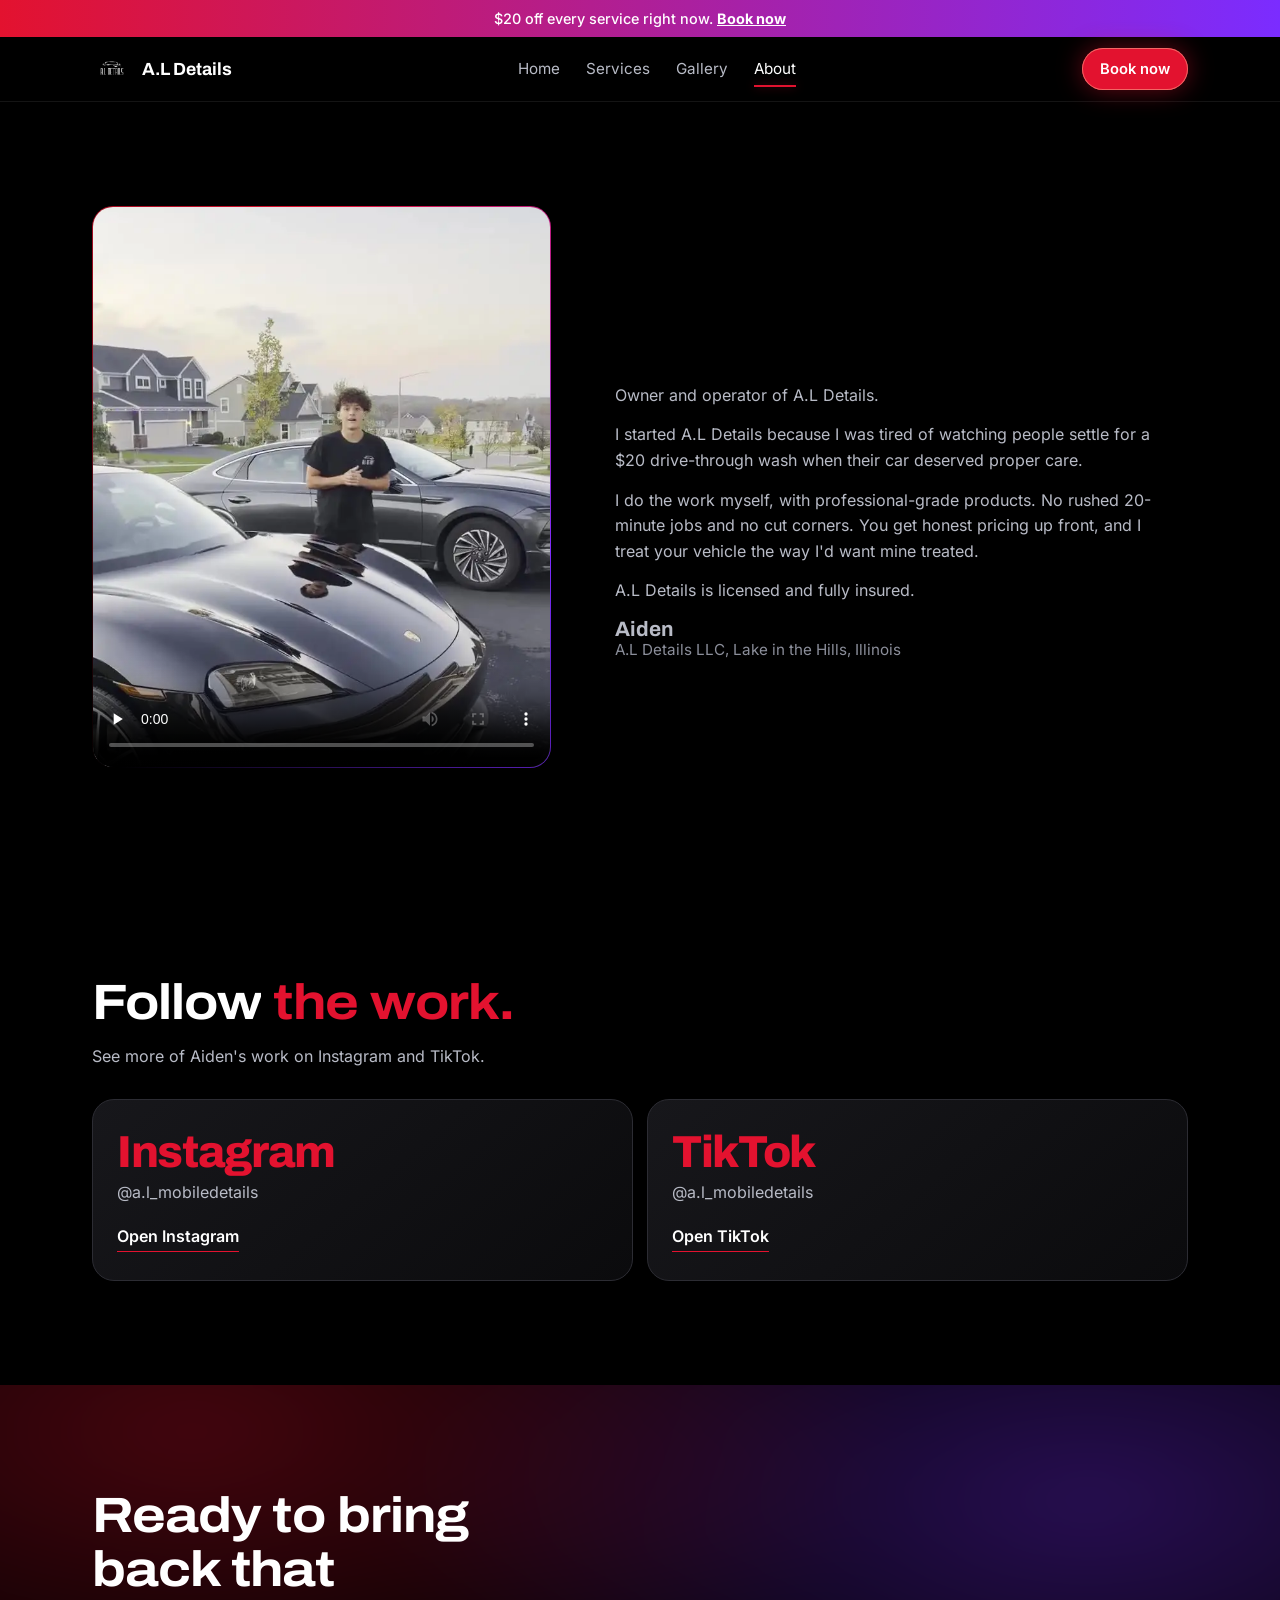
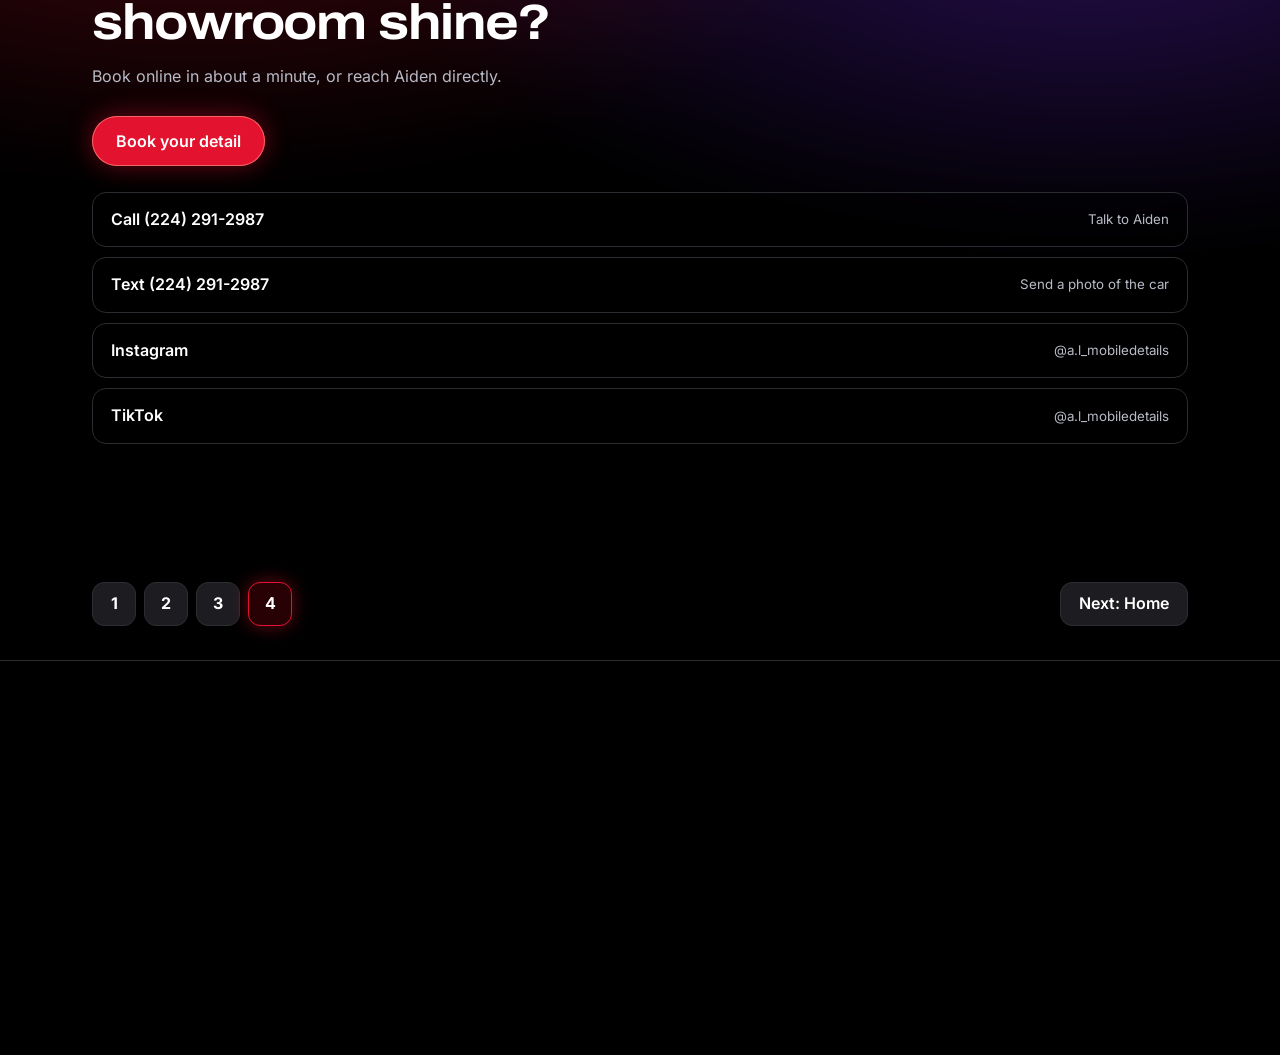
==== about/index.html @ 9d6e3ac3 "Videos ready the moment visitors arrive Co-Authored-By: Claude Opus 5.5 <noreply@anthropic.com> Clau" ====
<!DOCTYPE html>
<html lang="en" class="load">
<head>
<meta charset="utf-8">
<meta name="viewport" content="width=device-width, initial-scale=1, viewport-fit=cover">
<title>About Aiden and A.L Details | Mobile Detailing, Lake in the Hills IL</title>
<meta name="description" content="Meet Aiden, owner and operator of A.L Details, a licensed and insured mobile detailer in Lake in the Hills, IL. Reviews, socials and contact.">
<link rel="canonical" href="https://alautodetailing.com/about/">
<meta property="og:type" content="website">
<meta property="og:title" content="About Aiden and A.L Details | Mobile Detailing, Lake in the Hills IL">
<meta property="og:description" content="Meet Aiden, owner and operator of A.L Details, a licensed and insured mobile detailer in Lake in the Hills, IL. Reviews, socials and contact.">
<meta property="og:image" content="https://alautodetailing.com/assets/img/old/detail-17-1600.webp">
<meta name="theme-color" content="#000000">
<link rel="icon" href="/assets/img/logo.png">
<link rel="preconnect" href="https://widget.zenbooker.com">
<link rel="preload" as="font" type="font/woff2" href="/vendor/fonts/archivo-latin-wdth-normal.woff2" crossorigin>
<link rel="stylesheet" href="/css/al.css?v=6ae0a187">
<script>try{if(sessionStorage.getItem("alIntro")||innerWidth<980||matchMedia("(prefers-reduced-motion: reduce)").matches)document.documentElement.classList.add("no-intro")}catch(e){document.documentElement.classList.add("no-intro")}</script>
<noscript><style>.intro{display:none}.load .hero h1,.load .hero p,.pre{opacity:1!important;transform:none!important}</style></noscript>
</head>
<body data-page="about">
<div class="progress" aria-hidden="true"><i id="prog"></i></div>
<div class="promo">$20 off every service right now. <a href="/book/" data-book>Book now</a></div>
<header class="hdr">
 <div class="wrap">
  <a class="brand" href="/"><img src="/assets/img/logo.png" alt="A.L Details logo" width="40" height="40">A.L Details</a>
  <nav class="nav" aria-label="Main"><a href="/">Home</a><a href="/services/">Services</a><a href="/gallery/">Gallery</a><a href="/about/" aria-current="page">About</a></nav>
  <a class="btn sheen" href="/book/" data-book>Book now</a>
  <button class="burger" aria-label="Open menu" aria-expanded="false" aria-controls="menu"><span></span></button>
 </div>
 <div class="menu" id="menu">
  <a href="/">Home</a><a href="/services/">Services</a><a href="/gallery/">Gallery</a><a href="/about/" aria-current="page">About</a>
  <a href="https://www.instagram.com/a.l_mobiledetails" target="_blank" rel="noopener" style="font-size:1.2rem">Instagram</a><a href="https://www.tiktok.com/@a.l_mobiledetails" target="_blank" rel="noopener" style="font-size:1.2rem">TikTok</a>
  <a class="btn" href="/book/" data-book>Book your detail</a>
 </div>
</header>
<main>
<section class="sec" id="about">
 <div class="wrap about">
  <div class="frame" id="ownerMedia"></div>
  <div class="body">
   <h2 class="rise">Hi, I'm Aiden.</h2>
   <p class="lede" style="margin-bottom:14px">Owner and operator of A.L Details.</p>
   <p>I started A.L Details because I was tired of watching people settle for a $20 drive-through wash when their car deserved proper care.</p>
   <p>I do the work myself, with professional-grade products. No rushed 20-minute jobs and no cut corners. You get honest pricing up front, and I treat your vehicle the way I'd want mine treated.</p>
   <p>A.L Details is licensed and fully insured.</p>
   <p class="sig">Aiden<small>A.L Details LLC, Lake in the Hills, Illinois</small></p>
  </div>
 </div>
</section>

<section class="sec sec-white" id="reviews">
 <div class="wrap">
  <h2 class="rise">What customers <em class="hue">got out of it.</em></h2>
  <a class="gbadge" id="gbadge" hidden target="_blank" rel="noopener"><span class="stars">★★★★★</span><span id="gtext"></span></a>
  <div class="revs" id="revs"></div>
 </div>
</section>

<section class="sec" id="social">
 <div class="wrap">
  <h2 class="rise">Follow <em class="hue">the work.</em></h2>
  <p class="lede">See more of Aiden's work on Instagram and TikTok.</p>
  <div class="soc">
   <a class="soc-c" href="https://www.instagram.com/a.l_mobiledetails" target="_blank" rel="noopener"><span class="soc-n">Instagram</span><span class="soc-h">@a.l_mobiledetails</span><span class="soc-go">Open Instagram</span></a>
   <a class="soc-c" href="https://www.tiktok.com/@a.l_mobiledetails" target="_blank" rel="noopener"><span class="soc-n">TikTok</span><span class="soc-h">@a.l_mobiledetails</span><span class="soc-go">Open TikTok</span></a>
  </div>
 </div>
</section>

<section class="sec book" id="contact">
 <div class="wrap cta-end">
  <h2 class="rise gloss">Ready to bring back that showroom shine?</h2>
  <p class="lede">Book online in about a minute, or reach Aiden directly.</p>
  <div class="cta"><a class="btn sheen" href="/book/" data-book>Book your detail</a></div>
  <div class="contact">
   <a href="tel:+12242912987"><span>Call (224) 291-2987</span><small>Talk to Aiden</small></a>
   <a href="sms:+12242912987"><span>Text (224) 291-2987</span><small>Send a photo of the car</small></a>
   <a href="https://www.instagram.com/a.l_mobiledetails" target="_blank" rel="noopener"><span>Instagram</span><small>@a.l_mobiledetails</small></a>
   <a href="https://www.tiktok.com/@a.l_mobiledetails" target="_blank" rel="noopener"><span>TikTok</span><small>@a.l_mobiledetails</small></a>
  </div>
 </div>
</section>
</main>
<nav class="pager wrap" aria-label="Pages"><a href="/">1</a><a href="/services/">2</a><a href="/gallery/">3</a><a href="/about/" aria-current="page">4</a><a class="pager-next" href="/">Next: Home</a></nav>
<footer class="ftr">
 <div class="wrap">
  <div class="ftr-grid">
   <div><a class="brand" href="/"><img src="/assets/img/logo.png" alt="A.L Details logo" width="40" height="40" loading="lazy">A.L Details</a><p style="margin-top:12px;max-width:34ch">Premium mobile auto detailing based in Lake in the Hills, Illinois. Licensed and fully insured.</p><p style="margin-top:12px"><a href="tel:+12242912987">(224) 291-2987</a></p></div>
   <div><h3>Services</h3><ul><li><a href="/services/">Full Detail</a></li><li><a href="/services/">Interior Detail</a></li><li><a href="/services/">Exterior Detail</a></li><li><a href="/services/">Paint Correction</a></li><li><a href="/services/">Ceramic Coating</a></li></ul></div>
   <div><h3>Service area</h3><ul><li><a href="/areas/lake-in-the-hills/">Lake in the Hills</a></li><li><a href="/areas/crystal-lake/">Crystal Lake</a></li><li><a href="/areas/huntley/">Huntley</a></li><li><a href="/areas/algonquin/">Algonquin</a></li><li><a href="/areas/mchenry/">McHenry</a></li></ul></div>
   <div><h3>A.L Details</h3><ul><li><a href="/gallery/">Gallery</a></li><li><a href="/about/#reviews">Reviews</a></li><li><a href="/about/">About</a></li><li><a href="https://alautodetailing.com/business-info">Business information</a></li><li><a href="/book/" data-book>Book online</a></li><li><a href="https://www.instagram.com/a.l_mobiledetails" target="_blank" rel="noopener">Instagram</a></li><li><a href="https://www.tiktok.com/@a.l_mobiledetails" target="_blank" rel="noopener">TikTok</a></li></ul></div>
  </div>
  <p class="legal">© <span id="yr">2026</span> A.L Details LLC.</p>
 </div>
</footer>

<div class="bar"><a href="tel:+12242912987">Call</a><a href="sms:+12242912987">Text</a><a class="go" href="/book/" data-book>Book now</a></div>

<script src="/js/media.js?v=25206481"></script>
<script src="/js/site-data.js?v=909bfa50"></script>
<script src="/js/al.js?v=4e415cdd" defer></script>
</body>
</html>
---- css/al.css ----
@font-face{font-family:Archivo;src:url(../vendor/fonts/archivo-latin-wdth-normal.woff2) format("woff2");font-weight:100 900;font-stretch:62% 125%;font-display:swap}@font-face{font-family:Inter;src:url(../vendor/fonts/inter-latin-wght-normal.woff2) format("woff2");font-weight:100 900;font-display:swap}@property --ang{syntax:"<angle>";inherits:false;initial-value:0deg}:root{--black:#000;--coal:#121214;--steel:#1d1d21;--line:#2c2c33;--white:#fff;--silver:#b8bbc6;--dim:#8b8e9a;--red:#e3122f;--purple:#7b2cff;--mix:0%;--accent:color-mix(in oklab,var(--red),var(--purple) var(--mix));--glow:color-mix(in oklab,var(--accent),transparent 55%);--display:"Archivo","Helvetica Neue",Arial,sans-serif;--body:"Inter",system-ui,-apple-system,"Segoe UI",Roboto,sans-serif;--pad:20px;--max:1160px}*{box-sizing:border-box}[hidden]{display:none!important}main{overflow-x:clip}html{-webkit-text-size-adjust:100%}body{margin:0;background:var(--black);color:var(--white);font:400 1rem/1.6 var(--body);-webkit-font-smoothing:antialiased;padding-bottom:64px;overflow-x:hidden}img,video{display:block;max-width:100%}a{color:inherit}h1,h2,h3{font-family:var(--display);font-weight:700;line-height:1.08;margin:0;letter-spacing:-.022em}h1,h2,h3,.brand,.menu a,.trust b,.marq div,.proc-list b,.steps li:before,.sig,.towns button,.faq summary,.intro-name,.stp legend,.slot b,.soc-n{font-variation-settings:"wdth" 114}h2{font-size:clamp(1.85rem,5.4vw,3.1rem);max-width:17ch}h3{font-size:1.25rem;line-height:1.2}p{margin:0}.wrap{max-width:var(--max);margin:0 auto;padding:0 var(--pad)}.lede{color:var(--silver);max-width:56ch;margin-top:14px}.sec{padding:72px 0;position:relative}.sec-coal{background:#121214e0}.sec-white{background:var(--white);color:#0a0a0c}.sec-white .lede{color:#4a4b55}:focus-visible{outline:2px solid var(--white);outline-offset:3px;border-radius:4px}.sec-white :focus-visible{outline-color:#000}.sr{position:absolute;width:1px;height:1px;overflow:hidden;clip-path:inset(50%)}.progress{position:fixed;inset:0 0 auto;height:3px;z-index:60;pointer-events:none}.progress i{display:block;height:100%;width:100%;transform-origin:0 50%;transform:scaleX(0);background:linear-gradient(90deg,var(--red),var(--purple));box-shadow:0 0 12px var(--glow)}.btn{display:inline-flex;align-items:center;justify-content:center;gap:8px;min-height:50px;padding:0 24px;border-radius:999px;border:0;font:600 1rem var(--body);text-decoration:none;cursor:pointer;position:relative;color:#fff;background:var(--accent);box-shadow:0 0 0 1px color-mix(in oklab,var(--accent),#fff 25%) inset,0 0 26px var(--glow);transition:box-shadow .25s}.btn:hover{box-shadow:0 0 0 1px #fff inset,0 0 44px var(--glow)}.btn-ghost{background:transparent;box-shadow:0 0 0 1px #fff6 inset}.btn-ghost:hover{box-shadow:0 0 0 1px #fff inset,0 0 26px #fff3}.btn-dark{background:#000;box-shadow:none}.sheen{overflow:hidden}.sheen:after{content:"";position:absolute;inset:0;background:linear-gradient(105deg,transparent 35%,#ffffff66 50%,transparent 65%);transform:translate(-120%);animation:sheen 4.5s ease-in-out infinite}@keyframes sheen{0%,60%{transform:translate(-120%)}85%,to{transform:translate(120%)}}.promo{background:linear-gradient(90deg,var(--red),var(--purple));font-size:.9rem;text-align:center;padding:7px 14px;font-weight:500}.promo a{font-weight:700}.hdr{position:sticky;top:0;z-index:50;background:#000c;backdrop-filter:blur(14px);-webkit-backdrop-filter:blur(14px);border-bottom:1px solid #ffffff14}.hdr .wrap{display:flex;align-items:center;justify-content:space-between;height:64px;gap:14px}.brand{display:flex;align-items:center;gap:10px;text-decoration:none;font:700 1.1rem var(--display)}.brand img{width:40px;height:40px;object-fit:contain;border-radius:8px}.nav{display:none;gap:26px}.nav a{text-decoration:none;color:var(--silver);font-size:.95rem;position:relative;padding:6px 0}.nav a:after{content:"";position:absolute;left:0;right:0;bottom:0;height:2px;background:var(--accent);transform:scaleX(0);transform-origin:0;transition:transform .25s;box-shadow:0 0 10px var(--glow)}.nav a:hover{color:#fff}.nav a:hover:after{transform:scaleX(1)}.hdr .btn{min-height:42px;padding:0 18px;font-size:.92rem}.burger{width:44px;height:44px;border:0;background:none;color:#fff;display:grid;place-items:center;cursor:pointer}.burger span,.burger span:before,.burger span:after{content:"";display:block;width:22px;height:2px;background:#fff;border-radius:2px;transition:transform .25s,opacity .2s;position:relative}.burger span:before{position:absolute;top:-7px}.burger span:after{position:absolute;top:7px}[data-menu=open] .burger span{background:transparent}[data-menu=open] .burger span:before{transform:translateY(7px) rotate(45deg)}[data-menu=open] .burger span:after{transform:translateY(-7px) rotate(-45deg)}.menu{position:fixed;inset:64px 0 0;background:#000;z-index:49;padding:26px var(--pad);display:none;flex-direction:column;gap:4px;overflow:auto}[data-menu=open] .menu{display:flex}.menu a{font:700 1.9rem var(--display);text-decoration:none;padding:12px 0;border-bottom:1px solid var(--line)}.menu .btn{margin-top:20px;font:600 1rem var(--body);border:0}.slides{position:absolute;inset:0}.slides img{position:absolute;inset:0;width:100%;height:100%;object-fit:cover;opacity:0;transition:opacity 1.4s}.slides img.on{opacity:1;animation:ken 9s ease-out forwards}@keyframes ken{0%{transform:scale(1.02)}to{transform:scale(1.12)}}.hero .lamp{position:absolute;z-index:1;width:70vmax;height:70vmax;left:0;top:0;margin:-35vmax 0 0 -35vmax;transform:translate3d(var(--lx,70vw),var(--ly,30vh),0);background:radial-gradient(closest-side,color-mix(in oklab,var(--accent),transparent 72%),transparent);pointer-events:none;transition:transform .6s cubic-bezier(.2,.8,.2,1);will-change:transform}.gloss{background:linear-gradient(100deg,#fff 0%,#fff 38%,var(--red) 47%,var(--purple) 55%,#fff 64%,#fff 100%);background-size:300% 100%;-webkit-background-clip:text;background-clip:text;color:transparent;animation:gloss 7s ease-in-out infinite}@keyframes gloss{0%{background-position:100% 0}60%,to{background-position:0 0}}.cta{display:flex;flex-wrap:wrap;gap:12px;margin-top:26px}.hear b{display:inline-block;width:8px;height:8px;border-radius:50%;background:var(--accent);box-shadow:0 0 10px var(--accent);margin-right:8px;animation:ping2 1.6s ease-in-out infinite}@keyframes ping2{50%{transform:scale(1.7);opacity:.5}}.rot{margin-top:16px!important;font-weight:600;color:var(--silver)!important;font-size:1rem!important}#rot{display:inline-block;color:var(--accent);text-shadow:0 0 18px var(--glow);min-width:9ch}#rot.sw{animation:rotIn .5s cubic-bezier(.2,.8,.2,1)}@keyframes rotIn{0%{opacity:0;transform:translateY(60%) rotateX(-70deg)}}.hero p{transition-delay:.12s}.hero .cta{transition-delay:.24s}.trust{border-block:1px solid var(--line);background:var(--coal)}.trust ul{list-style:none;margin:0;padding:0;display:grid;grid-template-columns:1fr 1fr}.trust li{padding:18px var(--pad);border-bottom:1px solid var(--line);font-size:.95rem;color:var(--silver)}.trust li:nth-child(odd){border-right:1px solid var(--line)}.trust b{display:block;color:#fff;font:700 1.05rem var(--display);margin-bottom:2px}.marq{overflow:hidden;border-bottom:1px solid var(--line);padding:14px 0;background:#000}.marq div{display:flex;gap:44px;width:max-content;animation:marq 38s linear infinite;font:700 1.05rem var(--display);color:transparent;-webkit-text-stroke:1px #ffffff80;white-space:nowrap}.marq span:nth-child(2n){-webkit-text-stroke:0;color:var(--accent);text-shadow:0 0 18px var(--glow)}@keyframes marq{to{transform:translate(-50%)}}.pick{display:grid;gap:26px;margin-top:34px}.pick>*,.split>*,.area>*,.about>*,.book-grid>*{min-width:0}.pick fieldset{border:0;margin:0;padding:0;min-width:0}.pick legend{font-weight:600;margin-bottom:10px;padding:0}.chips{display:flex;gap:8px;overflow-x:auto;margin:0 calc(var(--pad)*-1);padding:4px var(--pad) 10px;scrollbar-width:none}.chips::-webkit-scrollbar{display:none}.chips label{flex:none;cursor:pointer;position:relative}.chips input{position:absolute;opacity:0;pointer-events:none}.chips span{display:block;padding:13px 18px;border-radius:999px;border:1px solid var(--line);background:var(--steel);font-size:.97rem;transition:border-color .2s,box-shadow .2s,background .2s}.chips input:checked+span{border-color:var(--accent);background:color-mix(in oklab,var(--accent),#000 72%);box-shadow:0 0 22px var(--glow)}.chips input:focus-visible+span{outline:2px solid #fff;outline-offset:2px}.rec{position:relative;border-radius:22px;padding:1px;background:conic-gradient(from var(--ang),var(--red),var(--purple),#ffffff55,var(--red));animation:spin 7s linear infinite;box-shadow:0 0 50px color-mix(in oklab,var(--accent),transparent 78%)}@keyframes spin{to{--ang:360deg}}.rec-in{background:#0b0b0d;border-radius:21px;padding:26px 22px}.rec small{color:var(--silver);font-size:.9rem}.rec h3{font-size:clamp(1.5rem,4.6vw,2.2rem);margin:6px 0 10px}.rec p{color:var(--silver);max-width:52ch}.rec ul{list-style:none;display:flex;flex-wrap:wrap;gap:8px;padding:0;margin:16px 0 20px}.rec li{border:1px solid var(--line);border-radius:999px;padding:5px 12px;font-size:.88rem}.rec.swap .rec-in>*{animation:swap .35s ease-out}@keyframes swap{0%{opacity:0;transform:translateY(8px)}}.gaps{display:grid;gap:0;margin-top:34px;border-top:1px solid #d9d9df}.gap{display:grid;grid-template-columns:auto 1fr;gap:16px;padding:20px 0;border-bottom:1px solid #d9d9df;align-items:start}.gap i{width:12px;height:12px;border-radius:50%;margin-top:8px;background:var(--accent);box-shadow:0 0 0 5px color-mix(in oklab,var(--accent),transparent 80%)}.gap h3{font-size:1.15rem}.gap p{color:#4a4b55;margin-top:4px;max-width:60ch}.vs{margin-top:34px;border-radius:20px;overflow:hidden;position:relative}.vs img{width:100%;aspect-ratio:4/3;object-fit:cover}.cards{display:grid;gap:16px;margin-top:36px}.card{position:relative;border-radius:20px;overflow:hidden;background:var(--steel);border:1px solid var(--line);display:grid;grid-template-rows:auto 1fr;transition:border-color .3s,box-shadow .3s}.card:hover{border-color:var(--accent);box-shadow:0 0 40px color-mix(in oklab,var(--accent),transparent 72%)}.card .ph{aspect-ratio:4/3;overflow:hidden;background:#0a0a0c}.card .ph img{width:100%;height:100%;object-fit:cover}.card-b{padding:20px;display:grid;gap:10px;align-content:start}.card ul{margin:0;padding-left:18px;color:var(--silver);font-size:.97rem}.card li::marker{color:var(--accent)}.card .go{font-weight:600;text-decoration:none;color:#fff;border-bottom:1px solid var(--accent);justify-self:start;padding-bottom:2px;margin-top:4px}.flag{position:absolute;top:14px;left:14px;z-index:2;background:#000;border:1px solid var(--accent);border-radius:999px;padding:4px 12px;font-size:.82rem;font-weight:600;box-shadow:0 0 18px var(--glow)}.addons{margin-top:34px}.addons ul{list-style:none;padding:0;margin:12px 0 0;display:flex;flex-wrap:wrap;gap:8px}.addons li{border:1px solid var(--line);background:var(--steel);border-radius:999px;padding:8px 14px;font-size:.93rem}.slot{display:grid;place-items:center;text-align:center;border:2px dashed #ffffff55;border-radius:16px;color:var(--silver);font-size:.9rem;padding:18px;background:repeating-linear-gradient(135deg,#ffffff08 0 12px,transparent 12px 24px);min-height:160px}.slot b{display:block;color:#fff;font-family:var(--display)}html:not([data-draft]) [data-draft-only]{display:none!important}.ba{display:grid;gap:16px;margin-top:36px}.ba figure{margin:0}.ba figcaption{margin-top:10px;font-weight:600}img-comparison-slider{--divider-width:2px;--divider-color:#fff;--default-handle-opacity:1;border-radius:16px;overflow:hidden;width:100%;display:block;outline:0}img-comparison-slider img{width:100%;aspect-ratio:3/4;object-fit:cover}.ba-w{position:relative}.ba-tag{position:absolute;top:12px;z-index:2;background:#000000b8;border:1px solid #ffffff40;border-radius:999px;padding:4px 12px;font-size:.82rem;font-weight:600;pointer-events:none;-webkit-backdrop-filter:blur(6px);backdrop-filter:blur(6px)}.ba-tag.a{left:12px}.ba-tag.b{right:12px;border-color:var(--accent);box-shadow:0 0 16px var(--glow)}.ba-slot{display:grid;grid-template-columns:1fr 1fr;gap:0;aspect-ratio:3/4;border-radius:16px;overflow:hidden;position:relative}.ba-slot .slot{border-radius:0;min-height:0}.ba-slot .slot+.slot{border-left:0}.ba-slot:after{content:"";position:absolute;left:50%;top:0;bottom:0;width:2px;background:#fff;box-shadow:0 0 16px var(--accent)}.gbadge{display:inline-flex;align-items:center;gap:12px;margin-top:22px;border:1px solid #d9d9df;border-radius:999px;padding:8px 18px;text-decoration:none;font-weight:600}.stars{color:var(--red);letter-spacing:2px}.revs{display:grid;gap:14px;margin-top:30px}.rev{border:1px solid #d9d9df;border-radius:18px;padding:22px;background:#fff;display:grid;gap:10px;align-content:start}.rev blockquote{margin:0;font-size:1.08rem;line-height:1.45}.rev footer{color:#4a4b55;font-size:.92rem}.rev footer b{color:#0a0a0c}.rev a{font-weight:600;font-size:.92rem}.rev[data-draft-only]{border-style:dashed;border-color:#9a9aa5}.rev .tagd{font-size:.8rem;color:#7a2a2a;background:#fdecec;border-radius:6px;padding:2px 8px;justify-self:start}.steps{list-style:none;counter-reset:s;margin:36px 0 0;padding:0;display:grid;gap:0}.steps li{counter-increment:s;display:grid;grid-template-columns:56px 1fr;gap:14px;padding-bottom:30px;position:relative}.steps li:before{content:counter(s);width:44px;height:44px;border-radius:50%;display:grid;place-items:center;font:700 1.1rem var(--display);border:1px solid var(--accent);box-shadow:0 0 20px var(--glow),0 0 12px var(--glow) inset;background:#000;z-index:1}.steps{position:relative;--fill:100%}.steps:before{content:"";position:absolute;left:21px;top:22px;bottom:40px;width:2px;background:linear-gradient(var(--red),var(--purple));clip-path:inset(0 0 calc(100% - var(--fill)) 0);box-shadow:0 0 12px var(--glow)}.steps p{color:var(--silver);margin-top:4px}.about{display:grid;gap:28px}.about video,.about .slot{width:100%;border-radius:20px;aspect-ratio:4/5;object-fit:cover;background:#000;max-height:560px}.about .frame{position:relative;border-radius:21px;padding:1px;background:conic-gradient(from var(--ang),var(--red),var(--purple),transparent 60%,var(--red));animation:spin 9s linear infinite}.about .frame>*{display:block}.about p+p{margin-top:14px}.about .body p{color:var(--silver);max-width:54ch}.sig{font:700 1.3rem var(--display);margin-top:20px}.sig small{display:block;font:400 .95rem var(--body);color:var(--dim)}.area{display:grid;gap:26px}.towns{list-style:none;margin:24px 0 0;padding:0;border-top:1px solid var(--line)}.towns li{border-bottom:1px solid var(--line)}.towns button{all:unset;box-sizing:border-box;cursor:pointer;display:flex;justify-content:space-between;align-items:center;width:100%;padding:15px 4px;font:600 1.1rem var(--display)}.towns button:hover,.towns button[aria-pressed=true]{color:var(--accent);text-shadow:0 0 18px var(--glow)}.towns button:focus-visible{outline:2px solid #fff}.towns a{font:400 .9rem var(--body);color:var(--silver)}@keyframes ping{0%{transform:scale(1);opacity:.9}to{transform:scale(3.6);opacity:0}}.zone{filter:drop-shadow(0 0 10px var(--purple));stroke-dasharray:8 8;animation:dash 1.4s linear infinite}@keyframes dash{to{stroke-dashoffset:-16}}.faq{margin-top:30px;border-top:1px solid var(--line)}.faq details{border-bottom:1px solid var(--line)}.faq summary{list-style:none;cursor:pointer;padding:20px 40px 20px 0;font:600 1.12rem var(--display);position:relative}.faq summary::-webkit-details-marker{display:none}.faq summary:after{content:"+";position:absolute;right:6px;top:16px;font:400 1.6rem var(--body);color:var(--accent);transition:transform .25s}.faq details[open] summary:after{transform:rotate(45deg)}.faq details p{color:var(--silver);padding:0 0 22px;max-width:64ch}.book{position:relative;overflow:hidden;isolation:isolate}.book:before{content:"";position:absolute;z-index:-1;inset:-30% -20% auto;height:90%;background:radial-gradient(40% 50% at 25% 40%,color-mix(in oklab,var(--red),transparent 70%),transparent),radial-gradient(40% 50% at 75% 50%,color-mix(in oklab,var(--purple),transparent 68%),transparent);filter:blur(30px);animation:drift 14s ease-in-out infinite alternate}@keyframes drift{to{transform:translate(4%,6%) scale(1.1)}}.book-grid{display:grid;gap:30px;margin-top:8px}.book h2{max-width:14ch}.contact{display:grid;gap:10px;margin-top:26px}.contact a{display:flex;justify-content:space-between;align-items:center;text-decoration:none;border:1px solid var(--line);background:#00000080;border-radius:14px;padding:14px 18px;font-weight:600}.contact a:hover{border-color:var(--accent);box-shadow:0 0 22px var(--glow)}.contact small{font-weight:400;color:var(--silver)}form.q{background:#0b0b0d;border:1px solid var(--line);border-radius:22px;padding:22px;display:grid;gap:14px}form.q label{display:grid;gap:6px;font-size:.93rem;font-weight:600}form.q input,form.q select,form.q textarea{font:inherit;font-weight:400;color:#fff;background:var(--steel);border:1px solid var(--line);border-radius:12px;padding:13px 14px;width:100%}form.q input:focus,form.q select:focus,form.q textarea:focus{outline:0;border-color:var(--accent);box-shadow:0 0 0 3px color-mix(in oklab,var(--accent),transparent 70%)}form.q input[type=file]{padding:10px}.row2{display:grid;gap:14px}.hp{position:absolute;left:-9999px}.msg{border-radius:14px;padding:16px;font-weight:500}.msg-ok{background:#0f2a17;border:1px solid #2f8f4d}.msg-err{background:#2a0f12;border:1px solid var(--red)}.fine{font-size:.85rem;color:var(--dim)}.ftr{border-top:1px solid var(--line);padding:48px 0 34px;color:var(--silver);font-size:.95rem}.ftr-grid{display:grid;gap:28px}.ftr h3{font-size:1rem;color:#fff;margin-bottom:10px}.ftr ul{list-style:none;margin:0;padding:0;display:grid;gap:6px}.ftr a{text-decoration:none}.ftr a:hover{color:#fff;text-decoration:underline}.ftr .legal{margin-top:34px;padding-top:20px;border-top:1px solid var(--line);font-size:.85rem;color:var(--dim)}.bar{position:fixed;inset:auto 0 0;z-index:55;display:grid;grid-template-columns:1fr 1fr 1.4fr;background:#000;border-top:1px solid var(--line);padding-bottom:env(safe-area-inset-bottom)}.bar a{display:grid;place-items:center;height:60px;text-decoration:none;font-weight:600}.bar a+a{border-left:1px solid var(--line)}.bar .go{background:var(--accent);box-shadow:0 0 30px var(--glow)}.rise .w{display:inline-block;overflow:hidden;vertical-align:top;padding-bottom:.12em;margin-bottom:-.12em}.rise .w>span{display:inline-block}.wr .w>span{transform:translateY(110%);transition:transform .9s cubic-bezier(.2,.8,.2,1)}.wr.in .w>span{transform:none}.wr .w:nth-child(2)>span{transition-delay:.05s}.wr .w:nth-child(3)>span{transition-delay:.1s}.wr .w:nth-child(4)>span{transition-delay:.15s}.wr .w:nth-child(n+5)>span{transition-delay:.2s}@media(min-width:720px){:root{--pad:32px}.sec{padding:104px 0}.trust ul{grid-template-columns:repeat(4,1fr)}.trust li{border-bottom:0;border-right:1px solid var(--line)}.trust li:last-child{border-right:0}.cards{grid-template-columns:repeat(2,1fr)}.ba,.revs{grid-template-columns:repeat(3,1fr)}.row2{grid-template-columns:1fr 1fr}.ftr-grid{grid-template-columns:1.4fr 1fr 1fr 1fr}.chips{flex-wrap:wrap;overflow:visible;margin:0;padding:4px 0 0}}@media(min-width:980px){body{padding-bottom:0}.bar,.burger,.menu{display:none!important}.nav{display:flex}.cards{grid-template-columns:repeat(3,1fr)}.pick{grid-template-columns:1fr 1fr;align-items:start;gap:44px}.split{display:grid;grid-template-columns:1fr 1fr;gap:56px;align-items:center}.about{grid-template-columns:.8fr 1fr;gap:64px;align-items:center}.area{grid-template-columns:.8fr 1.2fr;gap:56px;align-items:start}.steps{grid-template-columns:repeat(4,1fr);gap:26px}.steps li{grid-template-columns:1fr;padding-bottom:0}.steps:before{inset:21px 18% auto 22px;width:auto;height:2px;background:linear-gradient(90deg,var(--red),var(--purple));clip-path:inset(0 calc(100% - var(--fill)) 0 0)}.book-grid{grid-template-columns:1fr 1fr;gap:64px;align-items:start}}@media(prefers-reduced-motion:reduce){*,*:before,*:after{animation:none!important;transition:none!important}.load .hero-copy>*,.load .bcard,.load .vcard{opacity:1;translate:none}.gloss{background-position:0 0}}#flakes{position:fixed;inset:0;width:100%;height:100%;z-index:-1;pointer-events:none}@property --r{syntax:"<length-percentage>";inherits:false;initial-value:0px}.intro{position:fixed;inset:0;z-index:100;background:#000;display:grid;place-items:center;--r:0px;-webkit-mask:radial-gradient(circle at 50% 46%,transparent var(--r),#000 calc(var(--r) + 2px));mask:radial-gradient(circle at 50% 46%,transparent var(--r),#000 calc(var(--r) + 2px));transition:--r 1.25s cubic-bezier(.7,0,.2,1),opacity .5s 1s}.intro.open{--r:140vmax;opacity:0;pointer-events:none}.intro-mark{display:grid;justify-items:center;gap:14px;text-align:center}.intro-mark img{width:84px;height:84px;object-fit:contain;border-radius:18px;animation:introLogo 1.5s cubic-bezier(.2,.8,.2,1) both;box-shadow:0 0 0 1px #fff2,0 0 60px var(--red),0 0 120px var(--purple)}@keyframes introLogo{0%{opacity:0;transform:scale(.6);filter:blur(12px)}60%{opacity:1;filter:none}to{transform:scale(1)}}.intro-name{font:800 clamp(2rem,9vw,4rem) var(--display);letter-spacing:-.02em;background:linear-gradient(100deg,#fff 30%,var(--red) 48%,var(--purple) 56%,#fff 72%);background-size:300% 100%;-webkit-background-clip:text;background-clip:text;color:transparent;animation:gloss 1.8s .2s ease-out both,introUp .9s .25s cubic-bezier(.2,.8,.2,1) both}.intro-line{color:var(--silver);animation:introUp .9s .5s cubic-bezier(.2,.8,.2,1) both}@keyframes introUp{0%{opacity:0;transform:translateY(18px)}}#introSkip{position:absolute;right:18px;bottom:18px;background:none;border:1px solid #ffffff44;color:#fff;border-radius:999px;padding:9px 16px;font:500 .9rem var(--body);cursor:pointer}.cur{position:fixed;left:0;top:0;width:34px;height:34px;margin:-17px 0 0 -17px;border-radius:50%;border:1px solid var(--accent);box-shadow:0 0 22px var(--glow),0 0 10px var(--glow) inset;pointer-events:none;z-index:90;opacity:0;transition:opacity .3s,scale .25s,background .25s;will-change:transform}.cur.on{opacity:1}.cur.hot{scale:1.9;background:color-mix(in oklab,var(--accent),transparent 80%)}@media(pointer:coarse){.cur{display:none}}.scrollcue{position:absolute;left:50%;bottom:14px;translate:-50% 0;width:26px;height:42px;border:1px solid #ffffff66;border-radius:14px;display:none}.scrollcue i{position:absolute;left:50%;top:8px;width:4px;height:8px;margin-left:-2px;border-radius:2px;background:var(--accent);box-shadow:0 0 10px var(--accent);animation:cue 1.8s ease-in-out infinite}@keyframes cue{0%{transform:translateY(0);opacity:1}70%,to{transform:translateY(14px);opacity:0}}.proc{position:relative;background:#000}.proc-pin{position:relative;overflow:hidden;display:grid;align-items:end}.proc-on .proc-pin{height:100svh;min-height:560px}.proc-media{position:absolute;inset:0}.proc-media img{position:absolute;inset:0;width:100%;height:100%;object-fit:cover;background:#0a0a0c;will-change:clip-path,transform}.proc-media img+img{clip-path:inset(100% 0 0 0)}.proc-media:after{content:"";position:absolute;inset:0;background:linear-gradient(180deg,#00000073,#00000026 35%,#000000e0 78%,#000)}.proc-copy{position:relative;padding-top:40px;padding-bottom:108px;width:100%}.proc-copy h2{max-width:14ch}.proc-list{list-style:none;margin:22px 0 0;padding:0;display:grid;gap:4px;max-width:520px}.proc-list li{padding:10px 0 10px 18px;border-left:2px solid #ffffff2b;opacity:.45;transition:opacity .35s,border-color .35s}.proc-list li span{display:block;color:var(--silver);font-size:.95rem;max-height:0;overflow:hidden;transition:max-height .4s}.proc-list b{font:700 1.15rem var(--display)}.proc-list li.on{opacity:1;border-color:var(--accent);box-shadow:-12px 0 24px -14px var(--accent)}.proc-list li.on span{max-height:4em}.proc-bar{height:2px;background:#fff2;margin-top:22px;max-width:520px}.proc-bar i{display:block;height:100%;background:linear-gradient(90deg,var(--red),var(--purple));transform-origin:0 50%;transform:scaleX(0);box-shadow:0 0 12px var(--glow)}html:not(.proc-on) .proc-media{position:relative;display:grid;grid-template-columns:1fr 1fr;gap:6px;padding:var(--pad)}html:not(.proc-on) .proc-media img{position:static;clip-path:none;aspect-ratio:4/3;border-radius:12px}html:not(.proc-on) .proc-media:after{display:none}html:not(.proc-on) .proc-list li{opacity:1}html:not(.proc-on) .proc-list li span{max-height:none}html:not(.proc-on) .proc-bar{display:none}html:not(.proc-on) .proc-copy{padding-bottom:20px}.cards{perspective:1200px}.card{transform-style:preserve-3d}.card .ph img{scale:1.16}.card .glare{position:absolute;inset:0;pointer-events:none;border-radius:inherit;opacity:0;transition:opacity .3s;background:radial-gradient(420px circle at var(--gx,50%) var(--gy,50%),#ffffff2e,transparent 55%);z-index:3}.card:hover .glare{opacity:1}.dots{position:fixed;right:18px;top:50%;translate:0 -50%;z-index:40;display:none;flex-direction:column;gap:12px}.dots a{width:10px;height:10px;border-radius:50%;border:1px solid #ffffff80;position:relative;background:#0006}.dots a.on{background:var(--accent);border-color:var(--accent);box-shadow:0 0 14px var(--accent)}.dots a span{position:absolute;right:20px;top:50%;translate:0 -50%;white-space:nowrap;font-size:.8rem;background:#000;border:1px solid var(--line);border-radius:999px;padding:3px 10px;opacity:0;pointer-events:none;transition:opacity .2s;color:#fff}.dots a:hover span,.dots a:focus-visible span{opacity:1}@media(min-width:980px){.scrollcue{display:block}.proc-copy{padding-bottom:56px}.dots{display:flex}}@keyframes introFail{to{visibility:hidden;opacity:0}}.intro{animation:introFail .01s 7s forwards}.bk{min-height:100svh;padding:34px 0 120px;position:relative;isolation:isolate}.bk:before{content:"";position:fixed;z-index:-1;inset:-20% -20% auto;height:80%;background:radial-gradient(38% 50% at 22% 40%,color-mix(in oklab,var(--red),transparent 74%),transparent),radial-gradient(40% 50% at 78% 45%,color-mix(in oklab,var(--purple),transparent 70%),transparent);filter:blur(40px);animation:drift 14s ease-in-out infinite alternate}.bk h1{font-size:clamp(2rem,6.4vw,3.4rem);font-weight:800;max-width:16ch;letter-spacing:-.02em}.bk-grid{display:grid;gap:22px;margin-top:26px}.bk-prog{display:grid;grid-template-columns:repeat(4,1fr);gap:8px;margin-top:22px;list-style:none;padding:0}.bk-prog li{font-size:.82rem;color:var(--dim);padding-top:10px;border-top:3px solid var(--line);transition:border-color .4s,color .4s}.bk-prog li.done,.bk-prog li.now{border-color:var(--accent);color:#fff}.bk-prog li.now{box-shadow:0 -8px 18px -10px var(--accent)}.sheet{position:relative;border-radius:24px;padding:1px;background:conic-gradient(from var(--ang),var(--red),var(--purple),#ffffff40,var(--red));animation:spin 8s linear infinite;box-shadow:0 0 70px color-mix(in oklab,var(--accent),transparent 80%)}.sheet form{background:#0b0b0d;border-radius:23px;padding:24px 20px;overflow:hidden}.stp{display:none;border:0;margin:0;padding:0;min-width:0}.stp.on{display:grid;gap:18px;animation:stpIn .45s cubic-bezier(.2,.8,.2,1)}.stp.back.on{animation-name:stpBack}@keyframes stpIn{0%{opacity:0;transform:translate(34px)}}@keyframes stpBack{0%{opacity:0;transform:translate(-34px)}}.stp legend{font:700 1.5rem var(--display);padding:0;margin-bottom:4px}.stp .hint{color:var(--silver);font-size:.95rem;margin-top:-10px}.tiles{display:grid;grid-template-columns:1fr 1fr;gap:10px}.tiles label{position:relative;cursor:pointer}.tiles input{position:absolute;opacity:0;pointer-events:none}.tiles span{display:grid;gap:2px;align-content:center;min-height:68px;padding:12px 14px;border-radius:16px;border:1px solid var(--line);background:var(--steel);font-weight:600;transition:border-color .2s,box-shadow .2s,background .2s,transform .2s}.tiles span small{font-weight:400;color:var(--silver);font-size:.82rem}.tiles input:checked+span{border-color:var(--accent);background:color-mix(in oklab,var(--accent),#000 74%);box-shadow:0 0 26px var(--glow);transform:translateY(-2px)}.tiles input:focus-visible+span{outline:2px solid #fff;outline-offset:2px}.tiles.one{grid-template-columns:1fr}.tiles.add span{min-height:48px;font-weight:500;font-size:.95rem}.sheet label.f{display:grid;gap:6px;font-size:.93rem;font-weight:600}.sheet input:not([type=radio]):not([type=checkbox]),.sheet textarea{font:inherit;font-weight:400;color:#fff;background:var(--steel);border:1px solid var(--line);border-radius:12px;padding:13px 14px;width:100%}.sheet input:focus,.sheet textarea:focus{outline:0;border-color:var(--accent);box-shadow:0 0 0 3px color-mix(in oklab,var(--accent),transparent 70%)}.bk-nav{display:flex;justify-content:space-between;gap:12px;margin-top:22px}.bk-nav .btn[hidden]{display:none}.bk-err{color:#ff8f9c;font-size:.92rem;min-height:1.2em;margin-top:10px}.ticket{border:1px dashed #ffffff40;border-radius:20px;padding:20px;background:#00000080;-webkit-backdrop-filter:blur(8px);backdrop-filter:blur(8px)}.ticket h2{font-size:1.15rem;max-width:none}.ticket dl{margin:14px 0 0;display:grid;gap:10px}.ticket dt{font-size:.8rem;color:var(--dim)}.ticket dd{margin:0;font-weight:600;min-height:1.4em}.ticket dd.set{animation:pop .4s ease-out}@keyframes pop{0%{color:var(--accent);transform:translate(6px)}}.ticket .fine{margin-top:14px}.bk-done{text-align:center;padding:30px 10px}.bk-done .check{width:84px;height:84px;border-radius:50%;margin:0 auto 18px;display:grid;place-items:center;border:2px solid var(--accent);box-shadow:0 0 40px var(--glow),0 0 20px var(--glow) inset;font-size:2.2rem;animation:pop2 .6s cubic-bezier(.2,1.4,.4,1)}@keyframes pop2{0%{transform:scale(.3);opacity:0}}@media(min-width:980px){.bk-grid{grid-template-columns:1.25fr .75fr;gap:36px;align-items:start}.ticket{position:sticky;top:92px}.tiles.v{grid-template-columns:repeat(3,1fr)}.sheet form{padding:34px}}.hue{font-style:normal;animation:hue 7s ease-in-out infinite}@keyframes hue{30%{color:var(--red)}65%{color:var(--purple)}}.sec-white .hue{animation-name:hueW}@keyframes hueW{30%{color:var(--red)}65%{color:var(--purple)}}.gal-f{margin:12px 0 0!important;padding:0!important;flex-wrap:wrap;overflow:visible!important}.gal-f button{font:500 .9rem var(--body);color:#fff;background:var(--steel);border:1px solid var(--line);border-radius:999px;padding:9px 16px;min-height:42px;cursor:pointer;transition:border-color .2s,box-shadow .2s,background .2s}.gal-f button[aria-pressed=true]{border-color:var(--accent);background:color-mix(in oklab,var(--accent),#000 72%);box-shadow:0 0 20px var(--glow)}.soc{display:grid;gap:14px;margin-top:30px;perspective:1200px}.soc-c{position:relative;display:grid;gap:4px;padding:28px 24px;border-radius:22px;text-decoration:none;background:linear-gradient(140deg,#17171b,#0b0b0d);border:1px solid var(--line);overflow:hidden;transform-style:preserve-3d;transition:border-color .3s,box-shadow .3s}.soc-c:before{content:"";position:absolute;inset:-40%;background:conic-gradient(from var(--ang),transparent 0 70%,var(--red),var(--purple),transparent);animation:spin 6s linear infinite;opacity:0;transition:opacity .4s}.soc-c:after{content:"";position:absolute;inset:1px;border-radius:21px;background:linear-gradient(140deg,#17171b,#0b0b0d)}.soc-c>*{position:relative;z-index:1}.soc-c:hover,.soc-c:focus-visible{border-color:transparent;box-shadow:0 0 50px color-mix(in oklab,var(--accent),transparent 70%)}.soc-c:hover:before,.soc-c:focus-visible:before{opacity:1}.soc-n{font:800 clamp(1.9rem,6vw,2.8rem) var(--display);letter-spacing:-.03em;animation:hue 7s ease-in-out infinite}.soc-c+.soc-c .soc-n{animation-delay:-3.5s}.soc-h{color:var(--silver)}.soc-go{margin-top:14px;font-weight:600;border-bottom:1px solid var(--accent);justify-self:start;padding-bottom:2px}.mapbox{min-width:0}.map-tabs{display:flex;gap:8px;margin-bottom:6px}.map-tabs button{font:600 .9rem var(--body);color:#fff;background:var(--steel);border:1px solid var(--line);border-radius:999px;padding:9px 16px;min-height:42px;cursor:pointer}.map-tabs button[aria-pressed=true]{border-color:var(--accent);box-shadow:0 0 20px var(--glow);background:color-mix(in oklab,var(--accent),#000 72%)}.m3{height:380px;perspective:1400px;perspective-origin:50% 30%;touch-action:pan-y;cursor:grab;position:relative;display:grid;place-items:center;user-select:none;-webkit-user-select:none}.m3:active{cursor:grabbing}.m3-plane{--tx:54deg;--tz:-14deg;--md:1;--s:1;--is:1;position:relative;width:600px;height:500px;flex:none;transform-style:preserve-3d;transform:scale(var(--s)) rotateX(var(--tx)) rotate(var(--tz));will-change:transform}.m3-l{position:absolute;inset:0;border-radius:16px;background:#1a0b2e;border:1px solid #3b1a6e;transform:translateZ(calc(var(--md)*var(--z)*-1px))}.m3-l.base{background:#000;border:0;filter:blur(18px);opacity:.9}.m3-face{position:absolute;inset:0;border-radius:16px;overflow:hidden;background:linear-gradient(135deg,#2a1150,#15101f 55%,#3a0b1c);box-shadow:0 0 0 1.5px #ffffffb3,0 0 34px var(--purple)}.m3-face iframe{position:absolute;inset:0;width:100%;height:100%;border:0;pointer-events:none}.m3-tint{position:absolute;inset:0;pointer-events:none;background:linear-gradient(135deg,#7b2cff2e,#00000026 50%,#e3122f24)}.m3-top{position:absolute;inset:0;width:100%;height:100%;pointer-events:none}.m3-top .cty{fill:none;stroke:#fff;stroke-width:2.2;filter:drop-shadow(0 0 6px var(--purple)) drop-shadow(0 0 2px #000)}.m3-top .zone{fill:#e3122f3d;stroke:#fff;stroke-width:1.8;stroke-dasharray:7 7;animation:dash 1.4s linear infinite;filter:drop-shadow(0 0 10px var(--red))}.m3-top .route{fill:none;stroke:#fff;stroke-width:1.6;stroke-dasharray:3 9;stroke-linecap:round;animation:dash2 1.1s linear infinite;opacity:.9}@keyframes dash2{to{stroke-dashoffset:-12}}.m3-pin{position:absolute;width:0;height:0;transform-style:preserve-3d;--h:46px}.m3-ring{position:absolute;left:-11px;top:-11px;width:22px;height:22px;background:#e3122f59;border-radius:50%;border:2px solid var(--red);box-shadow:0 0 14px var(--red),0 0 8px var(--red) inset}.m3-ring:after{content:"";position:absolute;inset:-2px;border-radius:50%;border:2px solid var(--purple);animation:ping 2.2s ease-out infinite}.m3-pole{position:absolute;left:calc(var(--is)*-1.5px);bottom:0;width:calc(var(--is)*3px);height:calc(var(--h)*var(--md)*var(--is));transform-origin:50% 100%;transform:rotate(calc(var(--tz)*-1)) rotateX(-90deg);background:linear-gradient(to top,var(--red),var(--purple) 60%,#fff);box-shadow:0 0 12px var(--purple);border-radius:2px}.m3-lab{position:absolute;left:0;top:0;transform-origin:50% 100%;transform:translateZ(calc(var(--h)*var(--md)*var(--is))) rotate(calc(var(--tz)*-1)) rotateX(calc(var(--tx)*-1)) translate(-50%,-100%) scale(var(--is));white-space:nowrap;font:600 .8rem var(--body);background:#000000c7;border:1px solid #ffffff38;border-radius:999px;padding:4px 10px;pointer-events:none;transition:border-color .3s,box-shadow .3s,background .3s}.m3-lab:after{content:"";position:absolute;left:50%;bottom:-6px;width:8px;height:8px;margin-left:-4px;border-radius:50%;background:#fff;box-shadow:0 0 12px #fff,0 0 22px var(--purple)}.m3-pin.home .m3-lab{border-color:#fff}.m3-pin.on{--h:118px!important}.m3-pin.on .m3-lab{border-color:var(--accent);background:color-mix(in oklab,var(--accent),#000 55%);box-shadow:0 0 26px var(--glow)}.m3-pin .m3-pole{transition:height .5s cubic-bezier(.2,.9,.2,1)}.m3-pin .m3-lab{transition:transform .5s cubic-bezier(.2,.9,.2,1),border-color .3s,box-shadow .3s,background .3s}.m3.drag .m3-lab,.m3.drag .m3-pole{transition:none}#map{height:400px;border-radius:20px;overflow:hidden;border:1px solid var(--line)}#map iframe{width:100%;height:100%;border:0;display:block}@media(min-width:720px){.soc{grid-template-columns:1fr 1fr}.m3,#map{height:480px}}@media(min-width:980px){.proc-on .proc-pin{align-items:center;background:radial-gradient(50% 60% at 78% 50%,color-mix(in oklab,var(--accent),transparent 78%),transparent),#000}.proc-media{inset:auto;right:max(6vw,calc(50vw - 540px));top:50%;translate:0 -50%;height:min(76vh,660px);aspect-ratio:3/4;border-radius:26px;overflow:hidden;isolation:isolate;box-shadow:0 0 0 1px #fff3,0 40px 90px #000,0 0 80px color-mix(in oklab,var(--accent),transparent 60%)}.proc-media:after{background:linear-gradient(180deg,transparent 60%,#00000080)}.proc-copy{max-width:var(--max);padding-bottom:40px}.proc-copy>*{max-width:46%}.m3,#map{height:560px}}@media(max-width:719px){.sec{padding:60px 0}h2{font-size:clamp(1.7rem,7.4vw,2.2rem)}.ftr li{padding:5px 0}.lede{font-size:1rem}.trust li{padding:14px 16px;font-size:.88rem}.m3-plane{--tx:50deg}.m3{height:340px}}.ba{perspective:1100px}.idle *,.idle *:before,.idle *:after{animation-play-state:paused!important}#faq,.ftr{content-visibility:auto;contain-intrinsic-size:auto 900px}@media(max-width:979px){.hdr{backdrop-filter:none;-webkit-backdrop-filter:none;background:#000000f0}.hero .lamp{display:none}}.reels{display:flex;gap:14px;overflow-x:auto;scroll-snap-type:x mandatory;margin:30px calc(var(--pad)*-1) 0;padding:6px var(--pad) 14px;scrollbar-width:none;perspective:1100px}.reels::-webkit-scrollbar{display:none}.reel{flex:0 0 auto;margin:0;scroll-snap-align:center;width:min(62vw,260px)}.reel video{display:block;width:100%;aspect-ratio:9/16;object-fit:cover;border-radius:20px;background:#0a0a0c;box-shadow:0 0 0 1px #ffffff26,0 20px 50px #000,0 0 40px color-mix(in oklab,var(--accent),transparent 75%)}.reel figcaption{margin-top:10px;font-weight:600;font-size:.95rem}@media(min-width:980px){.reels{justify-content:center;overflow:visible;margin:30px 0 0;padding:6px 0 0}.reel{width:280px}}.pre{opacity:0;transform:var(--from)}.pre.in{opacity:1;transform:none;transition:opacity .8s cubic-bezier(.2,.7,.2,1) var(--d,0s),transform .95s cubic-bezier(.2,.7,.2,1) var(--d,0s)}@media(prefers-reduced-motion:reduce){.pre{opacity:1;transform:none}}.no-intro .intro{display:none}.hero{position:relative;overflow:hidden;isolation:isolate;padding:22px 0 34px}.hero .slides{position:absolute;inset:0;z-index:-2}.hero:after{content:"";position:absolute;inset:0;z-index:-1;background:linear-gradient(180deg,#000000d9,#0009 40%,#000000f0 85%,#000)}.hero-in{display:grid;gap:18px}.hero h1{font-size:clamp(2.1rem,9vw,4.4rem);font-weight:800;max-width:13ch;letter-spacing:-.035em;line-height:1.02}.hero-copy p{color:#e4e5ea;max-width:46ch;margin-top:12px;font-size:1.02rem}.load .hero-copy>*,.load .bcard,.load .vcard{opacity:0;translate:0 18px}.hero-copy>*,.bcard,.vcard{transition:opacity .8s cubic-bezier(.2,.7,.2,1),translate .8s cubic-bezier(.2,.7,.2,1)}.hero-copy>p{transition-delay:.08s}.bcard{transition-delay:.16s}.vcard{transition-delay:.24s}.vcard{position:relative;margin:0;aspect-ratio:9/16;border-radius:22px;overflow:hidden;background:#0a0a0c;box-shadow:0 0 0 1px #fff3,0 24px 60px #000,0 0 50px color-mix(in oklab,var(--accent),transparent 62%);transform:perspective(1100px) rotateY(calc(-6deg + var(--ry,0deg))) rotateX(var(--rx,0deg));transition:transform .4s ease-out}.vcard video{width:100%;height:100%;object-fit:cover;display:block}.hear{position:absolute;left:10px;right:10px;bottom:10px;z-index:3;font:600 .82rem var(--body);color:#fff;background:#000000b3;border:1px solid #ffffff40;padding:9px 10px;border-radius:999px;cursor:pointer;min-height:40px}.hear b{display:inline-block;width:8px;height:8px;border-radius:50%;background:var(--accent);box-shadow:0 0 10px var(--accent);margin-right:6px;animation:ping2 1.6s ease-in-out infinite}@media(min-width:980px){.hero{padding:40px 0 64px}.hero h1{font-size:clamp(2.8rem,4.6vw,4.6rem)}}.phead{padding:46px 0 10px}.phead h1{font-size:clamp(2.3rem,9vw,4.4rem);font-weight:800;letter-spacing:-.035em}.phead .lede{margin-top:10px}.more{display:inline-block;margin-top:24px;font-weight:600;text-decoration:none;border-bottom:1px solid var(--accent);padding-bottom:2px}.xgrid{display:grid;gap:14px;margin-top:28px}.xcard{position:relative;display:block;border-radius:20px;overflow:hidden;text-decoration:none;border:1px solid var(--line);background:#000;transition:border-color .3s,box-shadow .3s}.xcard img{width:100%;aspect-ratio:16/10;object-fit:cover;opacity:.75}.xcard span{position:absolute;inset:auto 0 0;padding:16px 18px;background:linear-gradient(transparent,#000000e6);color:var(--silver);font-size:.92rem}.xcard b{display:block;color:#fff;font:700 1.4rem var(--display);font-variation-settings:"wdth" 114;margin-bottom:2px}.xcard:hover{border-color:var(--accent);box-shadow:0 0 40px color-mix(in oklab,var(--accent),transparent 70%)}@media(min-width:720px){.xgrid{grid-template-columns:repeat(3,1fr)}}.pager{display:flex;gap:8px;align-items:center;flex-wrap:wrap;padding-top:34px;padding-bottom:34px}.pager a{min-width:44px;height:44px;display:grid;place-items:center;border-radius:12px;border:1px solid var(--line);text-decoration:none;font-weight:700;background:var(--steel)}.pager a[aria-current]{border-color:var(--accent);background:color-mix(in oklab,var(--accent),#000 70%);box-shadow:0 0 18px var(--glow)}.pager .pager-next{margin-left:auto;padding:0 18px;font-weight:600}.nav a[aria-current]{color:#fff}.nav a[aria-current]:after{transform:scaleX(1)}.menu a[aria-current]{color:var(--accent)}.cta-end{text-align:left}.bookpage h1{font-size:clamp(2.3rem,9vw,4rem);font-weight:800;letter-spacing:-.035em}.zb-full{margin-top:22px;border-radius:20px;overflow:hidden;border:1px solid var(--line);box-shadow:0 0 50px color-mix(in oklab,var(--accent),transparent 78%);background:#111}.zb-full iframe{display:block;width:100%;height:max(640px,78svh);border:0}.bookpage .fine{margin-top:12px}@property --tx{syntax:"<angle>";inherits:true;initial-value:54deg}@property --md{syntax:"<number>";inherits:true;initial-value:1}.m3 .m3-plane{--tx:14deg;--md:0;transition:--tx 1.4s cubic-bezier(.2,.8,.2,1),--md 1.4s cubic-bezier(.2,.8,.2,1)}.m3.up .m3-plane{--tx:54deg;--md:1}.m3.up:not(.held) .m3-plane{animation:sway 10s ease-in-out 1.4s infinite alternate}@keyframes sway{0%{--tz:-22deg}to{--tz:-4deg}}@property --tz{syntax:"<angle>";inherits:true;initial-value:-14deg}@media(max-width:719px){.m3.up .m3-plane{--tx:50deg}}.is-touch .rec,.is-touch .about .frame,.is-touch .sheet{animation:none}.is-touch .soc-c:before{display:none}.is-touch .hue,.is-touch .soc-n{animation:none;color:var(--red)}.is-touch .gloss{animation:none;background-position:0 0}.is-touch #flakes,.is-touch .cur{display:none}.is-touch .vcard,.is-touch .reel video,.vcard video{background:#0a0a0c}@media(prefers-reduced-motion:reduce){.m3 .m3-plane{--tx:54deg;--md:1;transition:none}.wr .w>span{transform:none}}.m3{position:relative}.m3 .m3-plane{position:absolute;left:50%;top:50%;margin:-250px 0 0 -300px}@media(max-width:719px){.m3-lab{font-size:.68rem;padding:3px 8px}}.hero-in{position:relative;z-index:2}.hero-in{display:grid;grid-template-columns:1fr 1fr;grid-template-areas:"copy copy" "book vid";gap:18px 12px;align-items:center}.hero-copy{grid-area:copy}.bcard{grid-area:book;position:relative;display:block;aspect-ratio:9/16;border-radius:22px;overflow:hidden;text-decoration:none;color:#fff;background:#0a0a0c;box-shadow:0 0 0 1px #ffffff2e,0 24px 60px #000,0 0 46px color-mix(in oklab,var(--red),transparent 66%);transform:perspective(1100px) rotateY(7deg)}.bcard img{position:absolute;inset:0;width:100%;height:100%;object-fit:cover;transition:transform .7s cubic-bezier(.2,.7,.2,1)}.bcard:after{content:"";position:absolute;inset:0;background:linear-gradient(180deg,#00000026,#00000040 45%,#000000d9)}.bcard-label{position:absolute;left:12px;right:12px;bottom:12px;z-index:2;display:grid;place-items:center;min-height:56px;border-radius:14px;background:var(--red);font:800 clamp(1.25rem,5.4vw,1.7rem) var(--display);font-variation-settings:"wdth" 112;letter-spacing:-.02em;box-shadow:0 12px 30px #e3122f73;transition:background .25s,box-shadow .25s}.bcard:hover img,.bcard:focus-visible img{transform:scale(1.05)}.bcard:hover .bcard-label,.bcard:focus-visible .bcard-label{background:#ff1f3d;box-shadow:0 14px 40px #e3122fa6}.bcard:active .bcard-label{transform:scale(.98)}.vcard{grid-area:vid;transform:perspective(1100px) rotateY(-7deg)}@keyframes float{50%{translate:0 -7px}}html:not(.load) .bcard{animation:float 6s ease-in-out 1s infinite}html:not(.load) .vcard{animation:float 6s ease-in-out -2s infinite}@media(min-width:980px){.hero-in{grid-template-columns:minmax(200px,270px) minmax(0,1fr) minmax(220px,290px);grid-template-areas:"book copy vid";gap:52px}.hero-copy{text-align:center}.hero-copy h1,.hero-copy p{margin-left:auto;margin-right:auto}.hero h1{font-size:clamp(2.6rem,4.2vw,4.3rem)}.bcard,.vcard{max-height:min(68vh,540px);width:100%;justify-self:center}.bcard-label{min-height:60px;font-size:1.6rem}}.hue,.soc-n{animation:none!important;color:var(--accent)}.hero h1.gloss{animation:gloss 2.6s cubic-bezier(.3,.6,.2,1) .4s 1 both}.gloss{animation-iteration-count:1}.sheen:after{animation:none}.sheen:hover:after{animation:sheen 1.1s ease-out}@media(prefers-reduced-motion:reduce){.bcard,.vcard{animation:none!important}}@media(max-width:719px){.hero{padding:16px 0 26px}.hero h1{font-size:clamp(1.95rem,8.6vw,2.6rem)}.hero-copy p{font-size:.95rem;margin-top:8px}.bcard,.vcard{aspect-ratio:10/16}.promo{font-size:.82rem;padding:6px 10px}}.rec,.about .frame,.sheet{animation:none!important}.soc-c:before{animation:none!important}.gal-bar{position:sticky;top:calc(var(--hdr,64px) + 6px);z-index:5;margin:0 calc(var(--pad)*-1);padding:8px var(--pad);background:color-mix(in oklab,#000,transparent 18%);-webkit-backdrop-filter:blur(10px);backdrop-filter:blur(10px)}.is-touch .gal-bar{-webkit-backdrop-filter:none;backdrop-filter:none;background:#000e}.gal-f{margin:0!important}.gal-f small{font-size:.78rem;color:var(--silver);margin-left:4px}.ggrid{list-style:none;padding:0;margin:18px 0 0;display:grid;grid-template-columns:repeat(2,1fr);gap:8px}.ggrid li{aspect-ratio:4/5;border-radius:12px;overflow:hidden;background:var(--steel);content-visibility:auto;contain-intrinsic-size:auto 240px}.ggrid button{all:unset;display:block;width:100%;height:100%;cursor:zoom-in}.ggrid button:focus-visible{outline:2px solid #fff;outline-offset:-3px}.ggrid img{width:100%;height:100%;object-fit:cover;display:block}.is-desk .ggrid img{transition:transform .5s cubic-bezier(.2,.7,.2,1),filter .3s}.is-desk .ggrid button:hover img{transform:scale(1.05);filter:saturate(1.15)}.gmore{display:block;margin:22px auto 0}dialog.light{border:0;padding:0;margin:0;width:100vw;height:100dvh;max-width:none;max-height:none;background:#000;color:#fff;overscroll-behavior:contain;touch-action:pan-y}dialog.light::backdrop{background:#000}dialog.light[open]{display:grid;place-items:center}dialog.light img{max-width:94vw;max-height:80dvh;object-fit:contain;border-radius:10px}dialog.light button{position:fixed;width:48px;height:48px;border-radius:50%;border:1px solid #ffffff55;background:#000a;color:#fff;font-size:1.5rem;line-height:1;cursor:pointer;z-index:2}dialog.light button:hover{border-color:var(--accent);box-shadow:0 0 18px var(--glow)}dialog.light .lx{top:14px;right:14px;font-size:1.1rem}dialog.light .lp,dialog.light .ln{top:50%;margin-top:-24px}dialog.light .lp{left:12px}dialog.light .ln{right:12px}dialog.light .lc{position:fixed;left:0;right:0;bottom:max(16px,env(safe-area-inset-bottom));text-align:center;color:var(--silver);font-size:.9rem;padding:0 70px;margin:0}@media(max-width:719px){dialog.light .lp,dialog.light .ln{top:auto;bottom:max(10px,env(safe-area-inset-bottom));margin:0}dialog.light .lc{bottom:calc(max(10px,env(safe-area-inset-bottom)) + 60px);padding:0 16px}}@media(min-width:720px){.ggrid{grid-template-columns:repeat(3,1fr);gap:12px}}@media(min-width:980px){.ggrid{grid-template-columns:repeat(4,1fr)}.ggrid li:first-child{grid-column:span 2;grid-row:span 2;aspect-ratio:auto}}.wrapchips{flex-wrap:wrap;overflow:visible;margin:0;padding:4px 0 0}.rec .price{margin:4px 0 16px;color:#fff}.rec .price b,.rec .total b{font:700 1.35rem var(--display);font-variation-settings:"wdth" 114;color:#fff}.addh{margin:0 0 8px;color:#fff!important;font-weight:600}.addh span{font-weight:400;color:var(--silver);font-size:.85rem;margin-left:6px}.addl{display:grid;gap:8px}.opt{display:flex;justify-content:space-between;align-items:center;gap:12px;width:100%;text-align:left;font:500 .95rem var(--body);color:#fff;background:var(--steel);border:1px solid var(--line);border-radius:12px;padding:12px 14px;min-height:48px;cursor:pointer;transition:border-color .2s,background .2s}.opt b{font-weight:600;color:var(--silver);white-space:nowrap}.opt[aria-pressed=true]{border-color:var(--accent);background:color-mix(in oklab,var(--accent),#000 78%)}.opt[aria-pressed=true] b{color:#fff}.opt:not(.pk)[aria-pressed=true] span:before{content:"\2713  ";color:var(--accent)}.opt:focus-visible{outline:2px solid #fff;outline-offset:2px}.rec .total{margin:18px 0 0;color:var(--silver);padding-top:14px;border-top:1px solid var(--line)}.rec .total span{font-size:.88rem}.zipgo{margin-top:16px}.zipgo label{display:block;font-weight:600;font-size:.92rem;margin-bottom:6px}.ziprow{display:flex;gap:8px;flex-wrap:wrap}.ziprow input{flex:1 1 110px;min-width:0;max-width:160px;font:600 1.05rem var(--body);letter-spacing:.06em;color:#fff;background:#000;border:1px solid var(--line);border-radius:12px;padding:12px 14px;min-height:50px}.ziprow input:focus{outline:none;border-color:var(--accent);box-shadow:0 0 0 3px color-mix(in oklab,var(--accent),transparent 70%)}.ziprow .btn{flex:1 1 180px}.ziperr{color:#ff8b8b!important;font-size:.88rem;margin:8px 0 0;min-height:0}.ziperr:empty{display:none}.steps-mini{margin:18px 0 0;padding:14px 16px 14px 36px;border-radius:14px;background:#ffffff08;border:1px solid var(--line);font-size:.92rem;color:var(--silver);display:grid;gap:6px;counter-reset:sm;list-style:none}.steps-mini li{counter-increment:sm;position:relative}.steps-mini li:before{content:counter(sm);position:absolute;left:-24px;top:1px;width:18px;height:18px;border-radius:50%;background:var(--accent);color:#fff;font:700 .72rem/18px var(--body);text-align:center}.steps-mini .sm-h{counter-increment:none;margin-left:-20px;color:#fff;font-weight:600}.steps-mini .sm-h:before{display:none}.steps-mini b{color:#fff;font-weight:600}.cards3 .from{font:700 1.5rem var(--display);font-variation-settings:"wdth" 114;color:#fff;margin:4px 0 12px}.addons li b{color:var(--silver);font-weight:600;margin-left:6px}.rec .steps-mini li{border:0;border-radius:0;padding:0;font-size:inherit}.is-touch .m3.up:not(.held) .m3-plane{animation:none}.is-touch .m3-top .zone,.is-touch .m3-top .route,.is-touch .zone{animation:none}.is-touch .m3-top .zone{filter:none}.is-touch .m3{perspective:none;display:block;cursor:default;touch-action:auto;border-radius:16px;overflow:hidden}.is-touch .m3 .m3-plane,.is-touch .m3.up .m3-plane{position:absolute;left:0;top:0;margin:0;transform:translate(var(--ox,0px),var(--oy,0px)) scale(var(--s));transform-origin:0 0;transform-style:flat;transition:none;animation:none;will-change:auto}.is-touch .m3-l,.is-touch .m3-pole{display:none}.is-touch .m3-face{box-shadow:none;border-radius:0}.is-touch .m3-pin{transform-style:flat}.is-touch .m3-lab,.is-touch .m3.drag .m3-lab{transform:translate(-50%,calc(-100% - 12px)) scale(var(--is));transform-origin:50% 100%;transition:border-color .3s,box-shadow .3s,background .3s}.is-touch .m3-pin.on .m3-lab{transform:translate(-50%,calc(-100% - 12px)) scale(calc(var(--is)*1.12))}.is-touch .m3{box-shadow:0 0 0 1.5px #ffffffb3,0 0 30px color-mix(in oklab,var(--purple),transparent 50%)}.is-touch .dragtip{display:none}.is-touch .m3-pin:not(.home):not(.on) .m3-lab{display:none}.is-touch .m3:has(.m3-pin.on) .m3-pin.home:not(.on) .m3-lab{display:none}.m3-top .cty{opacity:.45;stroke-dasharray:2 6}.hero2{min-height:calc(100svh - 104px);display:grid;align-items:center;padding:40px 0 48px;background:#000 url(/assets/video/hero-wash-poster.webp) center 40%/cover no-repeat}.hero2 .hero-bg{position:absolute;inset:0;width:100%;height:100%;object-fit:cover;object-position:center 40%;z-index:-2;opacity:0;transition:opacity .8s}.hero2 .hero-bg.on{opacity:1}.hero2:after{background:radial-gradient(70% 55% at 50% 50%,#000000a6,#0006 60%,#0003),linear-gradient(180deg,#00000040 0%,transparent 25%,transparent 75%,#000 100%)}.hero2-in{position:relative;z-index:2;display:block}.hero2 .hero-copy{text-align:center;max-width:820px;margin:0 auto}.hero2 h1{margin:0 auto;max-width:14ch;text-shadow:0 4px 30px #000}.hero2 .hero-copy p{margin:16px auto 0;max-width:44ch;color:#f0f0f4;text-shadow:0 2px 16px #000}.hero2-cta{display:flex;flex-wrap:wrap;gap:12px;justify-content:center;margin-top:26px}.hero2-book{min-height:58px;padding:0 40px;font-size:1.15rem}.hero2-cta .btn-ghost{background:#0006}@media(min-width:980px){.hero2{min-height:min(calc(100vh - 110px),760px)}.hero2 h1{font-size:clamp(3rem,5vw,5rem)}}.shorts{padding-top:28px;padding-bottom:28px}.shorts .reels{margin-top:0}@media(max-width:719px){.shorts .reel{width:min(46vw,200px)}}.intro2-in{display:grid;gap:26px;align-items:center}.intro2 .vcard{transform:none;max-width:320px;width:100%;justify-self:center}.intro2-copy .btn{margin-top:22px}@media(min-width:820px){.intro2-in{grid-template-columns:1fr minmax(260px,340px);gap:56px}.intro2 .vcard{justify-self:end;transform:perspective(1100px) rotateY(-7deg)}}.intro2 .vcard{animation:none!important}.intro2 .vcard{grid-area:auto}.hero-wall{position:absolute;inset:0;z-index:-2;display:none;grid-template-columns:repeat(3,1fr);gap:4px;background:#000}.hero-wall video{width:100%;height:100%;object-fit:cover;opacity:0;transition:opacity .8s}.hero-wall video.on{opacity:1}.hero2.wall .hero-wall{display:grid}.hero2.wall .hero-bg{display:none}.hero2.wall{background:#000}@media(min-width:900px){.hero2{min-height:min(calc(100vh - 110px),800px)}}@media(min-width:900px){.shorts{display:none}}
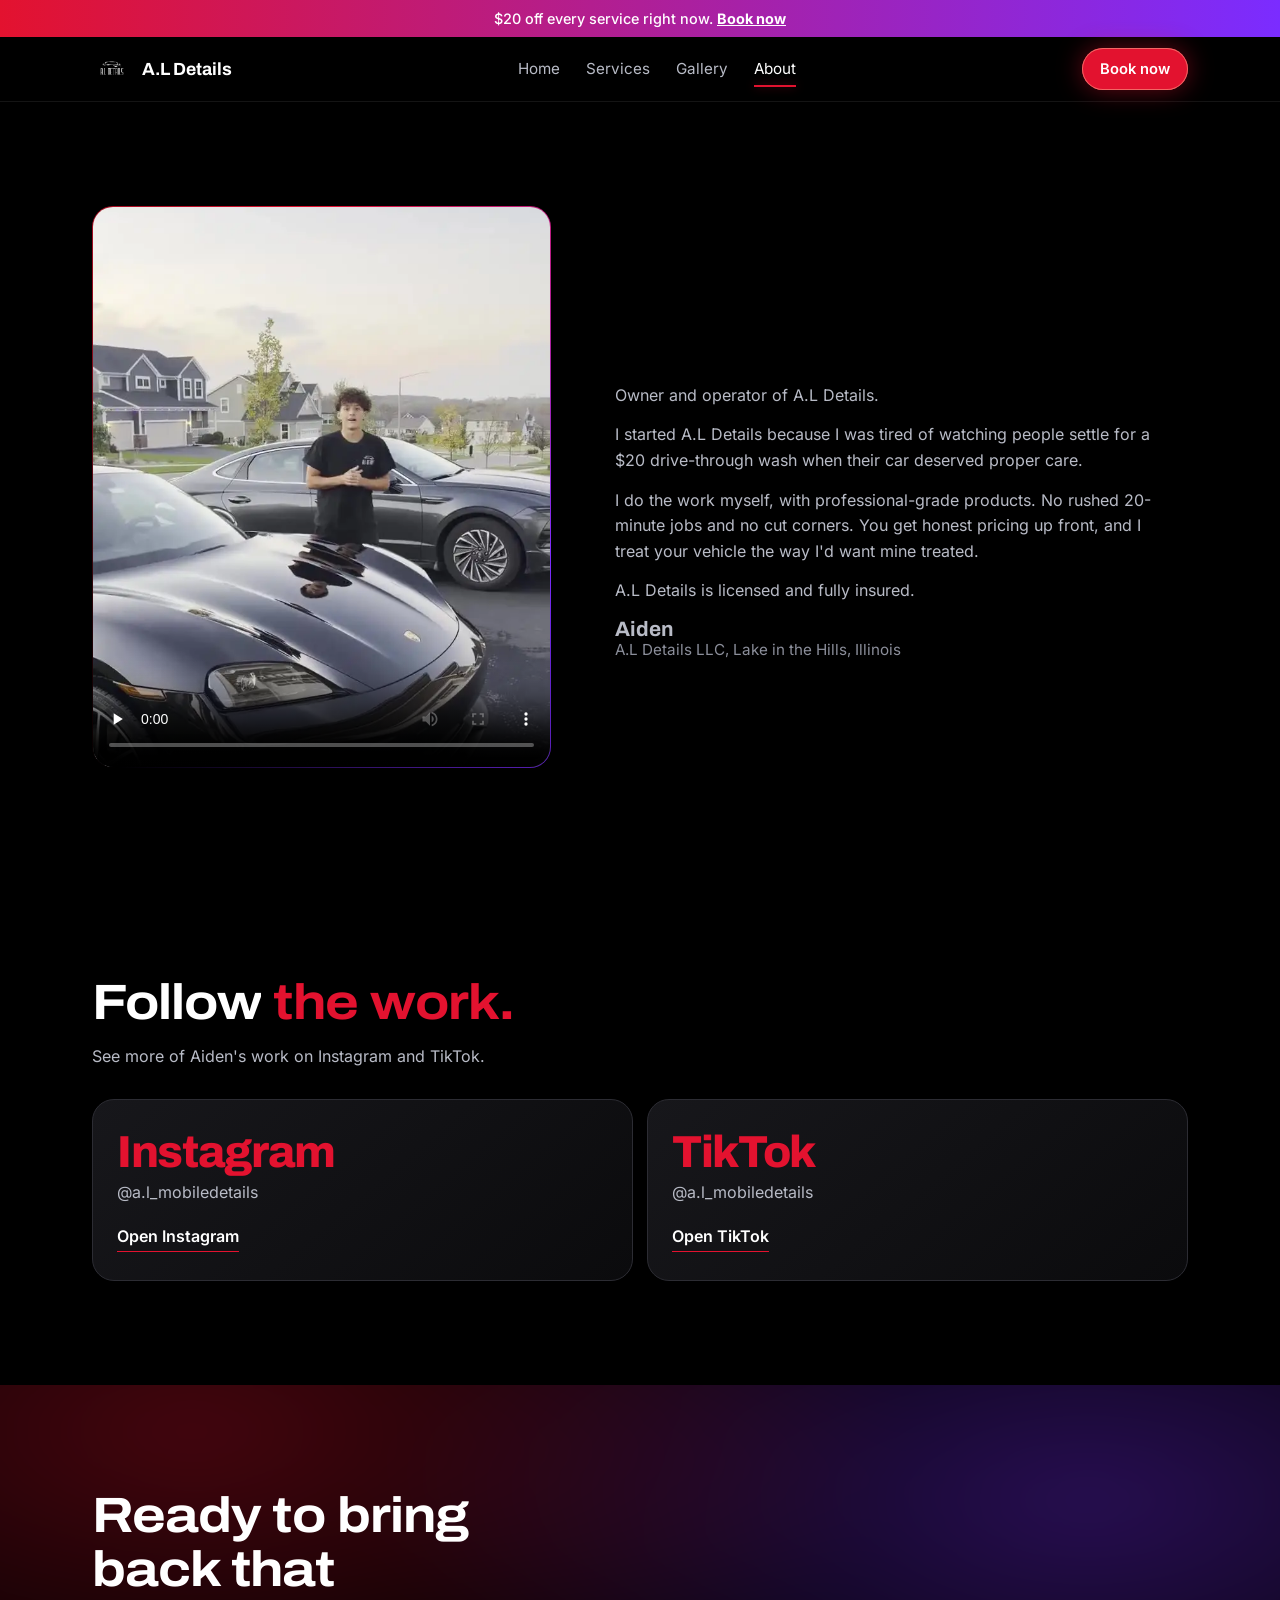
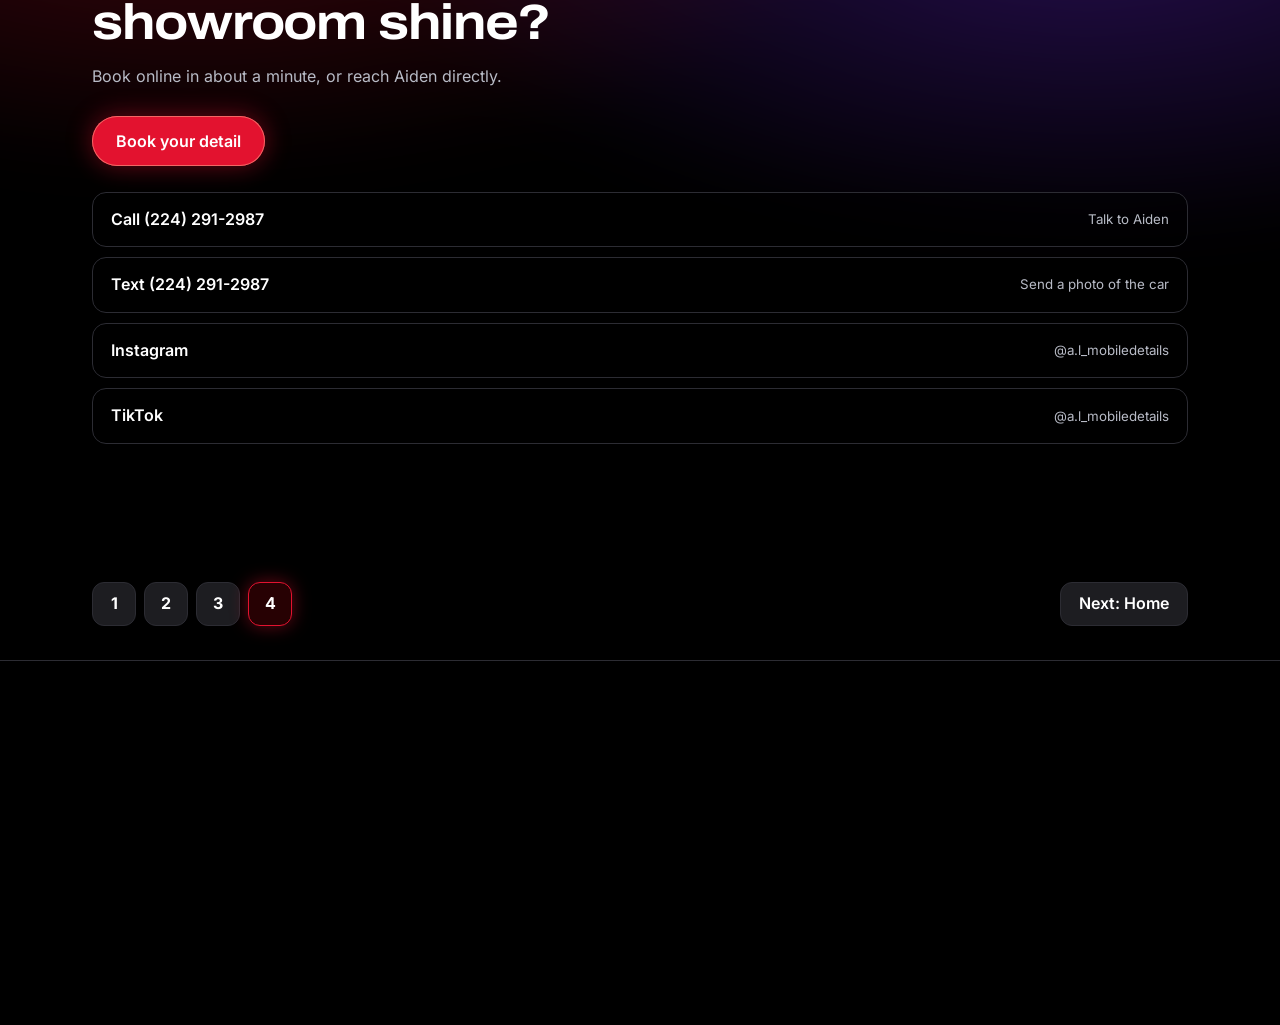
==== commit 38aa3ee2: "Built by Online Presence Co. credit Co-Authored-By: Claude Opus 5.5 <noreply@anthropic.com> Claude-S" ====
--- a/about/index.html
+++ b/about/index.html
@@ -14,7 +14,7 @@
 <link rel="icon" href="/assets/img/logo.png">
 <link rel="preconnect" href="https://widget.zenbooker.com">
 <link rel="preload" as="font" type="font/woff2" href="/vendor/fonts/archivo-latin-wdth-normal.woff2" crossorigin>
-<link rel="stylesheet" href="/css/al.css?v=6ae0a187">
+<link rel="stylesheet" href="/css/al.css?v=01a624ef">
 <script>try{if(sessionStorage.getItem("alIntro")||innerWidth<980||matchMedia("(prefers-reduced-motion: reduce)").matches)document.documentElement.classList.add("no-intro")}catch(e){document.documentElement.classList.add("no-intro")}</script>
 <noscript><style>.intro{display:none}.load .hero h1,.load .hero p,.pre{opacity:1!important;transform:none!important}</style></noscript>
 </head>
@@ -89,16 +89,16 @@
    <div><a class="brand" href="/"><img src="/assets/img/logo.png" alt="A.L Details logo" width="40" height="40" loading="lazy">A.L Details</a><p style="margin-top:12px;max-width:34ch">Premium mobile auto detailing based in Lake in the Hills, Illinois. Licensed and fully insured.</p><p style="margin-top:12px"><a href="tel:+12242912987">(224) 291-2987</a></p></div>
    <div><h3>Services</h3><ul><li><a href="/services/">Full Detail</a></li><li><a href="/services/">Interior Detail</a></li><li><a href="/services/">Exterior Detail</a></li><li><a href="/services/">Paint Correction</a></li><li><a href="/services/">Ceramic Coating</a></li></ul></div>
    <div><h3>Service area</h3><ul><li><a href="/areas/lake-in-the-hills/">Lake in the Hills</a></li><li><a href="/areas/crystal-lake/">Crystal Lake</a></li><li><a href="/areas/huntley/">Huntley</a></li><li><a href="/areas/algonquin/">Algonquin</a></li><li><a href="/areas/mchenry/">McHenry</a></li></ul></div>
-   <div><h3>A.L Details</h3><ul><li><a href="/gallery/">Gallery</a></li><li><a href="/about/#reviews">Reviews</a></li><li><a href="/about/">About</a></li><li><a href="https://alautodetailing.com/business-info">Business information</a></li><li><a href="/book/" data-book>Book online</a></li><li><a href="https://www.instagram.com/a.l_mobiledetails" target="_blank" rel="noopener">Instagram</a></li><li><a href="https://www.tiktok.com/@a.l_mobiledetails" target="_blank" rel="noopener">TikTok</a></li></ul></div>
+   <div><h3>A.L Details</h3><ul><li><a href="/gallery/">Gallery</a></li><li><a href="/about/#reviews">Reviews</a></li><li><a href="/about/">About</a></li><li><a href="/book/" data-book>Book online</a></li><li><a href="https://www.instagram.com/a.l_mobiledetails" target="_blank" rel="noopener">Instagram</a></li><li><a href="https://www.tiktok.com/@a.l_mobiledetails" target="_blank" rel="noopener">TikTok</a></li></ul></div>
   </div>
-  <p class="legal">© <span id="yr">2026</span> A.L Details LLC.</p>
+  <p class="legal">© <span id="yr">2026</span> A.L Details LLC. <span class="built">Website built by <a href="https://onlinepresenceco.com/" target="_blank" rel="noopener">Online Presence Co.</a></span></p>
  </div>
 </footer>
 
 <div class="bar"><a href="tel:+12242912987">Call</a><a href="sms:+12242912987">Text</a><a class="go" href="/book/" data-book>Book now</a></div>
 
 <script src="/js/media.js?v=25206481"></script>
-<script src="/js/site-data.js?v=909bfa50"></script>
-<script src="/js/al.js?v=4e415cdd" defer></script>
+<script src="/js/site-data.js?v=baee737f"></script>
+<script src="/js/al.js?v=dc5afba0" defer></script>
 </body>
 </html>
--- a/css/al.css
+++ b/css/al.css
@@ -1 +1 @@
-@font-face{font-family:Archivo;src:url(../vendor/fonts/archivo-latin-wdth-normal.woff2) format("woff2");font-weight:100 900;font-stretch:62% 125%;font-display:swap}@font-face{font-family:Inter;src:url(../vendor/fonts/inter-latin-wght-normal.woff2) format("woff2");font-weight:100 900;font-display:swap}@property --ang{syntax:"<angle>";inherits:false;initial-value:0deg}:root{--black:#000;--coal:#121214;--steel:#1d1d21;--line:#2c2c33;--white:#fff;--silver:#b8bbc6;--dim:#8b8e9a;--red:#e3122f;--purple:#7b2cff;--mix:0%;--accent:color-mix(in oklab,var(--red),var(--purple) var(--mix));--glow:color-mix(in oklab,var(--accent),transparent 55%);--display:"Archivo","Helvetica Neue",Arial,sans-serif;--body:"Inter",system-ui,-apple-system,"Segoe UI",Roboto,sans-serif;--pad:20px;--max:1160px}*{box-sizing:border-box}[hidden]{display:none!important}main{overflow-x:clip}html{-webkit-text-size-adjust:100%}body{margin:0;background:var(--black);color:var(--white);font:400 1rem/1.6 var(--body);-webkit-font-smoothing:antialiased;padding-bottom:64px;overflow-x:hidden}img,video{display:block;max-width:100%}a{color:inherit}h1,h2,h3{font-family:var(--display);font-weight:700;line-height:1.08;margin:0;letter-spacing:-.022em}h1,h2,h3,.brand,.menu a,.trust b,.marq div,.proc-list b,.steps li:before,.sig,.towns button,.faq summary,.intro-name,.stp legend,.slot b,.soc-n{font-variation-settings:"wdth" 114}h2{font-size:clamp(1.85rem,5.4vw,3.1rem);max-width:17ch}h3{font-size:1.25rem;line-height:1.2}p{margin:0}.wrap{max-width:var(--max);margin:0 auto;padding:0 var(--pad)}.lede{color:var(--silver);max-width:56ch;margin-top:14px}.sec{padding:72px 0;position:relative}.sec-coal{background:#121214e0}.sec-white{background:var(--white);color:#0a0a0c}.sec-white .lede{color:#4a4b55}:focus-visible{outline:2px solid var(--white);outline-offset:3px;border-radius:4px}.sec-white :focus-visible{outline-color:#000}.sr{position:absolute;width:1px;height:1px;overflow:hidden;clip-path:inset(50%)}.progress{position:fixed;inset:0 0 auto;height:3px;z-index:60;pointer-events:none}.progress i{display:block;height:100%;width:100%;transform-origin:0 50%;transform:scaleX(0);background:linear-gradient(90deg,var(--red),var(--purple));box-shadow:0 0 12px var(--glow)}.btn{display:inline-flex;align-items:center;justify-content:center;gap:8px;min-height:50px;padding:0 24px;border-radius:999px;border:0;font:600 1rem var(--body);text-decoration:none;cursor:pointer;position:relative;color:#fff;background:var(--accent);box-shadow:0 0 0 1px color-mix(in oklab,var(--accent),#fff 25%) inset,0 0 26px var(--glow);transition:box-shadow .25s}.btn:hover{box-shadow:0 0 0 1px #fff inset,0 0 44px var(--glow)}.btn-ghost{background:transparent;box-shadow:0 0 0 1px #fff6 inset}.btn-ghost:hover{box-shadow:0 0 0 1px #fff inset,0 0 26px #fff3}.btn-dark{background:#000;box-shadow:none}.sheen{overflow:hidden}.sheen:after{content:"";position:absolute;inset:0;background:linear-gradient(105deg,transparent 35%,#ffffff66 50%,transparent 65%);transform:translate(-120%);animation:sheen 4.5s ease-in-out infinite}@keyframes sheen{0%,60%{transform:translate(-120%)}85%,to{transform:translate(120%)}}.promo{background:linear-gradient(90deg,var(--red),var(--purple));font-size:.9rem;text-align:center;padding:7px 14px;font-weight:500}.promo a{font-weight:700}.hdr{position:sticky;top:0;z-index:50;background:#000c;backdrop-filter:blur(14px);-webkit-backdrop-filter:blur(14px);border-bottom:1px solid #ffffff14}.hdr .wrap{display:flex;align-items:center;justify-content:space-between;height:64px;gap:14px}.brand{display:flex;align-items:center;gap:10px;text-decoration:none;font:700 1.1rem var(--display)}.brand img{width:40px;height:40px;object-fit:contain;border-radius:8px}.nav{display:none;gap:26px}.nav a{text-decoration:none;color:var(--silver);font-size:.95rem;position:relative;padding:6px 0}.nav a:after{content:"";position:absolute;left:0;right:0;bottom:0;height:2px;background:var(--accent);transform:scaleX(0);transform-origin:0;transition:transform .25s;box-shadow:0 0 10px var(--glow)}.nav a:hover{color:#fff}.nav a:hover:after{transform:scaleX(1)}.hdr .btn{min-height:42px;padding:0 18px;font-size:.92rem}.burger{width:44px;height:44px;border:0;background:none;color:#fff;display:grid;place-items:center;cursor:pointer}.burger span,.burger span:before,.burger span:after{content:"";display:block;width:22px;height:2px;background:#fff;border-radius:2px;transition:transform .25s,opacity .2s;position:relative}.burger span:before{position:absolute;top:-7px}.burger span:after{position:absolute;top:7px}[data-menu=open] .burger span{background:transparent}[data-menu=open] .burger span:before{transform:translateY(7px) rotate(45deg)}[data-menu=open] .burger span:after{transform:translateY(-7px) rotate(-45deg)}.menu{position:fixed;inset:64px 0 0;background:#000;z-index:49;padding:26px var(--pad);display:none;flex-direction:column;gap:4px;overflow:auto}[data-menu=open] .menu{display:flex}.menu a{font:700 1.9rem var(--display);text-decoration:none;padding:12px 0;border-bottom:1px solid var(--line)}.menu .btn{margin-top:20px;font:600 1rem var(--body);border:0}.slides{position:absolute;inset:0}.slides img{position:absolute;inset:0;width:100%;height:100%;object-fit:cover;opacity:0;transition:opacity 1.4s}.slides img.on{opacity:1;animation:ken 9s ease-out forwards}@keyframes ken{0%{transform:scale(1.02)}to{transform:scale(1.12)}}.hero .lamp{position:absolute;z-index:1;width:70vmax;height:70vmax;left:0;top:0;margin:-35vmax 0 0 -35vmax;transform:translate3d(var(--lx,70vw),var(--ly,30vh),0);background:radial-gradient(closest-side,color-mix(in oklab,var(--accent),transparent 72%),transparent);pointer-events:none;transition:transform .6s cubic-bezier(.2,.8,.2,1);will-change:transform}.gloss{background:linear-gradient(100deg,#fff 0%,#fff 38%,var(--red) 47%,var(--purple) 55%,#fff 64%,#fff 100%);background-size:300% 100%;-webkit-background-clip:text;background-clip:text;color:transparent;animation:gloss 7s ease-in-out infinite}@keyframes gloss{0%{background-position:100% 0}60%,to{background-position:0 0}}.cta{display:flex;flex-wrap:wrap;gap:12px;margin-top:26px}.hear b{display:inline-block;width:8px;height:8px;border-radius:50%;background:var(--accent);box-shadow:0 0 10px var(--accent);margin-right:8px;animation:ping2 1.6s ease-in-out infinite}@keyframes ping2{50%{transform:scale(1.7);opacity:.5}}.rot{margin-top:16px!important;font-weight:600;color:var(--silver)!important;font-size:1rem!important}#rot{display:inline-block;color:var(--accent);text-shadow:0 0 18px var(--glow);min-width:9ch}#rot.sw{animation:rotIn .5s cubic-bezier(.2,.8,.2,1)}@keyframes rotIn{0%{opacity:0;transform:translateY(60%) rotateX(-70deg)}}.hero p{transition-delay:.12s}.hero .cta{transition-delay:.24s}.trust{border-block:1px solid var(--line);background:var(--coal)}.trust ul{list-style:none;margin:0;padding:0;display:grid;grid-template-columns:1fr 1fr}.trust li{padding:18px var(--pad);border-bottom:1px solid var(--line);font-size:.95rem;color:var(--silver)}.trust li:nth-child(odd){border-right:1px solid var(--line)}.trust b{display:block;color:#fff;font:700 1.05rem var(--display);margin-bottom:2px}.marq{overflow:hidden;border-bottom:1px solid var(--line);padding:14px 0;background:#000}.marq div{display:flex;gap:44px;width:max-content;animation:marq 38s linear infinite;font:700 1.05rem var(--display);color:transparent;-webkit-text-stroke:1px #ffffff80;white-space:nowrap}.marq span:nth-child(2n){-webkit-text-stroke:0;color:var(--accent);text-shadow:0 0 18px var(--glow)}@keyframes marq{to{transform:translate(-50%)}}.pick{display:grid;gap:26px;margin-top:34px}.pick>*,.split>*,.area>*,.about>*,.book-grid>*{min-width:0}.pick fieldset{border:0;margin:0;padding:0;min-width:0}.pick legend{font-weight:600;margin-bottom:10px;padding:0}.chips{display:flex;gap:8px;overflow-x:auto;margin:0 calc(var(--pad)*-1);padding:4px var(--pad) 10px;scrollbar-width:none}.chips::-webkit-scrollbar{display:none}.chips label{flex:none;cursor:pointer;position:relative}.chips input{position:absolute;opacity:0;pointer-events:none}.chips span{display:block;padding:13px 18px;border-radius:999px;border:1px solid var(--line);background:var(--steel);font-size:.97rem;transition:border-color .2s,box-shadow .2s,background .2s}.chips input:checked+span{border-color:var(--accent);background:color-mix(in oklab,var(--accent),#000 72%);box-shadow:0 0 22px var(--glow)}.chips input:focus-visible+span{outline:2px solid #fff;outline-offset:2px}.rec{position:relative;border-radius:22px;padding:1px;background:conic-gradient(from var(--ang),var(--red),var(--purple),#ffffff55,var(--red));animation:spin 7s linear infinite;box-shadow:0 0 50px color-mix(in oklab,var(--accent),transparent 78%)}@keyframes spin{to{--ang:360deg}}.rec-in{background:#0b0b0d;border-radius:21px;padding:26px 22px}.rec small{color:var(--silver);font-size:.9rem}.rec h3{font-size:clamp(1.5rem,4.6vw,2.2rem);margin:6px 0 10px}.rec p{color:var(--silver);max-width:52ch}.rec ul{list-style:none;display:flex;flex-wrap:wrap;gap:8px;padding:0;margin:16px 0 20px}.rec li{border:1px solid var(--line);border-radius:999px;padding:5px 12px;font-size:.88rem}.rec.swap .rec-in>*{animation:swap .35s ease-out}@keyframes swap{0%{opacity:0;transform:translateY(8px)}}.gaps{display:grid;gap:0;margin-top:34px;border-top:1px solid #d9d9df}.gap{display:grid;grid-template-columns:auto 1fr;gap:16px;padding:20px 0;border-bottom:1px solid #d9d9df;align-items:start}.gap i{width:12px;height:12px;border-radius:50%;margin-top:8px;background:var(--accent);box-shadow:0 0 0 5px color-mix(in oklab,var(--accent),transparent 80%)}.gap h3{font-size:1.15rem}.gap p{color:#4a4b55;margin-top:4px;max-width:60ch}.vs{margin-top:34px;border-radius:20px;overflow:hidden;position:relative}.vs img{width:100%;aspect-ratio:4/3;object-fit:cover}.cards{display:grid;gap:16px;margin-top:36px}.card{position:relative;border-radius:20px;overflow:hidden;background:var(--steel);border:1px solid var(--line);display:grid;grid-template-rows:auto 1fr;transition:border-color .3s,box-shadow .3s}.card:hover{border-color:var(--accent);box-shadow:0 0 40px color-mix(in oklab,var(--accent),transparent 72%)}.card .ph{aspect-ratio:4/3;overflow:hidden;background:#0a0a0c}.card .ph img{width:100%;height:100%;object-fit:cover}.card-b{padding:20px;display:grid;gap:10px;align-content:start}.card ul{margin:0;padding-left:18px;color:var(--silver);font-size:.97rem}.card li::marker{color:var(--accent)}.card .go{font-weight:600;text-decoration:none;color:#fff;border-bottom:1px solid var(--accent);justify-self:start;padding-bottom:2px;margin-top:4px}.flag{position:absolute;top:14px;left:14px;z-index:2;background:#000;border:1px solid var(--accent);border-radius:999px;padding:4px 12px;font-size:.82rem;font-weight:600;box-shadow:0 0 18px var(--glow)}.addons{margin-top:34px}.addons ul{list-style:none;padding:0;margin:12px 0 0;display:flex;flex-wrap:wrap;gap:8px}.addons li{border:1px solid var(--line);background:var(--steel);border-radius:999px;padding:8px 14px;font-size:.93rem}.slot{display:grid;place-items:center;text-align:center;border:2px dashed #ffffff55;border-radius:16px;color:var(--silver);font-size:.9rem;padding:18px;background:repeating-linear-gradient(135deg,#ffffff08 0 12px,transparent 12px 24px);min-height:160px}.slot b{display:block;color:#fff;font-family:var(--display)}html:not([data-draft]) [data-draft-only]{display:none!important}.ba{display:grid;gap:16px;margin-top:36px}.ba figure{margin:0}.ba figcaption{margin-top:10px;font-weight:600}img-comparison-slider{--divider-width:2px;--divider-color:#fff;--default-handle-opacity:1;border-radius:16px;overflow:hidden;width:100%;display:block;outline:0}img-comparison-slider img{width:100%;aspect-ratio:3/4;object-fit:cover}.ba-w{position:relative}.ba-tag{position:absolute;top:12px;z-index:2;background:#000000b8;border:1px solid #ffffff40;border-radius:999px;padding:4px 12px;font-size:.82rem;font-weight:600;pointer-events:none;-webkit-backdrop-filter:blur(6px);backdrop-filter:blur(6px)}.ba-tag.a{left:12px}.ba-tag.b{right:12px;border-color:var(--accent);box-shadow:0 0 16px var(--glow)}.ba-slot{display:grid;grid-template-columns:1fr 1fr;gap:0;aspect-ratio:3/4;border-radius:16px;overflow:hidden;position:relative}.ba-slot .slot{border-radius:0;min-height:0}.ba-slot .slot+.slot{border-left:0}.ba-slot:after{content:"";position:absolute;left:50%;top:0;bottom:0;width:2px;background:#fff;box-shadow:0 0 16px var(--accent)}.gbadge{display:inline-flex;align-items:center;gap:12px;margin-top:22px;border:1px solid #d9d9df;border-radius:999px;padding:8px 18px;text-decoration:none;font-weight:600}.stars{color:var(--red);letter-spacing:2px}.revs{display:grid;gap:14px;margin-top:30px}.rev{border:1px solid #d9d9df;border-radius:18px;padding:22px;background:#fff;display:grid;gap:10px;align-content:start}.rev blockquote{margin:0;font-size:1.08rem;line-height:1.45}.rev footer{color:#4a4b55;font-size:.92rem}.rev footer b{color:#0a0a0c}.rev a{font-weight:600;font-size:.92rem}.rev[data-draft-only]{border-style:dashed;border-color:#9a9aa5}.rev .tagd{font-size:.8rem;color:#7a2a2a;background:#fdecec;border-radius:6px;padding:2px 8px;justify-self:start}.steps{list-style:none;counter-reset:s;margin:36px 0 0;padding:0;display:grid;gap:0}.steps li{counter-increment:s;display:grid;grid-template-columns:56px 1fr;gap:14px;padding-bottom:30px;position:relative}.steps li:before{content:counter(s);width:44px;height:44px;border-radius:50%;display:grid;place-items:center;font:700 1.1rem var(--display);border:1px solid var(--accent);box-shadow:0 0 20px var(--glow),0 0 12px var(--glow) inset;background:#000;z-index:1}.steps{position:relative;--fill:100%}.steps:before{content:"";position:absolute;left:21px;top:22px;bottom:40px;width:2px;background:linear-gradient(var(--red),var(--purple));clip-path:inset(0 0 calc(100% - var(--fill)) 0);box-shadow:0 0 12px var(--glow)}.steps p{color:var(--silver);margin-top:4px}.about{display:grid;gap:28px}.about video,.about .slot{width:100%;border-radius:20px;aspect-ratio:4/5;object-fit:cover;background:#000;max-height:560px}.about .frame{position:relative;border-radius:21px;padding:1px;background:conic-gradient(from var(--ang),var(--red),var(--purple),transparent 60%,var(--red));animation:spin 9s linear infinite}.about .frame>*{display:block}.about p+p{margin-top:14px}.about .body p{color:var(--silver);max-width:54ch}.sig{font:700 1.3rem var(--display);margin-top:20px}.sig small{display:block;font:400 .95rem var(--body);color:var(--dim)}.area{display:grid;gap:26px}.towns{list-style:none;margin:24px 0 0;padding:0;border-top:1px solid var(--line)}.towns li{border-bottom:1px solid var(--line)}.towns button{all:unset;box-sizing:border-box;cursor:pointer;display:flex;justify-content:space-between;align-items:center;width:100%;padding:15px 4px;font:600 1.1rem var(--display)}.towns button:hover,.towns button[aria-pressed=true]{color:var(--accent);text-shadow:0 0 18px var(--glow)}.towns button:focus-visible{outline:2px solid #fff}.towns a{font:400 .9rem var(--body);color:var(--silver)}@keyframes ping{0%{transform:scale(1);opacity:.9}to{transform:scale(3.6);opacity:0}}.zone{filter:drop-shadow(0 0 10px var(--purple));stroke-dasharray:8 8;animation:dash 1.4s linear infinite}@keyframes dash{to{stroke-dashoffset:-16}}.faq{margin-top:30px;border-top:1px solid var(--line)}.faq details{border-bottom:1px solid var(--line)}.faq summary{list-style:none;cursor:pointer;padding:20px 40px 20px 0;font:600 1.12rem var(--display);position:relative}.faq summary::-webkit-details-marker{display:none}.faq summary:after{content:"+";position:absolute;right:6px;top:16px;font:400 1.6rem var(--body);color:var(--accent);transition:transform .25s}.faq details[open] summary:after{transform:rotate(45deg)}.faq details p{color:var(--silver);padding:0 0 22px;max-width:64ch}.book{position:relative;overflow:hidden;isolation:isolate}.book:before{content:"";position:absolute;z-index:-1;inset:-30% -20% auto;height:90%;background:radial-gradient(40% 50% at 25% 40%,color-mix(in oklab,var(--red),transparent 70%),transparent),radial-gradient(40% 50% at 75% 50%,color-mix(in oklab,var(--purple),transparent 68%),transparent);filter:blur(30px);animation:drift 14s ease-in-out infinite alternate}@keyframes drift{to{transform:translate(4%,6%) scale(1.1)}}.book-grid{display:grid;gap:30px;margin-top:8px}.book h2{max-width:14ch}.contact{display:grid;gap:10px;margin-top:26px}.contact a{display:flex;justify-content:space-between;align-items:center;text-decoration:none;border:1px solid var(--line);background:#00000080;border-radius:14px;padding:14px 18px;font-weight:600}.contact a:hover{border-color:var(--accent);box-shadow:0 0 22px var(--glow)}.contact small{font-weight:400;color:var(--silver)}form.q{background:#0b0b0d;border:1px solid var(--line);border-radius:22px;padding:22px;display:grid;gap:14px}form.q label{display:grid;gap:6px;font-size:.93rem;font-weight:600}form.q input,form.q select,form.q textarea{font:inherit;font-weight:400;color:#fff;background:var(--steel);border:1px solid var(--line);border-radius:12px;padding:13px 14px;width:100%}form.q input:focus,form.q select:focus,form.q textarea:focus{outline:0;border-color:var(--accent);box-shadow:0 0 0 3px color-mix(in oklab,var(--accent),transparent 70%)}form.q input[type=file]{padding:10px}.row2{display:grid;gap:14px}.hp{position:absolute;left:-9999px}.msg{border-radius:14px;padding:16px;font-weight:500}.msg-ok{background:#0f2a17;border:1px solid #2f8f4d}.msg-err{background:#2a0f12;border:1px solid var(--red)}.fine{font-size:.85rem;color:var(--dim)}.ftr{border-top:1px solid var(--line);padding:48px 0 34px;color:var(--silver);font-size:.95rem}.ftr-grid{display:grid;gap:28px}.ftr h3{font-size:1rem;color:#fff;margin-bottom:10px}.ftr ul{list-style:none;margin:0;padding:0;display:grid;gap:6px}.ftr a{text-decoration:none}.ftr a:hover{color:#fff;text-decoration:underline}.ftr .legal{margin-top:34px;padding-top:20px;border-top:1px solid var(--line);font-size:.85rem;color:var(--dim)}.bar{position:fixed;inset:auto 0 0;z-index:55;display:grid;grid-template-columns:1fr 1fr 1.4fr;background:#000;border-top:1px solid var(--line);padding-bottom:env(safe-area-inset-bottom)}.bar a{display:grid;place-items:center;height:60px;text-decoration:none;font-weight:600}.bar a+a{border-left:1px solid var(--line)}.bar .go{background:var(--accent);box-shadow:0 0 30px var(--glow)}.rise .w{display:inline-block;overflow:hidden;vertical-align:top;padding-bottom:.12em;margin-bottom:-.12em}.rise .w>span{display:inline-block}.wr .w>span{transform:translateY(110%);transition:transform .9s cubic-bezier(.2,.8,.2,1)}.wr.in .w>span{transform:none}.wr .w:nth-child(2)>span{transition-delay:.05s}.wr .w:nth-child(3)>span{transition-delay:.1s}.wr .w:nth-child(4)>span{transition-delay:.15s}.wr .w:nth-child(n+5)>span{transition-delay:.2s}@media(min-width:720px){:root{--pad:32px}.sec{padding:104px 0}.trust ul{grid-template-columns:repeat(4,1fr)}.trust li{border-bottom:0;border-right:1px solid var(--line)}.trust li:last-child{border-right:0}.cards{grid-template-columns:repeat(2,1fr)}.ba,.revs{grid-template-columns:repeat(3,1fr)}.row2{grid-template-columns:1fr 1fr}.ftr-grid{grid-template-columns:1.4fr 1fr 1fr 1fr}.chips{flex-wrap:wrap;overflow:visible;margin:0;padding:4px 0 0}}@media(min-width:980px){body{padding-bottom:0}.bar,.burger,.menu{display:none!important}.nav{display:flex}.cards{grid-template-columns:repeat(3,1fr)}.pick{grid-template-columns:1fr 1fr;align-items:start;gap:44px}.split{display:grid;grid-template-columns:1fr 1fr;gap:56px;align-items:center}.about{grid-template-columns:.8fr 1fr;gap:64px;align-items:center}.area{grid-template-columns:.8fr 1.2fr;gap:56px;align-items:start}.steps{grid-template-columns:repeat(4,1fr);gap:26px}.steps li{grid-template-columns:1fr;padding-bottom:0}.steps:before{inset:21px 18% auto 22px;width:auto;height:2px;background:linear-gradient(90deg,var(--red),var(--purple));clip-path:inset(0 calc(100% - var(--fill)) 0 0)}.book-grid{grid-template-columns:1fr 1fr;gap:64px;align-items:start}}@media(prefers-reduced-motion:reduce){*,*:before,*:after{animation:none!important;transition:none!important}.load .hero-copy>*,.load .bcard,.load .vcard{opacity:1;translate:none}.gloss{background-position:0 0}}#flakes{position:fixed;inset:0;width:100%;height:100%;z-index:-1;pointer-events:none}@property --r{syntax:"<length-percentage>";inherits:false;initial-value:0px}.intro{position:fixed;inset:0;z-index:100;background:#000;display:grid;place-items:center;--r:0px;-webkit-mask:radial-gradient(circle at 50% 46%,transparent var(--r),#000 calc(var(--r) + 2px));mask:radial-gradient(circle at 50% 46%,transparent var(--r),#000 calc(var(--r) + 2px));transition:--r 1.25s cubic-bezier(.7,0,.2,1),opacity .5s 1s}.intro.open{--r:140vmax;opacity:0;pointer-events:none}.intro-mark{display:grid;justify-items:center;gap:14px;text-align:center}.intro-mark img{width:84px;height:84px;object-fit:contain;border-radius:18px;animation:introLogo 1.5s cubic-bezier(.2,.8,.2,1) both;box-shadow:0 0 0 1px #fff2,0 0 60px var(--red),0 0 120px var(--purple)}@keyframes introLogo{0%{opacity:0;transform:scale(.6);filter:blur(12px)}60%{opacity:1;filter:none}to{transform:scale(1)}}.intro-name{font:800 clamp(2rem,9vw,4rem) var(--display);letter-spacing:-.02em;background:linear-gradient(100deg,#fff 30%,var(--red) 48%,var(--purple) 56%,#fff 72%);background-size:300% 100%;-webkit-background-clip:text;background-clip:text;color:transparent;animation:gloss 1.8s .2s ease-out both,introUp .9s .25s cubic-bezier(.2,.8,.2,1) both}.intro-line{color:var(--silver);animation:introUp .9s .5s cubic-bezier(.2,.8,.2,1) both}@keyframes introUp{0%{opacity:0;transform:translateY(18px)}}#introSkip{position:absolute;right:18px;bottom:18px;background:none;border:1px solid #ffffff44;color:#fff;border-radius:999px;padding:9px 16px;font:500 .9rem var(--body);cursor:pointer}.cur{position:fixed;left:0;top:0;width:34px;height:34px;margin:-17px 0 0 -17px;border-radius:50%;border:1px solid var(--accent);box-shadow:0 0 22px var(--glow),0 0 10px var(--glow) inset;pointer-events:none;z-index:90;opacity:0;transition:opacity .3s,scale .25s,background .25s;will-change:transform}.cur.on{opacity:1}.cur.hot{scale:1.9;background:color-mix(in oklab,var(--accent),transparent 80%)}@media(pointer:coarse){.cur{display:none}}.scrollcue{position:absolute;left:50%;bottom:14px;translate:-50% 0;width:26px;height:42px;border:1px solid #ffffff66;border-radius:14px;display:none}.scrollcue i{position:absolute;left:50%;top:8px;width:4px;height:8px;margin-left:-2px;border-radius:2px;background:var(--accent);box-shadow:0 0 10px var(--accent);animation:cue 1.8s ease-in-out infinite}@keyframes cue{0%{transform:translateY(0);opacity:1}70%,to{transform:translateY(14px);opacity:0}}.proc{position:relative;background:#000}.proc-pin{position:relative;overflow:hidden;display:grid;align-items:end}.proc-on .proc-pin{height:100svh;min-height:560px}.proc-media{position:absolute;inset:0}.proc-media img{position:absolute;inset:0;width:100%;height:100%;object-fit:cover;background:#0a0a0c;will-change:clip-path,transform}.proc-media img+img{clip-path:inset(100% 0 0 0)}.proc-media:after{content:"";position:absolute;inset:0;background:linear-gradient(180deg,#00000073,#00000026 35%,#000000e0 78%,#000)}.proc-copy{position:relative;padding-top:40px;padding-bottom:108px;width:100%}.proc-copy h2{max-width:14ch}.proc-list{list-style:none;margin:22px 0 0;padding:0;display:grid;gap:4px;max-width:520px}.proc-list li{padding:10px 0 10px 18px;border-left:2px solid #ffffff2b;opacity:.45;transition:opacity .35s,border-color .35s}.proc-list li span{display:block;color:var(--silver);font-size:.95rem;max-height:0;overflow:hidden;transition:max-height .4s}.proc-list b{font:700 1.15rem var(--display)}.proc-list li.on{opacity:1;border-color:var(--accent);box-shadow:-12px 0 24px -14px var(--accent)}.proc-list li.on span{max-height:4em}.proc-bar{height:2px;background:#fff2;margin-top:22px;max-width:520px}.proc-bar i{display:block;height:100%;background:linear-gradient(90deg,var(--red),var(--purple));transform-origin:0 50%;transform:scaleX(0);box-shadow:0 0 12px var(--glow)}html:not(.proc-on) .proc-media{position:relative;display:grid;grid-template-columns:1fr 1fr;gap:6px;padding:var(--pad)}html:not(.proc-on) .proc-media img{position:static;clip-path:none;aspect-ratio:4/3;border-radius:12px}html:not(.proc-on) .proc-media:after{display:none}html:not(.proc-on) .proc-list li{opacity:1}html:not(.proc-on) .proc-list li span{max-height:none}html:not(.proc-on) .proc-bar{display:none}html:not(.proc-on) .proc-copy{padding-bottom:20px}.cards{perspective:1200px}.card{transform-style:preserve-3d}.card .ph img{scale:1.16}.card .glare{position:absolute;inset:0;pointer-events:none;border-radius:inherit;opacity:0;transition:opacity .3s;background:radial-gradient(420px circle at var(--gx,50%) var(--gy,50%),#ffffff2e,transparent 55%);z-index:3}.card:hover .glare{opacity:1}.dots{position:fixed;right:18px;top:50%;translate:0 -50%;z-index:40;display:none;flex-direction:column;gap:12px}.dots a{width:10px;height:10px;border-radius:50%;border:1px solid #ffffff80;position:relative;background:#0006}.dots a.on{background:var(--accent);border-color:var(--accent);box-shadow:0 0 14px var(--accent)}.dots a span{position:absolute;right:20px;top:50%;translate:0 -50%;white-space:nowrap;font-size:.8rem;background:#000;border:1px solid var(--line);border-radius:999px;padding:3px 10px;opacity:0;pointer-events:none;transition:opacity .2s;color:#fff}.dots a:hover span,.dots a:focus-visible span{opacity:1}@media(min-width:980px){.scrollcue{display:block}.proc-copy{padding-bottom:56px}.dots{display:flex}}@keyframes introFail{to{visibility:hidden;opacity:0}}.intro{animation:introFail .01s 7s forwards}.bk{min-height:100svh;padding:34px 0 120px;position:relative;isolation:isolate}.bk:before{content:"";position:fixed;z-index:-1;inset:-20% -20% auto;height:80%;background:radial-gradient(38% 50% at 22% 40%,color-mix(in oklab,var(--red),transparent 74%),transparent),radial-gradient(40% 50% at 78% 45%,color-mix(in oklab,var(--purple),transparent 70%),transparent);filter:blur(40px);animation:drift 14s ease-in-out infinite alternate}.bk h1{font-size:clamp(2rem,6.4vw,3.4rem);font-weight:800;max-width:16ch;letter-spacing:-.02em}.bk-grid{display:grid;gap:22px;margin-top:26px}.bk-prog{display:grid;grid-template-columns:repeat(4,1fr);gap:8px;margin-top:22px;list-style:none;padding:0}.bk-prog li{font-size:.82rem;color:var(--dim);padding-top:10px;border-top:3px solid var(--line);transition:border-color .4s,color .4s}.bk-prog li.done,.bk-prog li.now{border-color:var(--accent);color:#fff}.bk-prog li.now{box-shadow:0 -8px 18px -10px var(--accent)}.sheet{position:relative;border-radius:24px;padding:1px;background:conic-gradient(from var(--ang),var(--red),var(--purple),#ffffff40,var(--red));animation:spin 8s linear infinite;box-shadow:0 0 70px color-mix(in oklab,var(--accent),transparent 80%)}.sheet form{background:#0b0b0d;border-radius:23px;padding:24px 20px;overflow:hidden}.stp{display:none;border:0;margin:0;padding:0;min-width:0}.stp.on{display:grid;gap:18px;animation:stpIn .45s cubic-bezier(.2,.8,.2,1)}.stp.back.on{animation-name:stpBack}@keyframes stpIn{0%{opacity:0;transform:translate(34px)}}@keyframes stpBack{0%{opacity:0;transform:translate(-34px)}}.stp legend{font:700 1.5rem var(--display);padding:0;margin-bottom:4px}.stp .hint{color:var(--silver);font-size:.95rem;margin-top:-10px}.tiles{display:grid;grid-template-columns:1fr 1fr;gap:10px}.tiles label{position:relative;cursor:pointer}.tiles input{position:absolute;opacity:0;pointer-events:none}.tiles span{display:grid;gap:2px;align-content:center;min-height:68px;padding:12px 14px;border-radius:16px;border:1px solid var(--line);background:var(--steel);font-weight:600;transition:border-color .2s,box-shadow .2s,background .2s,transform .2s}.tiles span small{font-weight:400;color:var(--silver);font-size:.82rem}.tiles input:checked+span{border-color:var(--accent);background:color-mix(in oklab,var(--accent),#000 74%);box-shadow:0 0 26px var(--glow);transform:translateY(-2px)}.tiles input:focus-visible+span{outline:2px solid #fff;outline-offset:2px}.tiles.one{grid-template-columns:1fr}.tiles.add span{min-height:48px;font-weight:500;font-size:.95rem}.sheet label.f{display:grid;gap:6px;font-size:.93rem;font-weight:600}.sheet input:not([type=radio]):not([type=checkbox]),.sheet textarea{font:inherit;font-weight:400;color:#fff;background:var(--steel);border:1px solid var(--line);border-radius:12px;padding:13px 14px;width:100%}.sheet input:focus,.sheet textarea:focus{outline:0;border-color:var(--accent);box-shadow:0 0 0 3px color-mix(in oklab,var(--accent),transparent 70%)}.bk-nav{display:flex;justify-content:space-between;gap:12px;margin-top:22px}.bk-nav .btn[hidden]{display:none}.bk-err{color:#ff8f9c;font-size:.92rem;min-height:1.2em;margin-top:10px}.ticket{border:1px dashed #ffffff40;border-radius:20px;padding:20px;background:#00000080;-webkit-backdrop-filter:blur(8px);backdrop-filter:blur(8px)}.ticket h2{font-size:1.15rem;max-width:none}.ticket dl{margin:14px 0 0;display:grid;gap:10px}.ticket dt{font-size:.8rem;color:var(--dim)}.ticket dd{margin:0;font-weight:600;min-height:1.4em}.ticket dd.set{animation:pop .4s ease-out}@keyframes pop{0%{color:var(--accent);transform:translate(6px)}}.ticket .fine{margin-top:14px}.bk-done{text-align:center;padding:30px 10px}.bk-done .check{width:84px;height:84px;border-radius:50%;margin:0 auto 18px;display:grid;place-items:center;border:2px solid var(--accent);box-shadow:0 0 40px var(--glow),0 0 20px var(--glow) inset;font-size:2.2rem;animation:pop2 .6s cubic-bezier(.2,1.4,.4,1)}@keyframes pop2{0%{transform:scale(.3);opacity:0}}@media(min-width:980px){.bk-grid{grid-template-columns:1.25fr .75fr;gap:36px;align-items:start}.ticket{position:sticky;top:92px}.tiles.v{grid-template-columns:repeat(3,1fr)}.sheet form{padding:34px}}.hue{font-style:normal;animation:hue 7s ease-in-out infinite}@keyframes hue{30%{color:var(--red)}65%{color:var(--purple)}}.sec-white .hue{animation-name:hueW}@keyframes hueW{30%{color:var(--red)}65%{color:var(--purple)}}.gal-f{margin:12px 0 0!important;padding:0!important;flex-wrap:wrap;overflow:visible!important}.gal-f button{font:500 .9rem var(--body);color:#fff;background:var(--steel);border:1px solid var(--line);border-radius:999px;padding:9px 16px;min-height:42px;cursor:pointer;transition:border-color .2s,box-shadow .2s,background .2s}.gal-f button[aria-pressed=true]{border-color:var(--accent);background:color-mix(in oklab,var(--accent),#000 72%);box-shadow:0 0 20px var(--glow)}.soc{display:grid;gap:14px;margin-top:30px;perspective:1200px}.soc-c{position:relative;display:grid;gap:4px;padding:28px 24px;border-radius:22px;text-decoration:none;background:linear-gradient(140deg,#17171b,#0b0b0d);border:1px solid var(--line);overflow:hidden;transform-style:preserve-3d;transition:border-color .3s,box-shadow .3s}.soc-c:before{content:"";position:absolute;inset:-40%;background:conic-gradient(from var(--ang),transparent 0 70%,var(--red),var(--purple),transparent);animation:spin 6s linear infinite;opacity:0;transition:opacity .4s}.soc-c:after{content:"";position:absolute;inset:1px;border-radius:21px;background:linear-gradient(140deg,#17171b,#0b0b0d)}.soc-c>*{position:relative;z-index:1}.soc-c:hover,.soc-c:focus-visible{border-color:transparent;box-shadow:0 0 50px color-mix(in oklab,var(--accent),transparent 70%)}.soc-c:hover:before,.soc-c:focus-visible:before{opacity:1}.soc-n{font:800 clamp(1.9rem,6vw,2.8rem) var(--display);letter-spacing:-.03em;animation:hue 7s ease-in-out infinite}.soc-c+.soc-c .soc-n{animation-delay:-3.5s}.soc-h{color:var(--silver)}.soc-go{margin-top:14px;font-weight:600;border-bottom:1px solid var(--accent);justify-self:start;padding-bottom:2px}.mapbox{min-width:0}.map-tabs{display:flex;gap:8px;margin-bottom:6px}.map-tabs button{font:600 .9rem var(--body);color:#fff;background:var(--steel);border:1px solid var(--line);border-radius:999px;padding:9px 16px;min-height:42px;cursor:pointer}.map-tabs button[aria-pressed=true]{border-color:var(--accent);box-shadow:0 0 20px var(--glow);background:color-mix(in oklab,var(--accent),#000 72%)}.m3{height:380px;perspective:1400px;perspective-origin:50% 30%;touch-action:pan-y;cursor:grab;position:relative;display:grid;place-items:center;user-select:none;-webkit-user-select:none}.m3:active{cursor:grabbing}.m3-plane{--tx:54deg;--tz:-14deg;--md:1;--s:1;--is:1;position:relative;width:600px;height:500px;flex:none;transform-style:preserve-3d;transform:scale(var(--s)) rotateX(var(--tx)) rotate(var(--tz));will-change:transform}.m3-l{position:absolute;inset:0;border-radius:16px;background:#1a0b2e;border:1px solid #3b1a6e;transform:translateZ(calc(var(--md)*var(--z)*-1px))}.m3-l.base{background:#000;border:0;filter:blur(18px);opacity:.9}.m3-face{position:absolute;inset:0;border-radius:16px;overflow:hidden;background:linear-gradient(135deg,#2a1150,#15101f 55%,#3a0b1c);box-shadow:0 0 0 1.5px #ffffffb3,0 0 34px var(--purple)}.m3-face iframe{position:absolute;inset:0;width:100%;height:100%;border:0;pointer-events:none}.m3-tint{position:absolute;inset:0;pointer-events:none;background:linear-gradient(135deg,#7b2cff2e,#00000026 50%,#e3122f24)}.m3-top{position:absolute;inset:0;width:100%;height:100%;pointer-events:none}.m3-top .cty{fill:none;stroke:#fff;stroke-width:2.2;filter:drop-shadow(0 0 6px var(--purple)) drop-shadow(0 0 2px #000)}.m3-top .zone{fill:#e3122f3d;stroke:#fff;stroke-width:1.8;stroke-dasharray:7 7;animation:dash 1.4s linear infinite;filter:drop-shadow(0 0 10px var(--red))}.m3-top .route{fill:none;stroke:#fff;stroke-width:1.6;stroke-dasharray:3 9;stroke-linecap:round;animation:dash2 1.1s linear infinite;opacity:.9}@keyframes dash2{to{stroke-dashoffset:-12}}.m3-pin{position:absolute;width:0;height:0;transform-style:preserve-3d;--h:46px}.m3-ring{position:absolute;left:-11px;top:-11px;width:22px;height:22px;background:#e3122f59;border-radius:50%;border:2px solid var(--red);box-shadow:0 0 14px var(--red),0 0 8px var(--red) inset}.m3-ring:after{content:"";position:absolute;inset:-2px;border-radius:50%;border:2px solid var(--purple);animation:ping 2.2s ease-out infinite}.m3-pole{position:absolute;left:calc(var(--is)*-1.5px);bottom:0;width:calc(var(--is)*3px);height:calc(var(--h)*var(--md)*var(--is));transform-origin:50% 100%;transform:rotate(calc(var(--tz)*-1)) rotateX(-90deg);background:linear-gradient(to top,var(--red),var(--purple) 60%,#fff);box-shadow:0 0 12px var(--purple);border-radius:2px}.m3-lab{position:absolute;left:0;top:0;transform-origin:50% 100%;transform:translateZ(calc(var(--h)*var(--md)*var(--is))) rotate(calc(var(--tz)*-1)) rotateX(calc(var(--tx)*-1)) translate(-50%,-100%) scale(var(--is));white-space:nowrap;font:600 .8rem var(--body);background:#000000c7;border:1px solid #ffffff38;border-radius:999px;padding:4px 10px;pointer-events:none;transition:border-color .3s,box-shadow .3s,background .3s}.m3-lab:after{content:"";position:absolute;left:50%;bottom:-6px;width:8px;height:8px;margin-left:-4px;border-radius:50%;background:#fff;box-shadow:0 0 12px #fff,0 0 22px var(--purple)}.m3-pin.home .m3-lab{border-color:#fff}.m3-pin.on{--h:118px!important}.m3-pin.on .m3-lab{border-color:var(--accent);background:color-mix(in oklab,var(--accent),#000 55%);box-shadow:0 0 26px var(--glow)}.m3-pin .m3-pole{transition:height .5s cubic-bezier(.2,.9,.2,1)}.m3-pin .m3-lab{transition:transform .5s cubic-bezier(.2,.9,.2,1),border-color .3s,box-shadow .3s,background .3s}.m3.drag .m3-lab,.m3.drag .m3-pole{transition:none}#map{height:400px;border-radius:20px;overflow:hidden;border:1px solid var(--line)}#map iframe{width:100%;height:100%;border:0;display:block}@media(min-width:720px){.soc{grid-template-columns:1fr 1fr}.m3,#map{height:480px}}@media(min-width:980px){.proc-on .proc-pin{align-items:center;background:radial-gradient(50% 60% at 78% 50%,color-mix(in oklab,var(--accent),transparent 78%),transparent),#000}.proc-media{inset:auto;right:max(6vw,calc(50vw - 540px));top:50%;translate:0 -50%;height:min(76vh,660px);aspect-ratio:3/4;border-radius:26px;overflow:hidden;isolation:isolate;box-shadow:0 0 0 1px #fff3,0 40px 90px #000,0 0 80px color-mix(in oklab,var(--accent),transparent 60%)}.proc-media:after{background:linear-gradient(180deg,transparent 60%,#00000080)}.proc-copy{max-width:var(--max);padding-bottom:40px}.proc-copy>*{max-width:46%}.m3,#map{height:560px}}@media(max-width:719px){.sec{padding:60px 0}h2{font-size:clamp(1.7rem,7.4vw,2.2rem)}.ftr li{padding:5px 0}.lede{font-size:1rem}.trust li{padding:14px 16px;font-size:.88rem}.m3-plane{--tx:50deg}.m3{height:340px}}.ba{perspective:1100px}.idle *,.idle *:before,.idle *:after{animation-play-state:paused!important}#faq,.ftr{content-visibility:auto;contain-intrinsic-size:auto 900px}@media(max-width:979px){.hdr{backdrop-filter:none;-webkit-backdrop-filter:none;background:#000000f0}.hero .lamp{display:none}}.reels{display:flex;gap:14px;overflow-x:auto;scroll-snap-type:x mandatory;margin:30px calc(var(--pad)*-1) 0;padding:6px var(--pad) 14px;scrollbar-width:none;perspective:1100px}.reels::-webkit-scrollbar{display:none}.reel{flex:0 0 auto;margin:0;scroll-snap-align:center;width:min(62vw,260px)}.reel video{display:block;width:100%;aspect-ratio:9/16;object-fit:cover;border-radius:20px;background:#0a0a0c;box-shadow:0 0 0 1px #ffffff26,0 20px 50px #000,0 0 40px color-mix(in oklab,var(--accent),transparent 75%)}.reel figcaption{margin-top:10px;font-weight:600;font-size:.95rem}@media(min-width:980px){.reels{justify-content:center;overflow:visible;margin:30px 0 0;padding:6px 0 0}.reel{width:280px}}.pre{opacity:0;transform:var(--from)}.pre.in{opacity:1;transform:none;transition:opacity .8s cubic-bezier(.2,.7,.2,1) var(--d,0s),transform .95s cubic-bezier(.2,.7,.2,1) var(--d,0s)}@media(prefers-reduced-motion:reduce){.pre{opacity:1;transform:none}}.no-intro .intro{display:none}.hero{position:relative;overflow:hidden;isolation:isolate;padding:22px 0 34px}.hero .slides{position:absolute;inset:0;z-index:-2}.hero:after{content:"";position:absolute;inset:0;z-index:-1;background:linear-gradient(180deg,#000000d9,#0009 40%,#000000f0 85%,#000)}.hero-in{display:grid;gap:18px}.hero h1{font-size:clamp(2.1rem,9vw,4.4rem);font-weight:800;max-width:13ch;letter-spacing:-.035em;line-height:1.02}.hero-copy p{color:#e4e5ea;max-width:46ch;margin-top:12px;font-size:1.02rem}.load .hero-copy>*,.load .bcard,.load .vcard{opacity:0;translate:0 18px}.hero-copy>*,.bcard,.vcard{transition:opacity .8s cubic-bezier(.2,.7,.2,1),translate .8s cubic-bezier(.2,.7,.2,1)}.hero-copy>p{transition-delay:.08s}.bcard{transition-delay:.16s}.vcard{transition-delay:.24s}.vcard{position:relative;margin:0;aspect-ratio:9/16;border-radius:22px;overflow:hidden;background:#0a0a0c;box-shadow:0 0 0 1px #fff3,0 24px 60px #000,0 0 50px color-mix(in oklab,var(--accent),transparent 62%);transform:perspective(1100px) rotateY(calc(-6deg + var(--ry,0deg))) rotateX(var(--rx,0deg));transition:transform .4s ease-out}.vcard video{width:100%;height:100%;object-fit:cover;display:block}.hear{position:absolute;left:10px;right:10px;bottom:10px;z-index:3;font:600 .82rem var(--body);color:#fff;background:#000000b3;border:1px solid #ffffff40;padding:9px 10px;border-radius:999px;cursor:pointer;min-height:40px}.hear b{display:inline-block;width:8px;height:8px;border-radius:50%;background:var(--accent);box-shadow:0 0 10px var(--accent);margin-right:6px;animation:ping2 1.6s ease-in-out infinite}@media(min-width:980px){.hero{padding:40px 0 64px}.hero h1{font-size:clamp(2.8rem,4.6vw,4.6rem)}}.phead{padding:46px 0 10px}.phead h1{font-size:clamp(2.3rem,9vw,4.4rem);font-weight:800;letter-spacing:-.035em}.phead .lede{margin-top:10px}.more{display:inline-block;margin-top:24px;font-weight:600;text-decoration:none;border-bottom:1px solid var(--accent);padding-bottom:2px}.xgrid{display:grid;gap:14px;margin-top:28px}.xcard{position:relative;display:block;border-radius:20px;overflow:hidden;text-decoration:none;border:1px solid var(--line);background:#000;transition:border-color .3s,box-shadow .3s}.xcard img{width:100%;aspect-ratio:16/10;object-fit:cover;opacity:.75}.xcard span{position:absolute;inset:auto 0 0;padding:16px 18px;background:linear-gradient(transparent,#000000e6);color:var(--silver);font-size:.92rem}.xcard b{display:block;color:#fff;font:700 1.4rem var(--display);font-variation-settings:"wdth" 114;margin-bottom:2px}.xcard:hover{border-color:var(--accent);box-shadow:0 0 40px color-mix(in oklab,var(--accent),transparent 70%)}@media(min-width:720px){.xgrid{grid-template-columns:repeat(3,1fr)}}.pager{display:flex;gap:8px;align-items:center;flex-wrap:wrap;padding-top:34px;padding-bottom:34px}.pager a{min-width:44px;height:44px;display:grid;place-items:center;border-radius:12px;border:1px solid var(--line);text-decoration:none;font-weight:700;background:var(--steel)}.pager a[aria-current]{border-color:var(--accent);background:color-mix(in oklab,var(--accent),#000 70%);box-shadow:0 0 18px var(--glow)}.pager .pager-next{margin-left:auto;padding:0 18px;font-weight:600}.nav a[aria-current]{color:#fff}.nav a[aria-current]:after{transform:scaleX(1)}.menu a[aria-current]{color:var(--accent)}.cta-end{text-align:left}.bookpage h1{font-size:clamp(2.3rem,9vw,4rem);font-weight:800;letter-spacing:-.035em}.zb-full{margin-top:22px;border-radius:20px;overflow:hidden;border:1px solid var(--line);box-shadow:0 0 50px color-mix(in oklab,var(--accent),transparent 78%);background:#111}.zb-full iframe{display:block;width:100%;height:max(640px,78svh);border:0}.bookpage .fine{margin-top:12px}@property --tx{syntax:"<angle>";inherits:true;initial-value:54deg}@property --md{syntax:"<number>";inherits:true;initial-value:1}.m3 .m3-plane{--tx:14deg;--md:0;transition:--tx 1.4s cubic-bezier(.2,.8,.2,1),--md 1.4s cubic-bezier(.2,.8,.2,1)}.m3.up .m3-plane{--tx:54deg;--md:1}.m3.up:not(.held) .m3-plane{animation:sway 10s ease-in-out 1.4s infinite alternate}@keyframes sway{0%{--tz:-22deg}to{--tz:-4deg}}@property --tz{syntax:"<angle>";inherits:true;initial-value:-14deg}@media(max-width:719px){.m3.up .m3-plane{--tx:50deg}}.is-touch .rec,.is-touch .about .frame,.is-touch .sheet{animation:none}.is-touch .soc-c:before{display:none}.is-touch .hue,.is-touch .soc-n{animation:none;color:var(--red)}.is-touch .gloss{animation:none;background-position:0 0}.is-touch #flakes,.is-touch .cur{display:none}.is-touch .vcard,.is-touch .reel video,.vcard video{background:#0a0a0c}@media(prefers-reduced-motion:reduce){.m3 .m3-plane{--tx:54deg;--md:1;transition:none}.wr .w>span{transform:none}}.m3{position:relative}.m3 .m3-plane{position:absolute;left:50%;top:50%;margin:-250px 0 0 -300px}@media(max-width:719px){.m3-lab{font-size:.68rem;padding:3px 8px}}.hero-in{position:relative;z-index:2}.hero-in{display:grid;grid-template-columns:1fr 1fr;grid-template-areas:"copy copy" "book vid";gap:18px 12px;align-items:center}.hero-copy{grid-area:copy}.bcard{grid-area:book;position:relative;display:block;aspect-ratio:9/16;border-radius:22px;overflow:hidden;text-decoration:none;color:#fff;background:#0a0a0c;box-shadow:0 0 0 1px #ffffff2e,0 24px 60px #000,0 0 46px color-mix(in oklab,var(--red),transparent 66%);transform:perspective(1100px) rotateY(7deg)}.bcard img{position:absolute;inset:0;width:100%;height:100%;object-fit:cover;transition:transform .7s cubic-bezier(.2,.7,.2,1)}.bcard:after{content:"";position:absolute;inset:0;background:linear-gradient(180deg,#00000026,#00000040 45%,#000000d9)}.bcard-label{position:absolute;left:12px;right:12px;bottom:12px;z-index:2;display:grid;place-items:center;min-height:56px;border-radius:14px;background:var(--red);font:800 clamp(1.25rem,5.4vw,1.7rem) var(--display);font-variation-settings:"wdth" 112;letter-spacing:-.02em;box-shadow:0 12px 30px #e3122f73;transition:background .25s,box-shadow .25s}.bcard:hover img,.bcard:focus-visible img{transform:scale(1.05)}.bcard:hover .bcard-label,.bcard:focus-visible .bcard-label{background:#ff1f3d;box-shadow:0 14px 40px #e3122fa6}.bcard:active .bcard-label{transform:scale(.98)}.vcard{grid-area:vid;transform:perspective(1100px) rotateY(-7deg)}@keyframes float{50%{translate:0 -7px}}html:not(.load) .bcard{animation:float 6s ease-in-out 1s infinite}html:not(.load) .vcard{animation:float 6s ease-in-out -2s infinite}@media(min-width:980px){.hero-in{grid-template-columns:minmax(200px,270px) minmax(0,1fr) minmax(220px,290px);grid-template-areas:"book copy vid";gap:52px}.hero-copy{text-align:center}.hero-copy h1,.hero-copy p{margin-left:auto;margin-right:auto}.hero h1{font-size:clamp(2.6rem,4.2vw,4.3rem)}.bcard,.vcard{max-height:min(68vh,540px);width:100%;justify-self:center}.bcard-label{min-height:60px;font-size:1.6rem}}.hue,.soc-n{animation:none!important;color:var(--accent)}.hero h1.gloss{animation:gloss 2.6s cubic-bezier(.3,.6,.2,1) .4s 1 both}.gloss{animation-iteration-count:1}.sheen:after{animation:none}.sheen:hover:after{animation:sheen 1.1s ease-out}@media(prefers-reduced-motion:reduce){.bcard,.vcard{animation:none!important}}@media(max-width:719px){.hero{padding:16px 0 26px}.hero h1{font-size:clamp(1.95rem,8.6vw,2.6rem)}.hero-copy p{font-size:.95rem;margin-top:8px}.bcard,.vcard{aspect-ratio:10/16}.promo{font-size:.82rem;padding:6px 10px}}.rec,.about .frame,.sheet{animation:none!important}.soc-c:before{animation:none!important}.gal-bar{position:sticky;top:calc(var(--hdr,64px) + 6px);z-index:5;margin:0 calc(var(--pad)*-1);padding:8px var(--pad);background:color-mix(in oklab,#000,transparent 18%);-webkit-backdrop-filter:blur(10px);backdrop-filter:blur(10px)}.is-touch .gal-bar{-webkit-backdrop-filter:none;backdrop-filter:none;background:#000e}.gal-f{margin:0!important}.gal-f small{font-size:.78rem;color:var(--silver);margin-left:4px}.ggrid{list-style:none;padding:0;margin:18px 0 0;display:grid;grid-template-columns:repeat(2,1fr);gap:8px}.ggrid li{aspect-ratio:4/5;border-radius:12px;overflow:hidden;background:var(--steel);content-visibility:auto;contain-intrinsic-size:auto 240px}.ggrid button{all:unset;display:block;width:100%;height:100%;cursor:zoom-in}.ggrid button:focus-visible{outline:2px solid #fff;outline-offset:-3px}.ggrid img{width:100%;height:100%;object-fit:cover;display:block}.is-desk .ggrid img{transition:transform .5s cubic-bezier(.2,.7,.2,1),filter .3s}.is-desk .ggrid button:hover img{transform:scale(1.05);filter:saturate(1.15)}.gmore{display:block;margin:22px auto 0}dialog.light{border:0;padding:0;margin:0;width:100vw;height:100dvh;max-width:none;max-height:none;background:#000;color:#fff;overscroll-behavior:contain;touch-action:pan-y}dialog.light::backdrop{background:#000}dialog.light[open]{display:grid;place-items:center}dialog.light img{max-width:94vw;max-height:80dvh;object-fit:contain;border-radius:10px}dialog.light button{position:fixed;width:48px;height:48px;border-radius:50%;border:1px solid #ffffff55;background:#000a;color:#fff;font-size:1.5rem;line-height:1;cursor:pointer;z-index:2}dialog.light button:hover{border-color:var(--accent);box-shadow:0 0 18px var(--glow)}dialog.light .lx{top:14px;right:14px;font-size:1.1rem}dialog.light .lp,dialog.light .ln{top:50%;margin-top:-24px}dialog.light .lp{left:12px}dialog.light .ln{right:12px}dialog.light .lc{position:fixed;left:0;right:0;bottom:max(16px,env(safe-area-inset-bottom));text-align:center;color:var(--silver);font-size:.9rem;padding:0 70px;margin:0}@media(max-width:719px){dialog.light .lp,dialog.light .ln{top:auto;bottom:max(10px,env(safe-area-inset-bottom));margin:0}dialog.light .lc{bottom:calc(max(10px,env(safe-area-inset-bottom)) + 60px);padding:0 16px}}@media(min-width:720px){.ggrid{grid-template-columns:repeat(3,1fr);gap:12px}}@media(min-width:980px){.ggrid{grid-template-columns:repeat(4,1fr)}.ggrid li:first-child{grid-column:span 2;grid-row:span 2;aspect-ratio:auto}}.wrapchips{flex-wrap:wrap;overflow:visible;margin:0;padding:4px 0 0}.rec .price{margin:4px 0 16px;color:#fff}.rec .price b,.rec .total b{font:700 1.35rem var(--display);font-variation-settings:"wdth" 114;color:#fff}.addh{margin:0 0 8px;color:#fff!important;font-weight:600}.addh span{font-weight:400;color:var(--silver);font-size:.85rem;margin-left:6px}.addl{display:grid;gap:8px}.opt{display:flex;justify-content:space-between;align-items:center;gap:12px;width:100%;text-align:left;font:500 .95rem var(--body);color:#fff;background:var(--steel);border:1px solid var(--line);border-radius:12px;padding:12px 14px;min-height:48px;cursor:pointer;transition:border-color .2s,background .2s}.opt b{font-weight:600;color:var(--silver);white-space:nowrap}.opt[aria-pressed=true]{border-color:var(--accent);background:color-mix(in oklab,var(--accent),#000 78%)}.opt[aria-pressed=true] b{color:#fff}.opt:not(.pk)[aria-pressed=true] span:before{content:"\2713  ";color:var(--accent)}.opt:focus-visible{outline:2px solid #fff;outline-offset:2px}.rec .total{margin:18px 0 0;color:var(--silver);padding-top:14px;border-top:1px solid var(--line)}.rec .total span{font-size:.88rem}.zipgo{margin-top:16px}.zipgo label{display:block;font-weight:600;font-size:.92rem;margin-bottom:6px}.ziprow{display:flex;gap:8px;flex-wrap:wrap}.ziprow input{flex:1 1 110px;min-width:0;max-width:160px;font:600 1.05rem var(--body);letter-spacing:.06em;color:#fff;background:#000;border:1px solid var(--line);border-radius:12px;padding:12px 14px;min-height:50px}.ziprow input:focus{outline:none;border-color:var(--accent);box-shadow:0 0 0 3px color-mix(in oklab,var(--accent),transparent 70%)}.ziprow .btn{flex:1 1 180px}.ziperr{color:#ff8b8b!important;font-size:.88rem;margin:8px 0 0;min-height:0}.ziperr:empty{display:none}.steps-mini{margin:18px 0 0;padding:14px 16px 14px 36px;border-radius:14px;background:#ffffff08;border:1px solid var(--line);font-size:.92rem;color:var(--silver);display:grid;gap:6px;counter-reset:sm;list-style:none}.steps-mini li{counter-increment:sm;position:relative}.steps-mini li:before{content:counter(sm);position:absolute;left:-24px;top:1px;width:18px;height:18px;border-radius:50%;background:var(--accent);color:#fff;font:700 .72rem/18px var(--body);text-align:center}.steps-mini .sm-h{counter-increment:none;margin-left:-20px;color:#fff;font-weight:600}.steps-mini .sm-h:before{display:none}.steps-mini b{color:#fff;font-weight:600}.cards3 .from{font:700 1.5rem var(--display);font-variation-settings:"wdth" 114;color:#fff;margin:4px 0 12px}.addons li b{color:var(--silver);font-weight:600;margin-left:6px}.rec .steps-mini li{border:0;border-radius:0;padding:0;font-size:inherit}.is-touch .m3.up:not(.held) .m3-plane{animation:none}.is-touch .m3-top .zone,.is-touch .m3-top .route,.is-touch .zone{animation:none}.is-touch .m3-top .zone{filter:none}.is-touch .m3{perspective:none;display:block;cursor:default;touch-action:auto;border-radius:16px;overflow:hidden}.is-touch .m3 .m3-plane,.is-touch .m3.up .m3-plane{position:absolute;left:0;top:0;margin:0;transform:translate(var(--ox,0px),var(--oy,0px)) scale(var(--s));transform-origin:0 0;transform-style:flat;transition:none;animation:none;will-change:auto}.is-touch .m3-l,.is-touch .m3-pole{display:none}.is-touch .m3-face{box-shadow:none;border-radius:0}.is-touch .m3-pin{transform-style:flat}.is-touch .m3-lab,.is-touch .m3.drag .m3-lab{transform:translate(-50%,calc(-100% - 12px)) scale(var(--is));transform-origin:50% 100%;transition:border-color .3s,box-shadow .3s,background .3s}.is-touch .m3-pin.on .m3-lab{transform:translate(-50%,calc(-100% - 12px)) scale(calc(var(--is)*1.12))}.is-touch .m3{box-shadow:0 0 0 1.5px #ffffffb3,0 0 30px color-mix(in oklab,var(--purple),transparent 50%)}.is-touch .dragtip{display:none}.is-touch .m3-pin:not(.home):not(.on) .m3-lab{display:none}.is-touch .m3:has(.m3-pin.on) .m3-pin.home:not(.on) .m3-lab{display:none}.m3-top .cty{opacity:.45;stroke-dasharray:2 6}.hero2{min-height:calc(100svh - 104px);display:grid;align-items:center;padding:40px 0 48px;background:#000 url(/assets/video/hero-wash-poster.webp) center 40%/cover no-repeat}.hero2 .hero-bg{position:absolute;inset:0;width:100%;height:100%;object-fit:cover;object-position:center 40%;z-index:-2;opacity:0;transition:opacity .8s}.hero2 .hero-bg.on{opacity:1}.hero2:after{background:radial-gradient(70% 55% at 50% 50%,#000000a6,#0006 60%,#0003),linear-gradient(180deg,#00000040 0%,transparent 25%,transparent 75%,#000 100%)}.hero2-in{position:relative;z-index:2;display:block}.hero2 .hero-copy{text-align:center;max-width:820px;margin:0 auto}.hero2 h1{margin:0 auto;max-width:14ch;text-shadow:0 4px 30px #000}.hero2 .hero-copy p{margin:16px auto 0;max-width:44ch;color:#f0f0f4;text-shadow:0 2px 16px #000}.hero2-cta{display:flex;flex-wrap:wrap;gap:12px;justify-content:center;margin-top:26px}.hero2-book{min-height:58px;padding:0 40px;font-size:1.15rem}.hero2-cta .btn-ghost{background:#0006}@media(min-width:980px){.hero2{min-height:min(calc(100vh - 110px),760px)}.hero2 h1{font-size:clamp(3rem,5vw,5rem)}}.shorts{padding-top:28px;padding-bottom:28px}.shorts .reels{margin-top:0}@media(max-width:719px){.shorts .reel{width:min(46vw,200px)}}.intro2-in{display:grid;gap:26px;align-items:center}.intro2 .vcard{transform:none;max-width:320px;width:100%;justify-self:center}.intro2-copy .btn{margin-top:22px}@media(min-width:820px){.intro2-in{grid-template-columns:1fr minmax(260px,340px);gap:56px}.intro2 .vcard{justify-self:end;transform:perspective(1100px) rotateY(-7deg)}}.intro2 .vcard{animation:none!important}.intro2 .vcard{grid-area:auto}.hero-wall{position:absolute;inset:0;z-index:-2;display:none;grid-template-columns:repeat(3,1fr);gap:4px;background:#000}.hero-wall video{width:100%;height:100%;object-fit:cover;opacity:0;transition:opacity .8s}.hero-wall video.on{opacity:1}.hero2.wall .hero-wall{display:grid}.hero2.wall .hero-bg{display:none}.hero2.wall{background:#000}@media(min-width:900px){.hero2{min-height:min(calc(100vh - 110px),800px)}}@media(min-width:900px){.shorts{display:none}}
+@font-face{font-family:Archivo;src:url(../vendor/fonts/archivo-latin-wdth-normal.woff2) format("woff2");font-weight:100 900;font-stretch:62% 125%;font-display:swap}@font-face{font-family:Inter;src:url(../vendor/fonts/inter-latin-wght-normal.woff2) format("woff2");font-weight:100 900;font-display:swap}@property --ang{syntax:"<angle>";inherits:false;initial-value:0deg}:root{--black:#000;--coal:#121214;--steel:#1d1d21;--line:#2c2c33;--white:#fff;--silver:#b8bbc6;--dim:#8b8e9a;--red:#e3122f;--purple:#7b2cff;--mix:0%;--accent:color-mix(in oklab,var(--red),var(--purple) var(--mix));--glow:color-mix(in oklab,var(--accent),transparent 55%);--display:"Archivo","Helvetica Neue",Arial,sans-serif;--body:"Inter",system-ui,-apple-system,"Segoe UI",Roboto,sans-serif;--pad:20px;--max:1160px}*{box-sizing:border-box}[hidden]{display:none!important}main{overflow-x:clip}html{-webkit-text-size-adjust:100%}body{margin:0;background:var(--black);color:var(--white);font:400 1rem/1.6 var(--body);-webkit-font-smoothing:antialiased;padding-bottom:64px;overflow-x:hidden}img,video{display:block;max-width:100%}a{color:inherit}h1,h2,h3{font-family:var(--display);font-weight:700;line-height:1.08;margin:0;letter-spacing:-.022em}h1,h2,h3,.brand,.menu a,.trust b,.marq div,.proc-list b,.steps li:before,.sig,.towns button,.faq summary,.intro-name,.stp legend,.slot b,.soc-n{font-variation-settings:"wdth" 114}h2{font-size:clamp(1.85rem,5.4vw,3.1rem);max-width:17ch}h3{font-size:1.25rem;line-height:1.2}p{margin:0}.wrap{max-width:var(--max);margin:0 auto;padding:0 var(--pad)}.lede{color:var(--silver);max-width:56ch;margin-top:14px}.sec{padding:72px 0;position:relative}.sec-coal{background:#121214e0}.sec-white{background:var(--white);color:#0a0a0c}.sec-white .lede{color:#4a4b55}:focus-visible{outline:2px solid var(--white);outline-offset:3px;border-radius:4px}.sec-white :focus-visible{outline-color:#000}.sr{position:absolute;width:1px;height:1px;overflow:hidden;clip-path:inset(50%)}.progress{position:fixed;inset:0 0 auto;height:3px;z-index:60;pointer-events:none}.progress i{display:block;height:100%;width:100%;transform-origin:0 50%;transform:scaleX(0);background:linear-gradient(90deg,var(--red),var(--purple));box-shadow:0 0 12px var(--glow)}.btn{display:inline-flex;align-items:center;justify-content:center;gap:8px;min-height:50px;padding:0 24px;border-radius:999px;border:0;font:600 1rem var(--body);text-decoration:none;cursor:pointer;position:relative;color:#fff;background:var(--accent);box-shadow:0 0 0 1px color-mix(in oklab,var(--accent),#fff 25%) inset,0 0 26px var(--glow);transition:box-shadow .25s}.btn:hover{box-shadow:0 0 0 1px #fff inset,0 0 44px var(--glow)}.btn-ghost{background:transparent;box-shadow:0 0 0 1px #fff6 inset}.btn-ghost:hover{box-shadow:0 0 0 1px #fff inset,0 0 26px #fff3}.btn-dark{background:#000;box-shadow:none}.sheen{overflow:hidden}.sheen:after{content:"";position:absolute;inset:0;background:linear-gradient(105deg,transparent 35%,#ffffff66 50%,transparent 65%);transform:translate(-120%);animation:sheen 4.5s ease-in-out infinite}@keyframes sheen{0%,60%{transform:translate(-120%)}85%,to{transform:translate(120%)}}.promo{background:linear-gradient(90deg,var(--red),var(--purple));font-size:.9rem;text-align:center;padding:7px 14px;font-weight:500}.promo a{font-weight:700}.hdr{position:sticky;top:0;z-index:50;background:#000c;backdrop-filter:blur(14px);-webkit-backdrop-filter:blur(14px);border-bottom:1px solid #ffffff14}.hdr .wrap{display:flex;align-items:center;justify-content:space-between;height:64px;gap:14px}.brand{display:flex;align-items:center;gap:10px;text-decoration:none;font:700 1.1rem var(--display)}.brand img{width:40px;height:40px;object-fit:contain;border-radius:8px}.nav{display:none;gap:26px}.nav a{text-decoration:none;color:var(--silver);font-size:.95rem;position:relative;padding:6px 0}.nav a:after{content:"";position:absolute;left:0;right:0;bottom:0;height:2px;background:var(--accent);transform:scaleX(0);transform-origin:0;transition:transform .25s;box-shadow:0 0 10px var(--glow)}.nav a:hover{color:#fff}.nav a:hover:after{transform:scaleX(1)}.hdr .btn{min-height:42px;padding:0 18px;font-size:.92rem}.burger{width:44px;height:44px;border:0;background:none;color:#fff;display:grid;place-items:center;cursor:pointer}.burger span,.burger span:before,.burger span:after{content:"";display:block;width:22px;height:2px;background:#fff;border-radius:2px;transition:transform .25s,opacity .2s;position:relative}.burger span:before{position:absolute;top:-7px}.burger span:after{position:absolute;top:7px}[data-menu=open] .burger span{background:transparent}[data-menu=open] .burger span:before{transform:translateY(7px) rotate(45deg)}[data-menu=open] .burger span:after{transform:translateY(-7px) rotate(-45deg)}.menu{position:fixed;inset:64px 0 0;background:#000;z-index:49;padding:26px var(--pad);display:none;flex-direction:column;gap:4px;overflow:auto}[data-menu=open] .menu{display:flex}.menu a{font:700 1.9rem var(--display);text-decoration:none;padding:12px 0;border-bottom:1px solid var(--line)}.menu .btn{margin-top:20px;font:600 1rem var(--body);border:0}.slides{position:absolute;inset:0}.slides img{position:absolute;inset:0;width:100%;height:100%;object-fit:cover;opacity:0;transition:opacity 1.4s}.slides img.on{opacity:1;animation:ken 9s ease-out forwards}@keyframes ken{0%{transform:scale(1.02)}to{transform:scale(1.12)}}.hero .lamp{position:absolute;z-index:1;width:70vmax;height:70vmax;left:0;top:0;margin:-35vmax 0 0 -35vmax;transform:translate3d(var(--lx,70vw),var(--ly,30vh),0);background:radial-gradient(closest-side,color-mix(in oklab,var(--accent),transparent 72%),transparent);pointer-events:none;transition:transform .6s cubic-bezier(.2,.8,.2,1);will-change:transform}.gloss{background:linear-gradient(100deg,#fff 0%,#fff 38%,var(--red) 47%,var(--purple) 55%,#fff 64%,#fff 100%);background-size:300% 100%;-webkit-background-clip:text;background-clip:text;color:transparent;animation:gloss 7s ease-in-out infinite}@keyframes gloss{0%{background-position:100% 0}60%,to{background-position:0 0}}.cta{display:flex;flex-wrap:wrap;gap:12px;margin-top:26px}.hear b{display:inline-block;width:8px;height:8px;border-radius:50%;background:var(--accent);box-shadow:0 0 10px var(--accent);margin-right:8px;animation:ping2 1.6s ease-in-out infinite}@keyframes ping2{50%{transform:scale(1.7);opacity:.5}}.rot{margin-top:16px!important;font-weight:600;color:var(--silver)!important;font-size:1rem!important}#rot{display:inline-block;color:var(--accent);text-shadow:0 0 18px var(--glow);min-width:9ch}#rot.sw{animation:rotIn .5s cubic-bezier(.2,.8,.2,1)}@keyframes rotIn{0%{opacity:0;transform:translateY(60%) rotateX(-70deg)}}.hero p{transition-delay:.12s}.hero .cta{transition-delay:.24s}.trust{border-block:1px solid var(--line);background:var(--coal)}.trust ul{list-style:none;margin:0;padding:0;display:grid;grid-template-columns:1fr 1fr}.trust li{padding:18px var(--pad);border-bottom:1px solid var(--line);font-size:.95rem;color:var(--silver)}.trust li:nth-child(odd){border-right:1px solid var(--line)}.trust b{display:block;color:#fff;font:700 1.05rem var(--display);margin-bottom:2px}.marq{overflow:hidden;border-bottom:1px solid var(--line);padding:14px 0;background:#000}.marq div{display:flex;gap:44px;width:max-content;animation:marq 38s linear infinite;font:700 1.05rem var(--display);color:transparent;-webkit-text-stroke:1px #ffffff80;white-space:nowrap}.marq span:nth-child(2n){-webkit-text-stroke:0;color:var(--accent);text-shadow:0 0 18px var(--glow)}@keyframes marq{to{transform:translate(-50%)}}.pick{display:grid;gap:26px;margin-top:34px}.pick>*,.split>*,.area>*,.about>*,.book-grid>*{min-width:0}.pick fieldset{border:0;margin:0;padding:0;min-width:0}.pick legend{font-weight:600;margin-bottom:10px;padding:0}.chips{display:flex;gap:8px;overflow-x:auto;margin:0 calc(var(--pad)*-1);padding:4px var(--pad) 10px;scrollbar-width:none}.chips::-webkit-scrollbar{display:none}.chips label{flex:none;cursor:pointer;position:relative}.chips input{position:absolute;opacity:0;pointer-events:none}.chips span{display:block;padding:13px 18px;border-radius:999px;border:1px solid var(--line);background:var(--steel);font-size:.97rem;transition:border-color .2s,box-shadow .2s,background .2s}.chips input:checked+span{border-color:var(--accent);background:color-mix(in oklab,var(--accent),#000 72%);box-shadow:0 0 22px var(--glow)}.chips input:focus-visible+span{outline:2px solid #fff;outline-offset:2px}.rec{position:relative;border-radius:22px;padding:1px;background:conic-gradient(from var(--ang),var(--red),var(--purple),#ffffff55,var(--red));animation:spin 7s linear infinite;box-shadow:0 0 50px color-mix(in oklab,var(--accent),transparent 78%)}@keyframes spin{to{--ang:360deg}}.rec-in{background:#0b0b0d;border-radius:21px;padding:26px 22px}.rec small{color:var(--silver);font-size:.9rem}.rec h3{font-size:clamp(1.5rem,4.6vw,2.2rem);margin:6px 0 10px}.rec p{color:var(--silver);max-width:52ch}.rec ul{list-style:none;display:flex;flex-wrap:wrap;gap:8px;padding:0;margin:16px 0 20px}.rec li{border:1px solid var(--line);border-radius:999px;padding:5px 12px;font-size:.88rem}.rec.swap .rec-in>*{animation:swap .35s ease-out}@keyframes swap{0%{opacity:0;transform:translateY(8px)}}.gaps{display:grid;gap:0;margin-top:34px;border-top:1px solid #d9d9df}.gap{display:grid;grid-template-columns:auto 1fr;gap:16px;padding:20px 0;border-bottom:1px solid #d9d9df;align-items:start}.gap i{width:12px;height:12px;border-radius:50%;margin-top:8px;background:var(--accent);box-shadow:0 0 0 5px color-mix(in oklab,var(--accent),transparent 80%)}.gap h3{font-size:1.15rem}.gap p{color:#4a4b55;margin-top:4px;max-width:60ch}.vs{margin-top:34px;border-radius:20px;overflow:hidden;position:relative}.vs img{width:100%;aspect-ratio:4/3;object-fit:cover}.cards{display:grid;gap:16px;margin-top:36px}.card{position:relative;border-radius:20px;overflow:hidden;background:var(--steel);border:1px solid var(--line);display:grid;grid-template-rows:auto 1fr;transition:border-color .3s,box-shadow .3s}.card:hover{border-color:var(--accent);box-shadow:0 0 40px color-mix(in oklab,var(--accent),transparent 72%)}.card .ph{aspect-ratio:4/3;overflow:hidden;background:#0a0a0c}.card .ph img{width:100%;height:100%;object-fit:cover}.card-b{padding:20px;display:grid;gap:10px;align-content:start}.card ul{margin:0;padding-left:18px;color:var(--silver);font-size:.97rem}.card li::marker{color:var(--accent)}.card .go{font-weight:600;text-decoration:none;color:#fff;border-bottom:1px solid var(--accent);justify-self:start;padding-bottom:2px;margin-top:4px}.flag{position:absolute;top:14px;left:14px;z-index:2;background:#000;border:1px solid var(--accent);border-radius:999px;padding:4px 12px;font-size:.82rem;font-weight:600;box-shadow:0 0 18px var(--glow)}.addons{margin-top:34px}.addons ul{list-style:none;padding:0;margin:12px 0 0;display:flex;flex-wrap:wrap;gap:8px}.addons li{border:1px solid var(--line);background:var(--steel);border-radius:999px;padding:8px 14px;font-size:.93rem}.slot{display:grid;place-items:center;text-align:center;border:2px dashed #ffffff55;border-radius:16px;color:var(--silver);font-size:.9rem;padding:18px;background:repeating-linear-gradient(135deg,#ffffff08 0 12px,transparent 12px 24px);min-height:160px}.slot b{display:block;color:#fff;font-family:var(--display)}html:not([data-draft]) [data-draft-only]{display:none!important}.ba{display:grid;gap:16px;margin-top:36px}.ba figure{margin:0}.ba figcaption{margin-top:10px;font-weight:600}img-comparison-slider{--divider-width:2px;--divider-color:#fff;--default-handle-opacity:1;border-radius:16px;overflow:hidden;width:100%;display:block;outline:0}img-comparison-slider img{width:100%;aspect-ratio:3/4;object-fit:cover}.ba-w{position:relative}.ba-tag{position:absolute;top:12px;z-index:2;background:#000000b8;border:1px solid #ffffff40;border-radius:999px;padding:4px 12px;font-size:.82rem;font-weight:600;pointer-events:none;-webkit-backdrop-filter:blur(6px);backdrop-filter:blur(6px)}.ba-tag.a{left:12px}.ba-tag.b{right:12px;border-color:var(--accent);box-shadow:0 0 16px var(--glow)}.ba-slot{display:grid;grid-template-columns:1fr 1fr;gap:0;aspect-ratio:3/4;border-radius:16px;overflow:hidden;position:relative}.ba-slot .slot{border-radius:0;min-height:0}.ba-slot .slot+.slot{border-left:0}.ba-slot:after{content:"";position:absolute;left:50%;top:0;bottom:0;width:2px;background:#fff;box-shadow:0 0 16px var(--accent)}.gbadge{display:inline-flex;align-items:center;gap:12px;margin-top:22px;border:1px solid #d9d9df;border-radius:999px;padding:8px 18px;text-decoration:none;font-weight:600}.stars{color:var(--red);letter-spacing:2px}.revs{display:grid;gap:14px;margin-top:30px}.rev{border:1px solid #d9d9df;border-radius:18px;padding:22px;background:#fff;display:grid;gap:10px;align-content:start}.rev blockquote{margin:0;font-size:1.08rem;line-height:1.45}.rev footer{color:#4a4b55;font-size:.92rem}.rev footer b{color:#0a0a0c}.rev a{font-weight:600;font-size:.92rem}.rev[data-draft-only]{border-style:dashed;border-color:#9a9aa5}.rev .tagd{font-size:.8rem;color:#7a2a2a;background:#fdecec;border-radius:6px;padding:2px 8px;justify-self:start}.steps{list-style:none;counter-reset:s;margin:36px 0 0;padding:0;display:grid;gap:0}.steps li{counter-increment:s;display:grid;grid-template-columns:56px 1fr;gap:14px;padding-bottom:30px;position:relative}.steps li:before{content:counter(s);width:44px;height:44px;border-radius:50%;display:grid;place-items:center;font:700 1.1rem var(--display);border:1px solid var(--accent);box-shadow:0 0 20px var(--glow),0 0 12px var(--glow) inset;background:#000;z-index:1}.steps{position:relative;--fill:100%}.steps:before{content:"";position:absolute;left:21px;top:22px;bottom:40px;width:2px;background:linear-gradient(var(--red),var(--purple));clip-path:inset(0 0 calc(100% - var(--fill)) 0);box-shadow:0 0 12px var(--glow)}.steps p{color:var(--silver);margin-top:4px}.about{display:grid;gap:28px}.about video,.about .slot{width:100%;border-radius:20px;aspect-ratio:4/5;object-fit:cover;background:#000;max-height:560px}.about .frame{position:relative;border-radius:21px;padding:1px;background:conic-gradient(from var(--ang),var(--red),var(--purple),transparent 60%,var(--red));animation:spin 9s linear infinite}.about .frame>*{display:block}.about p+p{margin-top:14px}.about .body p{color:var(--silver);max-width:54ch}.sig{font:700 1.3rem var(--display);margin-top:20px}.sig small{display:block;font:400 .95rem var(--body);color:var(--dim)}.area{display:grid;gap:26px}.towns{list-style:none;margin:24px 0 0;padding:0;border-top:1px solid var(--line)}.towns li{border-bottom:1px solid var(--line)}.towns button{all:unset;box-sizing:border-box;cursor:pointer;display:flex;justify-content:space-between;align-items:center;width:100%;padding:15px 4px;font:600 1.1rem var(--display)}.towns button:hover,.towns button[aria-pressed=true]{color:var(--accent);text-shadow:0 0 18px var(--glow)}.towns button:focus-visible{outline:2px solid #fff}.towns a{font:400 .9rem var(--body);color:var(--silver)}@keyframes ping{0%{transform:scale(1);opacity:.9}to{transform:scale(3.6);opacity:0}}.zone{filter:drop-shadow(0 0 10px var(--purple));stroke-dasharray:8 8;animation:dash 1.4s linear infinite}@keyframes dash{to{stroke-dashoffset:-16}}.faq{margin-top:30px;border-top:1px solid var(--line)}.faq details{border-bottom:1px solid var(--line)}.faq summary{list-style:none;cursor:pointer;padding:20px 40px 20px 0;font:600 1.12rem var(--display);position:relative}.faq summary::-webkit-details-marker{display:none}.faq summary:after{content:"+";position:absolute;right:6px;top:16px;font:400 1.6rem var(--body);color:var(--accent);transition:transform .25s}.faq details[open] summary:after{transform:rotate(45deg)}.faq details p{color:var(--silver);padding:0 0 22px;max-width:64ch}.book{position:relative;overflow:hidden;isolation:isolate}.book:before{content:"";position:absolute;z-index:-1;inset:-30% -20% auto;height:90%;background:radial-gradient(40% 50% at 25% 40%,color-mix(in oklab,var(--red),transparent 70%),transparent),radial-gradient(40% 50% at 75% 50%,color-mix(in oklab,var(--purple),transparent 68%),transparent);filter:blur(30px);animation:drift 14s ease-in-out infinite alternate}@keyframes drift{to{transform:translate(4%,6%) scale(1.1)}}.book-grid{display:grid;gap:30px;margin-top:8px}.book h2{max-width:14ch}.contact{display:grid;gap:10px;margin-top:26px}.contact a{display:flex;justify-content:space-between;align-items:center;text-decoration:none;border:1px solid var(--line);background:#00000080;border-radius:14px;padding:14px 18px;font-weight:600}.contact a:hover{border-color:var(--accent);box-shadow:0 0 22px var(--glow)}.contact small{font-weight:400;color:var(--silver)}form.q{background:#0b0b0d;border:1px solid var(--line);border-radius:22px;padding:22px;display:grid;gap:14px}form.q label{display:grid;gap:6px;font-size:.93rem;font-weight:600}form.q input,form.q select,form.q textarea{font:inherit;font-weight:400;color:#fff;background:var(--steel);border:1px solid var(--line);border-radius:12px;padding:13px 14px;width:100%}form.q input:focus,form.q select:focus,form.q textarea:focus{outline:0;border-color:var(--accent);box-shadow:0 0 0 3px color-mix(in oklab,var(--accent),transparent 70%)}form.q input[type=file]{padding:10px}.row2{display:grid;gap:14px}.hp{position:absolute;left:-9999px}.msg{border-radius:14px;padding:16px;font-weight:500}.msg-ok{background:#0f2a17;border:1px solid #2f8f4d}.msg-err{background:#2a0f12;border:1px solid var(--red)}.fine{font-size:.85rem;color:var(--dim)}.ftr{border-top:1px solid var(--line);padding:48px 0 34px;color:var(--silver);font-size:.95rem}.ftr-grid{display:grid;gap:28px}.ftr h3{font-size:1rem;color:#fff;margin-bottom:10px}.ftr ul{list-style:none;margin:0;padding:0;display:grid;gap:6px}.ftr a{text-decoration:none}.ftr a:hover{color:#fff;text-decoration:underline}.ftr .legal{margin-top:34px;padding-top:20px;border-top:1px solid var(--line);font-size:.85rem;color:var(--dim)}.bar{position:fixed;inset:auto 0 0;z-index:55;display:grid;grid-template-columns:1fr 1fr 1.4fr;background:#000;border-top:1px solid var(--line);padding-bottom:env(safe-area-inset-bottom)}.bar a{display:grid;place-items:center;height:60px;text-decoration:none;font-weight:600}.bar a+a{border-left:1px solid var(--line)}.bar .go{background:var(--accent);box-shadow:0 0 30px var(--glow)}.rise .w{display:inline-block;overflow:hidden;vertical-align:top;padding-bottom:.12em;margin-bottom:-.12em}.rise .w>span{display:inline-block}.wr .w>span{transform:translateY(110%);transition:transform .9s cubic-bezier(.2,.8,.2,1)}.wr.in .w>span{transform:none}.wr .w:nth-child(2)>span{transition-delay:.05s}.wr .w:nth-child(3)>span{transition-delay:.1s}.wr .w:nth-child(4)>span{transition-delay:.15s}.wr .w:nth-child(n+5)>span{transition-delay:.2s}@media(min-width:720px){:root{--pad:32px}.sec{padding:104px 0}.trust ul{grid-template-columns:repeat(4,1fr)}.trust li{border-bottom:0;border-right:1px solid var(--line)}.trust li:last-child{border-right:0}.cards{grid-template-columns:repeat(2,1fr)}.ba,.revs{grid-template-columns:repeat(3,1fr)}.row2{grid-template-columns:1fr 1fr}.ftr-grid{grid-template-columns:1.4fr 1fr 1fr 1fr}.chips{flex-wrap:wrap;overflow:visible;margin:0;padding:4px 0 0}}@media(min-width:980px){body{padding-bottom:0}.bar,.burger,.menu{display:none!important}.nav{display:flex}.cards{grid-template-columns:repeat(3,1fr)}.pick{grid-template-columns:1fr 1fr;align-items:start;gap:44px}.split{display:grid;grid-template-columns:1fr 1fr;gap:56px;align-items:center}.about{grid-template-columns:.8fr 1fr;gap:64px;align-items:center}.area{grid-template-columns:.8fr 1.2fr;gap:56px;align-items:start}.steps{grid-template-columns:repeat(4,1fr);gap:26px}.steps li{grid-template-columns:1fr;padding-bottom:0}.steps:before{inset:21px 18% auto 22px;width:auto;height:2px;background:linear-gradient(90deg,var(--red),var(--purple));clip-path:inset(0 calc(100% - var(--fill)) 0 0)}.book-grid{grid-template-columns:1fr 1fr;gap:64px;align-items:start}}@media(prefers-reduced-motion:reduce){*,*:before,*:after{animation:none!important;transition:none!important}.load .hero-copy>*,.load .bcard,.load .vcard{opacity:1;translate:none}.gloss{background-position:0 0}}#flakes{position:fixed;inset:0;width:100%;height:100%;z-index:-1;pointer-events:none}@property --r{syntax:"<length-percentage>";inherits:false;initial-value:0px}.intro{position:fixed;inset:0;z-index:100;background:#000;display:grid;place-items:center;--r:0px;-webkit-mask:radial-gradient(circle at 50% 46%,transparent var(--r),#000 calc(var(--r) + 2px));mask:radial-gradient(circle at 50% 46%,transparent var(--r),#000 calc(var(--r) + 2px));transition:--r 1.25s cubic-bezier(.7,0,.2,1),opacity .5s 1s}.intro.open{--r:140vmax;opacity:0;pointer-events:none}.intro-mark{display:grid;justify-items:center;gap:14px;text-align:center}.intro-mark img{width:84px;height:84px;object-fit:contain;border-radius:18px;animation:introLogo 1.5s cubic-bezier(.2,.8,.2,1) both;box-shadow:0 0 0 1px #fff2,0 0 60px var(--red),0 0 120px var(--purple)}@keyframes introLogo{0%{opacity:0;transform:scale(.6);filter:blur(12px)}60%{opacity:1;filter:none}to{transform:scale(1)}}.intro-name{font:800 clamp(2rem,9vw,4rem) var(--display);letter-spacing:-.02em;background:linear-gradient(100deg,#fff 30%,var(--red) 48%,var(--purple) 56%,#fff 72%);background-size:300% 100%;-webkit-background-clip:text;background-clip:text;color:transparent;animation:gloss 1.8s .2s ease-out both,introUp .9s .25s cubic-bezier(.2,.8,.2,1) both}.intro-line{color:var(--silver);animation:introUp .9s .5s cubic-bezier(.2,.8,.2,1) both}@keyframes introUp{0%{opacity:0;transform:translateY(18px)}}#introSkip{position:absolute;right:18px;bottom:18px;background:none;border:1px solid #ffffff44;color:#fff;border-radius:999px;padding:9px 16px;font:500 .9rem var(--body);cursor:pointer}.cur{position:fixed;left:0;top:0;width:34px;height:34px;margin:-17px 0 0 -17px;border-radius:50%;border:1px solid var(--accent);box-shadow:0 0 22px var(--glow),0 0 10px var(--glow) inset;pointer-events:none;z-index:90;opacity:0;transition:opacity .3s,scale .25s,background .25s;will-change:transform}.cur.on{opacity:1}.cur.hot{scale:1.9;background:color-mix(in oklab,var(--accent),transparent 80%)}@media(pointer:coarse){.cur{display:none}}.scrollcue{position:absolute;left:50%;bottom:14px;translate:-50% 0;width:26px;height:42px;border:1px solid #ffffff66;border-radius:14px;display:none}.scrollcue i{position:absolute;left:50%;top:8px;width:4px;height:8px;margin-left:-2px;border-radius:2px;background:var(--accent);box-shadow:0 0 10px var(--accent);animation:cue 1.8s ease-in-out infinite}@keyframes cue{0%{transform:translateY(0);opacity:1}70%,to{transform:translateY(14px);opacity:0}}.proc{position:relative;background:#000}.proc-pin{position:relative;overflow:hidden;display:grid;align-items:end}.proc-on .proc-pin{height:100svh;min-height:560px}.proc-media{position:absolute;inset:0}.proc-media img{position:absolute;inset:0;width:100%;height:100%;object-fit:cover;background:#0a0a0c;will-change:clip-path,transform}.proc-media img+img{clip-path:inset(100% 0 0 0)}.proc-media:after{content:"";position:absolute;inset:0;background:linear-gradient(180deg,#00000073,#00000026 35%,#000000e0 78%,#000)}.proc-copy{position:relative;padding-top:40px;padding-bottom:108px;width:100%}.proc-copy h2{max-width:14ch}.proc-list{list-style:none;margin:22px 0 0;padding:0;display:grid;gap:4px;max-width:520px}.proc-list li{padding:10px 0 10px 18px;border-left:2px solid #ffffff2b;opacity:.45;transition:opacity .35s,border-color .35s}.proc-list li span{display:block;color:var(--silver);font-size:.95rem;max-height:0;overflow:hidden;transition:max-height .4s}.proc-list b{font:700 1.15rem var(--display)}.proc-list li.on{opacity:1;border-color:var(--accent);box-shadow:-12px 0 24px -14px var(--accent)}.proc-list li.on span{max-height:4em}.proc-bar{height:2px;background:#fff2;margin-top:22px;max-width:520px}.proc-bar i{display:block;height:100%;background:linear-gradient(90deg,var(--red),var(--purple));transform-origin:0 50%;transform:scaleX(0);box-shadow:0 0 12px var(--glow)}html:not(.proc-on) .proc-media{position:relative;display:grid;grid-template-columns:1fr 1fr;gap:6px;padding:var(--pad)}html:not(.proc-on) .proc-media img{position:static;clip-path:none;aspect-ratio:4/3;border-radius:12px}html:not(.proc-on) .proc-media:after{display:none}html:not(.proc-on) .proc-list li{opacity:1}html:not(.proc-on) .proc-list li span{max-height:none}html:not(.proc-on) .proc-bar{display:none}html:not(.proc-on) .proc-copy{padding-bottom:20px}.cards{perspective:1200px}.card{transform-style:preserve-3d}.card .ph img{scale:1.16}.card .glare{position:absolute;inset:0;pointer-events:none;border-radius:inherit;opacity:0;transition:opacity .3s;background:radial-gradient(420px circle at var(--gx,50%) var(--gy,50%),#ffffff2e,transparent 55%);z-index:3}.card:hover .glare{opacity:1}.dots{position:fixed;right:18px;top:50%;translate:0 -50%;z-index:40;display:none;flex-direction:column;gap:12px}.dots a{width:10px;height:10px;border-radius:50%;border:1px solid #ffffff80;position:relative;background:#0006}.dots a.on{background:var(--accent);border-color:var(--accent);box-shadow:0 0 14px var(--accent)}.dots a span{position:absolute;right:20px;top:50%;translate:0 -50%;white-space:nowrap;font-size:.8rem;background:#000;border:1px solid var(--line);border-radius:999px;padding:3px 10px;opacity:0;pointer-events:none;transition:opacity .2s;color:#fff}.dots a:hover span,.dots a:focus-visible span{opacity:1}@media(min-width:980px){.scrollcue{display:block}.proc-copy{padding-bottom:56px}.dots{display:flex}}@keyframes introFail{to{visibility:hidden;opacity:0}}.intro{animation:introFail .01s 7s forwards}.bk{min-height:100svh;padding:34px 0 120px;position:relative;isolation:isolate}.bk:before{content:"";position:fixed;z-index:-1;inset:-20% -20% auto;height:80%;background:radial-gradient(38% 50% at 22% 40%,color-mix(in oklab,var(--red),transparent 74%),transparent),radial-gradient(40% 50% at 78% 45%,color-mix(in oklab,var(--purple),transparent 70%),transparent);filter:blur(40px);animation:drift 14s ease-in-out infinite alternate}.bk h1{font-size:clamp(2rem,6.4vw,3.4rem);font-weight:800;max-width:16ch;letter-spacing:-.02em}.bk-grid{display:grid;gap:22px;margin-top:26px}.bk-prog{display:grid;grid-template-columns:repeat(4,1fr);gap:8px;margin-top:22px;list-style:none;padding:0}.bk-prog li{font-size:.82rem;color:var(--dim);padding-top:10px;border-top:3px solid var(--line);transition:border-color .4s,color .4s}.bk-prog li.done,.bk-prog li.now{border-color:var(--accent);color:#fff}.bk-prog li.now{box-shadow:0 -8px 18px -10px var(--accent)}.sheet{position:relative;border-radius:24px;padding:1px;background:conic-gradient(from var(--ang),var(--red),var(--purple),#ffffff40,var(--red));animation:spin 8s linear infinite;box-shadow:0 0 70px color-mix(in oklab,var(--accent),transparent 80%)}.sheet form{background:#0b0b0d;border-radius:23px;padding:24px 20px;overflow:hidden}.stp{display:none;border:0;margin:0;padding:0;min-width:0}.stp.on{display:grid;gap:18px;animation:stpIn .45s cubic-bezier(.2,.8,.2,1)}.stp.back.on{animation-name:stpBack}@keyframes stpIn{0%{opacity:0;transform:translate(34px)}}@keyframes stpBack{0%{opacity:0;transform:translate(-34px)}}.stp legend{font:700 1.5rem var(--display);padding:0;margin-bottom:4px}.stp .hint{color:var(--silver);font-size:.95rem;margin-top:-10px}.tiles{display:grid;grid-template-columns:1fr 1fr;gap:10px}.tiles label{position:relative;cursor:pointer}.tiles input{position:absolute;opacity:0;pointer-events:none}.tiles span{display:grid;gap:2px;align-content:center;min-height:68px;padding:12px 14px;border-radius:16px;border:1px solid var(--line);background:var(--steel);font-weight:600;transition:border-color .2s,box-shadow .2s,background .2s,transform .2s}.tiles span small{font-weight:400;color:var(--silver);font-size:.82rem}.tiles input:checked+span{border-color:var(--accent);background:color-mix(in oklab,var(--accent),#000 74%);box-shadow:0 0 26px var(--glow);transform:translateY(-2px)}.tiles input:focus-visible+span{outline:2px solid #fff;outline-offset:2px}.tiles.one{grid-template-columns:1fr}.tiles.add span{min-height:48px;font-weight:500;font-size:.95rem}.sheet label.f{display:grid;gap:6px;font-size:.93rem;font-weight:600}.sheet input:not([type=radio]):not([type=checkbox]),.sheet textarea{font:inherit;font-weight:400;color:#fff;background:var(--steel);border:1px solid var(--line);border-radius:12px;padding:13px 14px;width:100%}.sheet input:focus,.sheet textarea:focus{outline:0;border-color:var(--accent);box-shadow:0 0 0 3px color-mix(in oklab,var(--accent),transparent 70%)}.bk-nav{display:flex;justify-content:space-between;gap:12px;margin-top:22px}.bk-nav .btn[hidden]{display:none}.bk-err{color:#ff8f9c;font-size:.92rem;min-height:1.2em;margin-top:10px}.ticket{border:1px dashed #ffffff40;border-radius:20px;padding:20px;background:#00000080;-webkit-backdrop-filter:blur(8px);backdrop-filter:blur(8px)}.ticket h2{font-size:1.15rem;max-width:none}.ticket dl{margin:14px 0 0;display:grid;gap:10px}.ticket dt{font-size:.8rem;color:var(--dim)}.ticket dd{margin:0;font-weight:600;min-height:1.4em}.ticket dd.set{animation:pop .4s ease-out}@keyframes pop{0%{color:var(--accent);transform:translate(6px)}}.ticket .fine{margin-top:14px}.bk-done{text-align:center;padding:30px 10px}.bk-done .check{width:84px;height:84px;border-radius:50%;margin:0 auto 18px;display:grid;place-items:center;border:2px solid var(--accent);box-shadow:0 0 40px var(--glow),0 0 20px var(--glow) inset;font-size:2.2rem;animation:pop2 .6s cubic-bezier(.2,1.4,.4,1)}@keyframes pop2{0%{transform:scale(.3);opacity:0}}@media(min-width:980px){.bk-grid{grid-template-columns:1.25fr .75fr;gap:36px;align-items:start}.ticket{position:sticky;top:92px}.tiles.v{grid-template-columns:repeat(3,1fr)}.sheet form{padding:34px}}.hue{font-style:normal;animation:hue 7s ease-in-out infinite}@keyframes hue{30%{color:var(--red)}65%{color:var(--purple)}}.sec-white .hue{animation-name:hueW}@keyframes hueW{30%{color:var(--red)}65%{color:var(--purple)}}.gal-f{margin:12px 0 0!important;padding:0!important;flex-wrap:wrap;overflow:visible!important}.gal-f button{font:500 .9rem var(--body);color:#fff;background:var(--steel);border:1px solid var(--line);border-radius:999px;padding:9px 16px;min-height:42px;cursor:pointer;transition:border-color .2s,box-shadow .2s,background .2s}.gal-f button[aria-pressed=true]{border-color:var(--accent);background:color-mix(in oklab,var(--accent),#000 72%);box-shadow:0 0 20px var(--glow)}.soc{display:grid;gap:14px;margin-top:30px;perspective:1200px}.soc-c{position:relative;display:grid;gap:4px;padding:28px 24px;border-radius:22px;text-decoration:none;background:linear-gradient(140deg,#17171b,#0b0b0d);border:1px solid var(--line);overflow:hidden;transform-style:preserve-3d;transition:border-color .3s,box-shadow .3s}.soc-c:before{content:"";position:absolute;inset:-40%;background:conic-gradient(from var(--ang),transparent 0 70%,var(--red),var(--purple),transparent);animation:spin 6s linear infinite;opacity:0;transition:opacity .4s}.soc-c:after{content:"";position:absolute;inset:1px;border-radius:21px;background:linear-gradient(140deg,#17171b,#0b0b0d)}.soc-c>*{position:relative;z-index:1}.soc-c:hover,.soc-c:focus-visible{border-color:transparent;box-shadow:0 0 50px color-mix(in oklab,var(--accent),transparent 70%)}.soc-c:hover:before,.soc-c:focus-visible:before{opacity:1}.soc-n{font:800 clamp(1.9rem,6vw,2.8rem) var(--display);letter-spacing:-.03em;animation:hue 7s ease-in-out infinite}.soc-c+.soc-c .soc-n{animation-delay:-3.5s}.soc-h{color:var(--silver)}.soc-go{margin-top:14px;font-weight:600;border-bottom:1px solid var(--accent);justify-self:start;padding-bottom:2px}.mapbox{min-width:0}.map-tabs{display:flex;gap:8px;margin-bottom:6px}.map-tabs button{font:600 .9rem var(--body);color:#fff;background:var(--steel);border:1px solid var(--line);border-radius:999px;padding:9px 16px;min-height:42px;cursor:pointer}.map-tabs button[aria-pressed=true]{border-color:var(--accent);box-shadow:0 0 20px var(--glow);background:color-mix(in oklab,var(--accent),#000 72%)}.m3{height:380px;perspective:1400px;perspective-origin:50% 30%;touch-action:pan-y;cursor:grab;position:relative;display:grid;place-items:center;user-select:none;-webkit-user-select:none}.m3:active{cursor:grabbing}.m3-plane{--tx:54deg;--tz:-14deg;--md:1;--s:1;--is:1;position:relative;width:600px;height:500px;flex:none;transform-style:preserve-3d;transform:scale(var(--s)) rotateX(var(--tx)) rotate(var(--tz));will-change:transform}.m3-l{position:absolute;inset:0;border-radius:16px;background:#1a0b2e;border:1px solid #3b1a6e;transform:translateZ(calc(var(--md)*var(--z)*-1px))}.m3-l.base{background:#000;border:0;filter:blur(18px);opacity:.9}.m3-face{position:absolute;inset:0;border-radius:16px;overflow:hidden;background:linear-gradient(135deg,#2a1150,#15101f 55%,#3a0b1c);box-shadow:0 0 0 1.5px #ffffffb3,0 0 34px var(--purple)}.m3-face iframe{position:absolute;inset:0;width:100%;height:100%;border:0;pointer-events:none}.m3-tint{position:absolute;inset:0;pointer-events:none;background:linear-gradient(135deg,#7b2cff2e,#00000026 50%,#e3122f24)}.m3-top{position:absolute;inset:0;width:100%;height:100%;pointer-events:none}.m3-top .cty{fill:none;stroke:#fff;stroke-width:2.2;filter:drop-shadow(0 0 6px var(--purple)) drop-shadow(0 0 2px #000)}.m3-top .zone{fill:#e3122f3d;stroke:#fff;stroke-width:1.8;stroke-dasharray:7 7;animation:dash 1.4s linear infinite;filter:drop-shadow(0 0 10px var(--red))}.m3-top .route{fill:none;stroke:#fff;stroke-width:1.6;stroke-dasharray:3 9;stroke-linecap:round;animation:dash2 1.1s linear infinite;opacity:.9}@keyframes dash2{to{stroke-dashoffset:-12}}.m3-pin{position:absolute;width:0;height:0;transform-style:preserve-3d;--h:46px}.m3-ring{position:absolute;left:-11px;top:-11px;width:22px;height:22px;background:#e3122f59;border-radius:50%;border:2px solid var(--red);box-shadow:0 0 14px var(--red),0 0 8px var(--red) inset}.m3-ring:after{content:"";position:absolute;inset:-2px;border-radius:50%;border:2px solid var(--purple);animation:ping 2.2s ease-out infinite}.m3-pole{position:absolute;left:calc(var(--is)*-1.5px);bottom:0;width:calc(var(--is)*3px);height:calc(var(--h)*var(--md)*var(--is));transform-origin:50% 100%;transform:rotate(calc(var(--tz)*-1)) rotateX(-90deg);background:linear-gradient(to top,var(--red),var(--purple) 60%,#fff);box-shadow:0 0 12px var(--purple);border-radius:2px}.m3-lab{position:absolute;left:0;top:0;transform-origin:50% 100%;transform:translateZ(calc(var(--h)*var(--md)*var(--is))) rotate(calc(var(--tz)*-1)) rotateX(calc(var(--tx)*-1)) translate(-50%,-100%) scale(var(--is));white-space:nowrap;font:600 .8rem var(--body);background:#000000c7;border:1px solid #ffffff38;border-radius:999px;padding:4px 10px;pointer-events:none;transition:border-color .3s,box-shadow .3s,background .3s}.m3-lab:after{content:"";position:absolute;left:50%;bottom:-6px;width:8px;height:8px;margin-left:-4px;border-radius:50%;background:#fff;box-shadow:0 0 12px #fff,0 0 22px var(--purple)}.m3-pin.home .m3-lab{border-color:#fff}.m3-pin.on{--h:118px!important}.m3-pin.on .m3-lab{border-color:var(--accent);background:color-mix(in oklab,var(--accent),#000 55%);box-shadow:0 0 26px var(--glow)}.m3-pin .m3-pole{transition:height .5s cubic-bezier(.2,.9,.2,1)}.m3-pin .m3-lab{transition:transform .5s cubic-bezier(.2,.9,.2,1),border-color .3s,box-shadow .3s,background .3s}.m3.drag .m3-lab,.m3.drag .m3-pole{transition:none}#map{height:400px;border-radius:20px;overflow:hidden;border:1px solid var(--line)}#map iframe{width:100%;height:100%;border:0;display:block}@media(min-width:720px){.soc{grid-template-columns:1fr 1fr}.m3,#map{height:480px}}@media(min-width:980px){.proc-on .proc-pin{align-items:center;background:radial-gradient(50% 60% at 78% 50%,color-mix(in oklab,var(--accent),transparent 78%),transparent),#000}.proc-media{inset:auto;right:max(6vw,calc(50vw - 540px));top:50%;translate:0 -50%;height:min(76vh,660px);aspect-ratio:3/4;border-radius:26px;overflow:hidden;isolation:isolate;box-shadow:0 0 0 1px #fff3,0 40px 90px #000,0 0 80px color-mix(in oklab,var(--accent),transparent 60%)}.proc-media:after{background:linear-gradient(180deg,transparent 60%,#00000080)}.proc-copy{max-width:var(--max);padding-bottom:40px}.proc-copy>*{max-width:46%}.m3,#map{height:560px}}@media(max-width:719px){.sec{padding:60px 0}h2{font-size:clamp(1.7rem,7.4vw,2.2rem)}.ftr li{padding:5px 0}.lede{font-size:1rem}.trust li{padding:14px 16px;font-size:.88rem}.m3-plane{--tx:50deg}.m3{height:340px}}.ba{perspective:1100px}.idle *,.idle *:before,.idle *:after{animation-play-state:paused!important}#faq,.ftr{content-visibility:auto;contain-intrinsic-size:auto 900px}@media(max-width:979px){.hdr{backdrop-filter:none;-webkit-backdrop-filter:none;background:#000000f0}.hero .lamp{display:none}}.reels{display:flex;gap:14px;overflow-x:auto;scroll-snap-type:x mandatory;margin:30px calc(var(--pad)*-1) 0;padding:6px var(--pad) 14px;scrollbar-width:none;perspective:1100px}.reels::-webkit-scrollbar{display:none}.reel{flex:0 0 auto;margin:0;scroll-snap-align:center;width:min(62vw,260px)}.reel video{display:block;width:100%;aspect-ratio:9/16;object-fit:cover;border-radius:20px;background:#0a0a0c;box-shadow:0 0 0 1px #ffffff26,0 20px 50px #000,0 0 40px color-mix(in oklab,var(--accent),transparent 75%)}.reel figcaption{margin-top:10px;font-weight:600;font-size:.95rem}@media(min-width:980px){.reels{justify-content:center;overflow:visible;margin:30px 0 0;padding:6px 0 0}.reel{width:280px}}.pre{opacity:0;transform:var(--from)}.pre.in{opacity:1;transform:none;transition:opacity .8s cubic-bezier(.2,.7,.2,1) var(--d,0s),transform .95s cubic-bezier(.2,.7,.2,1) var(--d,0s)}@media(prefers-reduced-motion:reduce){.pre{opacity:1;transform:none}}.no-intro .intro{display:none}.hero{position:relative;overflow:hidden;isolation:isolate;padding:22px 0 34px}.hero .slides{position:absolute;inset:0;z-index:-2}.hero:after{content:"";position:absolute;inset:0;z-index:-1;background:linear-gradient(180deg,#000000d9,#0009 40%,#000000f0 85%,#000)}.hero-in{display:grid;gap:18px}.hero h1{font-size:clamp(2.1rem,9vw,4.4rem);font-weight:800;max-width:13ch;letter-spacing:-.035em;line-height:1.02}.hero-copy p{color:#e4e5ea;max-width:46ch;margin-top:12px;font-size:1.02rem}.load .hero-copy>*,.load .bcard,.load .vcard{opacity:0;translate:0 18px}.hero-copy>*,.bcard,.vcard{transition:opacity .8s cubic-bezier(.2,.7,.2,1),translate .8s cubic-bezier(.2,.7,.2,1)}.hero-copy>p{transition-delay:.08s}.bcard{transition-delay:.16s}.vcard{transition-delay:.24s}.vcard{position:relative;margin:0;aspect-ratio:9/16;border-radius:22px;overflow:hidden;background:#0a0a0c;box-shadow:0 0 0 1px #fff3,0 24px 60px #000,0 0 50px color-mix(in oklab,var(--accent),transparent 62%);transform:perspective(1100px) rotateY(calc(-6deg + var(--ry,0deg))) rotateX(var(--rx,0deg));transition:transform .4s ease-out}.vcard video{width:100%;height:100%;object-fit:cover;display:block}.hear{position:absolute;left:10px;right:10px;bottom:10px;z-index:3;font:600 .82rem var(--body);color:#fff;background:#000000b3;border:1px solid #ffffff40;padding:9px 10px;border-radius:999px;cursor:pointer;min-height:40px}.hear b{display:inline-block;width:8px;height:8px;border-radius:50%;background:var(--accent);box-shadow:0 0 10px var(--accent);margin-right:6px;animation:ping2 1.6s ease-in-out infinite}@media(min-width:980px){.hero{padding:40px 0 64px}.hero h1{font-size:clamp(2.8rem,4.6vw,4.6rem)}}.phead{padding:46px 0 10px}.phead h1{font-size:clamp(2.3rem,9vw,4.4rem);font-weight:800;letter-spacing:-.035em}.phead .lede{margin-top:10px}.more{display:inline-block;margin-top:24px;font-weight:600;text-decoration:none;border-bottom:1px solid var(--accent);padding-bottom:2px}.xgrid{display:grid;gap:14px;margin-top:28px}.xcard{position:relative;display:block;border-radius:20px;overflow:hidden;text-decoration:none;border:1px solid var(--line);background:#000;transition:border-color .3s,box-shadow .3s}.xcard img{width:100%;aspect-ratio:16/10;object-fit:cover;opacity:.75}.xcard span{position:absolute;inset:auto 0 0;padding:16px 18px;background:linear-gradient(transparent,#000000e6);color:var(--silver);font-size:.92rem}.xcard b{display:block;color:#fff;font:700 1.4rem var(--display);font-variation-settings:"wdth" 114;margin-bottom:2px}.xcard:hover{border-color:var(--accent);box-shadow:0 0 40px color-mix(in oklab,var(--accent),transparent 70%)}@media(min-width:720px){.xgrid{grid-template-columns:repeat(3,1fr)}}.pager{display:flex;gap:8px;align-items:center;flex-wrap:wrap;padding-top:34px;padding-bottom:34px}.pager a{min-width:44px;height:44px;display:grid;place-items:center;border-radius:12px;border:1px solid var(--line);text-decoration:none;font-weight:700;background:var(--steel)}.pager a[aria-current]{border-color:var(--accent);background:color-mix(in oklab,var(--accent),#000 70%);box-shadow:0 0 18px var(--glow)}.pager .pager-next{margin-left:auto;padding:0 18px;font-weight:600}.nav a[aria-current]{color:#fff}.nav a[aria-current]:after{transform:scaleX(1)}.menu a[aria-current]{color:var(--accent)}.cta-end{text-align:left}.bookpage h1{font-size:clamp(2.3rem,9vw,4rem);font-weight:800;letter-spacing:-.035em}.zb-full{margin-top:22px;border-radius:20px;overflow:hidden;border:1px solid var(--line);box-shadow:0 0 50px color-mix(in oklab,var(--accent),transparent 78%);background:#111}.zb-full iframe{display:block;width:100%;height:max(640px,78svh);border:0}.bookpage .fine{margin-top:12px}@property --tx{syntax:"<angle>";inherits:true;initial-value:54deg}@property --md{syntax:"<number>";inherits:true;initial-value:1}.m3 .m3-plane{--tx:14deg;--md:0;transition:--tx 1.4s cubic-bezier(.2,.8,.2,1),--md 1.4s cubic-bezier(.2,.8,.2,1)}.m3.up .m3-plane{--tx:54deg;--md:1}.m3.up:not(.held) .m3-plane{animation:sway 10s ease-in-out 1.4s infinite alternate}@keyframes sway{0%{--tz:-22deg}to{--tz:-4deg}}@property --tz{syntax:"<angle>";inherits:true;initial-value:-14deg}@media(max-width:719px){.m3.up .m3-plane{--tx:50deg}}.is-touch .rec,.is-touch .about .frame,.is-touch .sheet{animation:none}.is-touch .soc-c:before{display:none}.is-touch .hue,.is-touch .soc-n{animation:none;color:var(--red)}.is-touch .gloss{animation:none;background-position:0 0}.is-touch #flakes,.is-touch .cur{display:none}.is-touch .vcard,.is-touch .reel video,.vcard video{background:#0a0a0c}@media(prefers-reduced-motion:reduce){.m3 .m3-plane{--tx:54deg;--md:1;transition:none}.wr .w>span{transform:none}}.m3{position:relative}.m3 .m3-plane{position:absolute;left:50%;top:50%;margin:-250px 0 0 -300px}@media(max-width:719px){.m3-lab{font-size:.68rem;padding:3px 8px}}.hero-in{position:relative;z-index:2}.hero-in{display:grid;grid-template-columns:1fr 1fr;grid-template-areas:"copy copy" "book vid";gap:18px 12px;align-items:center}.hero-copy{grid-area:copy}.bcard{grid-area:book;position:relative;display:block;aspect-ratio:9/16;border-radius:22px;overflow:hidden;text-decoration:none;color:#fff;background:#0a0a0c;box-shadow:0 0 0 1px #ffffff2e,0 24px 60px #000,0 0 46px color-mix(in oklab,var(--red),transparent 66%);transform:perspective(1100px) rotateY(7deg)}.bcard img{position:absolute;inset:0;width:100%;height:100%;object-fit:cover;transition:transform .7s cubic-bezier(.2,.7,.2,1)}.bcard:after{content:"";position:absolute;inset:0;background:linear-gradient(180deg,#00000026,#00000040 45%,#000000d9)}.bcard-label{position:absolute;left:12px;right:12px;bottom:12px;z-index:2;display:grid;place-items:center;min-height:56px;border-radius:14px;background:var(--red);font:800 clamp(1.25rem,5.4vw,1.7rem) var(--display);font-variation-settings:"wdth" 112;letter-spacing:-.02em;box-shadow:0 12px 30px #e3122f73;transition:background .25s,box-shadow .25s}.bcard:hover img,.bcard:focus-visible img{transform:scale(1.05)}.bcard:hover .bcard-label,.bcard:focus-visible .bcard-label{background:#ff1f3d;box-shadow:0 14px 40px #e3122fa6}.bcard:active .bcard-label{transform:scale(.98)}.vcard{grid-area:vid;transform:perspective(1100px) rotateY(-7deg)}@keyframes float{50%{translate:0 -7px}}html:not(.load) .bcard{animation:float 6s ease-in-out 1s infinite}html:not(.load) .vcard{animation:float 6s ease-in-out -2s infinite}@media(min-width:980px){.hero-in{grid-template-columns:minmax(200px,270px) minmax(0,1fr) minmax(220px,290px);grid-template-areas:"book copy vid";gap:52px}.hero-copy{text-align:center}.hero-copy h1,.hero-copy p{margin-left:auto;margin-right:auto}.hero h1{font-size:clamp(2.6rem,4.2vw,4.3rem)}.bcard,.vcard{max-height:min(68vh,540px);width:100%;justify-self:center}.bcard-label{min-height:60px;font-size:1.6rem}}.hue,.soc-n{animation:none!important;color:var(--accent)}.hero h1.gloss{animation:gloss 2.6s cubic-bezier(.3,.6,.2,1) .4s 1 both}.gloss{animation-iteration-count:1}.sheen:after{animation:none}.sheen:hover:after{animation:sheen 1.1s ease-out}@media(prefers-reduced-motion:reduce){.bcard,.vcard{animation:none!important}}@media(max-width:719px){.hero{padding:16px 0 26px}.hero h1{font-size:clamp(1.95rem,8.6vw,2.6rem)}.hero-copy p{font-size:.95rem;margin-top:8px}.bcard,.vcard{aspect-ratio:10/16}.promo{font-size:.82rem;padding:6px 10px}}.rec,.about .frame,.sheet{animation:none!important}.soc-c:before{animation:none!important}.gal-bar{position:sticky;top:calc(var(--hdr,64px) + 6px);z-index:5;margin:0 calc(var(--pad)*-1);padding:8px var(--pad);background:color-mix(in oklab,#000,transparent 18%);-webkit-backdrop-filter:blur(10px);backdrop-filter:blur(10px)}.is-touch .gal-bar{-webkit-backdrop-filter:none;backdrop-filter:none;background:#000e}.gal-f{margin:0!important}.gal-f small{font-size:.78rem;color:var(--silver);margin-left:4px}.ggrid{list-style:none;padding:0;margin:18px 0 0;display:grid;grid-template-columns:repeat(2,1fr);gap:8px}.ggrid li{aspect-ratio:4/5;border-radius:12px;overflow:hidden;background:var(--steel);content-visibility:auto;contain-intrinsic-size:auto 240px}.ggrid button{all:unset;display:block;width:100%;height:100%;cursor:zoom-in}.ggrid button:focus-visible{outline:2px solid #fff;outline-offset:-3px}.ggrid img{width:100%;height:100%;object-fit:cover;display:block}.is-desk .ggrid img{transition:transform .5s cubic-bezier(.2,.7,.2,1),filter .3s}.is-desk .ggrid button:hover img{transform:scale(1.05);filter:saturate(1.15)}.gmore{display:block;margin:22px auto 0}dialog.light{border:0;padding:0;margin:0;width:100vw;height:100dvh;max-width:none;max-height:none;background:#000;color:#fff;overscroll-behavior:contain;touch-action:pan-y}dialog.light::backdrop{background:#000}dialog.light[open]{display:grid;place-items:center}dialog.light img{max-width:94vw;max-height:80dvh;object-fit:contain;border-radius:10px}dialog.light button{position:fixed;width:48px;height:48px;border-radius:50%;border:1px solid #ffffff55;background:#000a;color:#fff;font-size:1.5rem;line-height:1;cursor:pointer;z-index:2}dialog.light button:hover{border-color:var(--accent);box-shadow:0 0 18px var(--glow)}dialog.light .lx{top:14px;right:14px;font-size:1.1rem}dialog.light .lp,dialog.light .ln{top:50%;margin-top:-24px}dialog.light .lp{left:12px}dialog.light .ln{right:12px}dialog.light .lc{position:fixed;left:0;right:0;bottom:max(16px,env(safe-area-inset-bottom));text-align:center;color:var(--silver);font-size:.9rem;padding:0 70px;margin:0}@media(max-width:719px){dialog.light .lp,dialog.light .ln{top:auto;bottom:max(10px,env(safe-area-inset-bottom));margin:0}dialog.light .lc{bottom:calc(max(10px,env(safe-area-inset-bottom)) + 60px);padding:0 16px}}@media(min-width:720px){.ggrid{grid-template-columns:repeat(3,1fr);gap:12px}}@media(min-width:980px){.ggrid{grid-template-columns:repeat(4,1fr)}.ggrid li:first-child{grid-column:span 2;grid-row:span 2;aspect-ratio:auto}}.wrapchips{flex-wrap:wrap;overflow:visible;margin:0;padding:4px 0 0}.rec .price{margin:4px 0 16px;color:#fff}.rec .price b,.rec .total b{font:700 1.35rem var(--display);font-variation-settings:"wdth" 114;color:#fff}.addh{margin:0 0 8px;color:#fff!important;font-weight:600}.addh span{font-weight:400;color:var(--silver);font-size:.85rem;margin-left:6px}.addl{display:grid;gap:8px}.opt{display:flex;justify-content:space-between;align-items:center;gap:12px;width:100%;text-align:left;font:500 .95rem var(--body);color:#fff;background:var(--steel);border:1px solid var(--line);border-radius:12px;padding:12px 14px;min-height:48px;cursor:pointer;transition:border-color .2s,background .2s}.opt b{font-weight:600;color:var(--silver);white-space:nowrap}.opt[aria-pressed=true]{border-color:var(--accent);background:color-mix(in oklab,var(--accent),#000 78%)}.opt[aria-pressed=true] b{color:#fff}.opt:not(.pk)[aria-pressed=true] span:before{content:"\2713  ";color:var(--accent)}.opt:focus-visible{outline:2px solid #fff;outline-offset:2px}.rec .total{margin:18px 0 0;color:var(--silver);padding-top:14px;border-top:1px solid var(--line)}.rec .total span{font-size:.88rem}.zipgo{margin-top:16px}.zipgo label{display:block;font-weight:600;font-size:.92rem;margin-bottom:6px}.ziprow{display:flex;gap:8px;flex-wrap:wrap}.ziprow input{flex:1 1 110px;min-width:0;max-width:160px;font:600 1.05rem var(--body);letter-spacing:.06em;color:#fff;background:#000;border:1px solid var(--line);border-radius:12px;padding:12px 14px;min-height:50px}.ziprow input:focus{outline:none;border-color:var(--accent);box-shadow:0 0 0 3px color-mix(in oklab,var(--accent),transparent 70%)}.ziprow .btn{flex:1 1 180px}.ziperr{color:#ff8b8b!important;font-size:.88rem;margin:8px 0 0;min-height:0}.ziperr:empty{display:none}.steps-mini{margin:18px 0 0;padding:14px 16px 14px 36px;border-radius:14px;background:#ffffff08;border:1px solid var(--line);font-size:.92rem;color:var(--silver);display:grid;gap:6px;counter-reset:sm;list-style:none}.steps-mini li{counter-increment:sm;position:relative}.steps-mini li:before{content:counter(sm);position:absolute;left:-24px;top:1px;width:18px;height:18px;border-radius:50%;background:var(--accent);color:#fff;font:700 .72rem/18px var(--body);text-align:center}.steps-mini .sm-h{counter-increment:none;margin-left:-20px;color:#fff;font-weight:600}.steps-mini .sm-h:before{display:none}.steps-mini b{color:#fff;font-weight:600}.cards3 .from{font:700 1.5rem var(--display);font-variation-settings:"wdth" 114;color:#fff;margin:4px 0 12px}.addons li b{color:var(--silver);font-weight:600;margin-left:6px}.rec .steps-mini li{border:0;border-radius:0;padding:0;font-size:inherit}.is-touch .m3.up:not(.held) .m3-plane{animation:none}.is-touch .m3-top .zone,.is-touch .m3-top .route,.is-touch .zone{animation:none}.is-touch .m3-top .zone{filter:none}.is-touch .m3{perspective:none;display:block;cursor:default;touch-action:auto;border-radius:16px;overflow:hidden}.is-touch .m3 .m3-plane,.is-touch .m3.up .m3-plane{position:absolute;left:0;top:0;margin:0;transform:translate(var(--ox,0px),var(--oy,0px)) scale(var(--s));transform-origin:0 0;transform-style:flat;transition:none;animation:none;will-change:auto}.is-touch .m3-l,.is-touch .m3-pole{display:none}.is-touch .m3-face{box-shadow:none;border-radius:0}.is-touch .m3-pin{transform-style:flat}.is-touch .m3-lab,.is-touch .m3.drag .m3-lab{transform:translate(-50%,calc(-100% - 12px)) scale(var(--is));transform-origin:50% 100%;transition:border-color .3s,box-shadow .3s,background .3s}.is-touch .m3-pin.on .m3-lab{transform:translate(-50%,calc(-100% - 12px)) scale(calc(var(--is)*1.12))}.is-touch .m3{box-shadow:0 0 0 1.5px #ffffffb3,0 0 30px color-mix(in oklab,var(--purple),transparent 50%)}.is-touch .dragtip{display:none}.is-touch .m3-pin:not(.home):not(.on) .m3-lab{display:none}.is-touch .m3:has(.m3-pin.on) .m3-pin.home:not(.on) .m3-lab{display:none}.m3-top .cty{opacity:.45;stroke-dasharray:2 6}.hero2{min-height:calc(100svh - 104px);display:grid;align-items:center;padding:40px 0 48px;background:#000 url(/assets/video/hero-wash-poster.webp) center 40%/cover no-repeat}.hero2 .hero-bg{position:absolute;inset:0;width:100%;height:100%;object-fit:cover;object-position:center 40%;z-index:-2;opacity:0;transition:opacity .8s}.hero2 .hero-bg.on{opacity:1}.hero2:after{background:radial-gradient(70% 55% at 50% 50%,#000000a6,#0006 60%,#0003),linear-gradient(180deg,#00000040 0%,transparent 25%,transparent 75%,#000 100%)}.hero2-in{position:relative;z-index:2;display:block}.hero2 .hero-copy{text-align:center;max-width:820px;margin:0 auto}.hero2 h1{margin:0 auto;max-width:14ch;text-shadow:0 4px 30px #000}.hero2 .hero-copy p{margin:16px auto 0;max-width:44ch;color:#f0f0f4;text-shadow:0 2px 16px #000}.hero2-cta{display:flex;flex-wrap:wrap;gap:12px;justify-content:center;margin-top:26px}.hero2-book{min-height:58px;padding:0 40px;font-size:1.15rem}.hero2-cta .btn-ghost{background:#0006}@media(min-width:980px){.hero2{min-height:min(calc(100vh - 110px),760px)}.hero2 h1{font-size:clamp(3rem,5vw,5rem)}}.shorts{padding-top:28px;padding-bottom:28px}.shorts .reels{margin-top:0}@media(max-width:719px){.shorts .reel{width:min(46vw,200px)}}.intro2-in{display:grid;gap:26px;align-items:center}.intro2 .vcard{transform:none;max-width:320px;width:100%;justify-self:center}.intro2-copy .btn{margin-top:22px}@media(min-width:820px){.intro2-in{grid-template-columns:1fr minmax(260px,340px);gap:56px}.intro2 .vcard{justify-self:end;transform:perspective(1100px) rotateY(-7deg)}}.intro2 .vcard{animation:none!important}.intro2 .vcard{grid-area:auto}.hero-wall{position:absolute;inset:0;z-index:-2;display:none;grid-template-columns:repeat(3,1fr);gap:4px;background:#000}.hero-wall video{width:100%;height:100%;object-fit:cover;opacity:0;transition:opacity .8s}.hero-wall video.on{opacity:1}.hero2.wall .hero-wall{display:grid}.hero2.wall .hero-bg{display:none}.hero2.wall{background:#000}@media(min-width:900px){.hero2{min-height:min(calc(100vh - 110px),800px)}}@media(min-width:900px){.shorts{display:none}}.m3-top .radlab{fill:#fff;font:700 15px var(--body);letter-spacing:.02em;paint-order:stroke;stroke:#000000b3;stroke-width:4px}.m3-pin:not(.home):not(.on) .m3-lab{display:none}.m3:has(.m3-pin.on) .m3-pin.home:not(.on) .m3-lab{display:none}.m3-top .cty{opacity:.7}.m3-top .zone{fill:#e3122f29}.m3-top .zone,.is-touch .m3-top .zone{stroke-dasharray:none;stroke-width:2}.m3-top .cty{stroke-dasharray:none;stroke-width:1.2;opacity:.45}.legal .built{display:block;margin-top:4px;opacity:.7}.legal .built a{color:inherit;text-decoration:underline;text-underline-offset:2px}@media(min-width:720px){.legal .built{display:inline;margin:0 0 0 10px}}
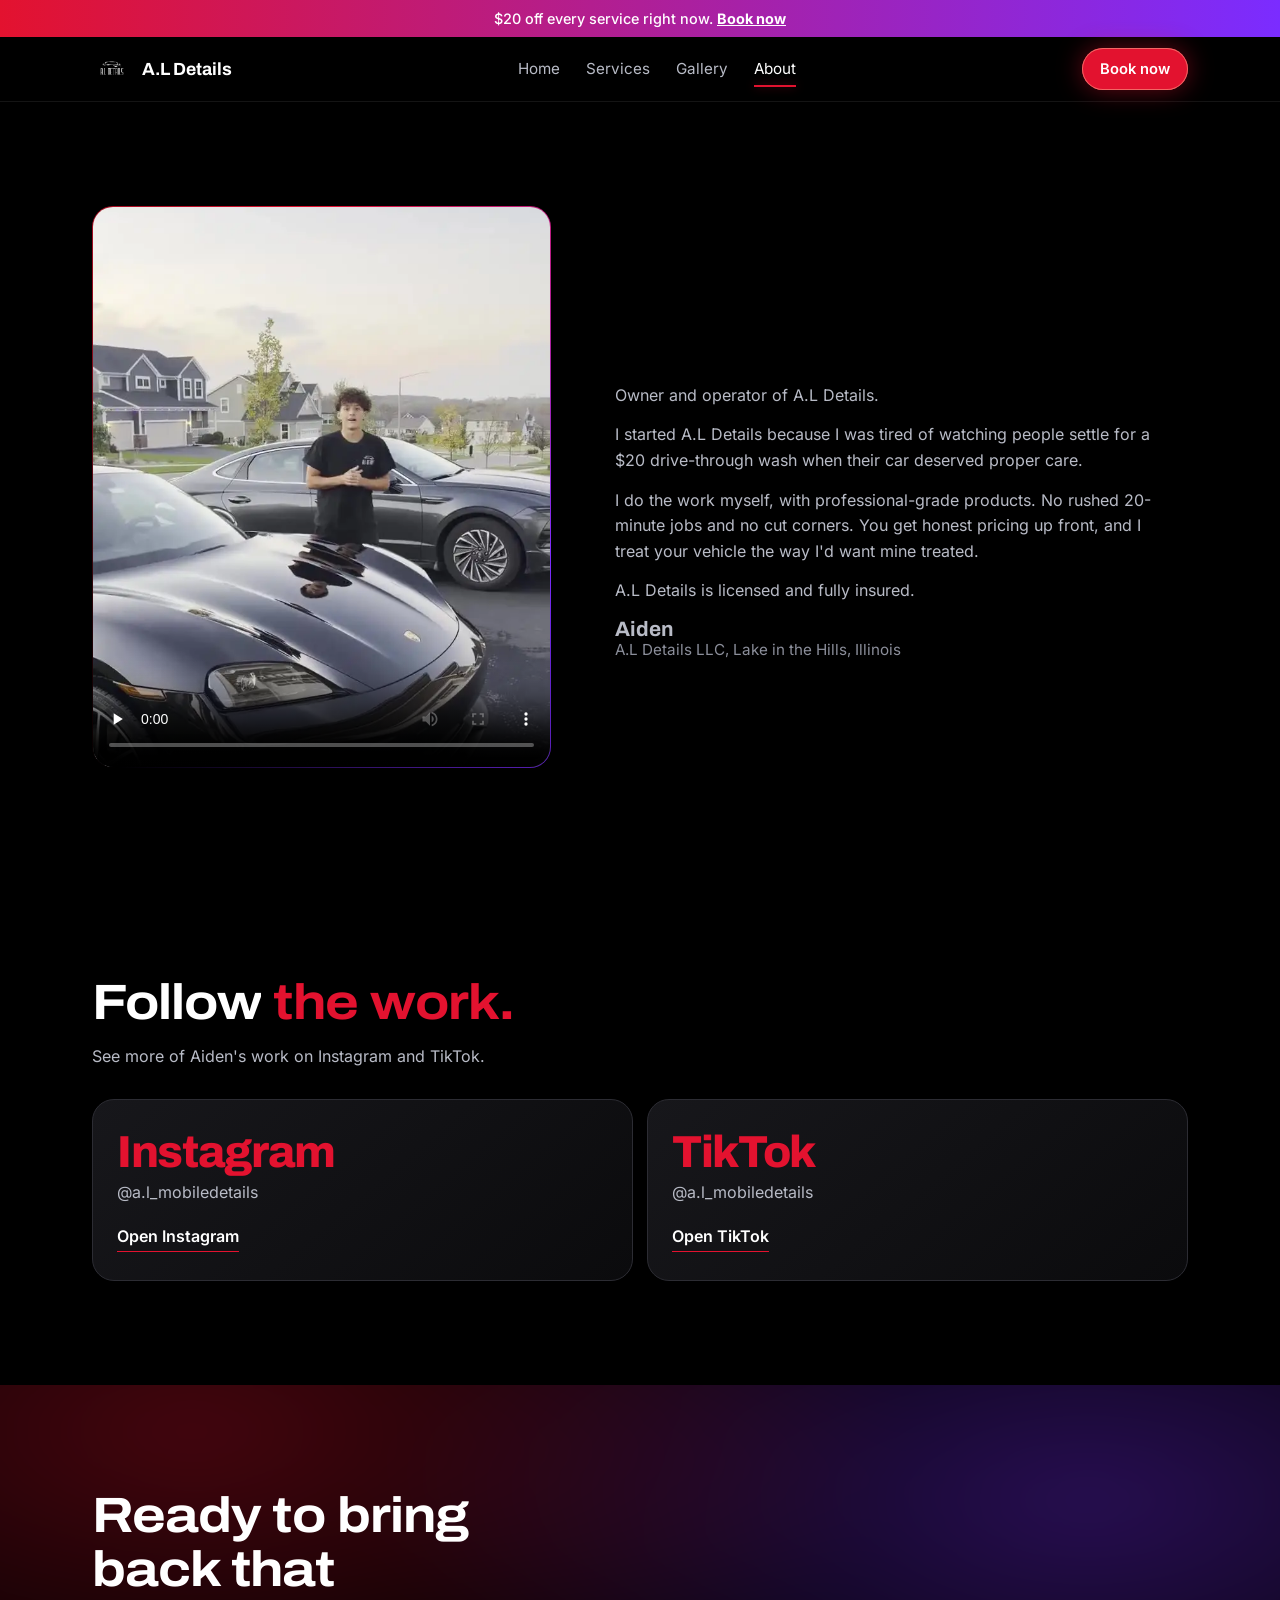
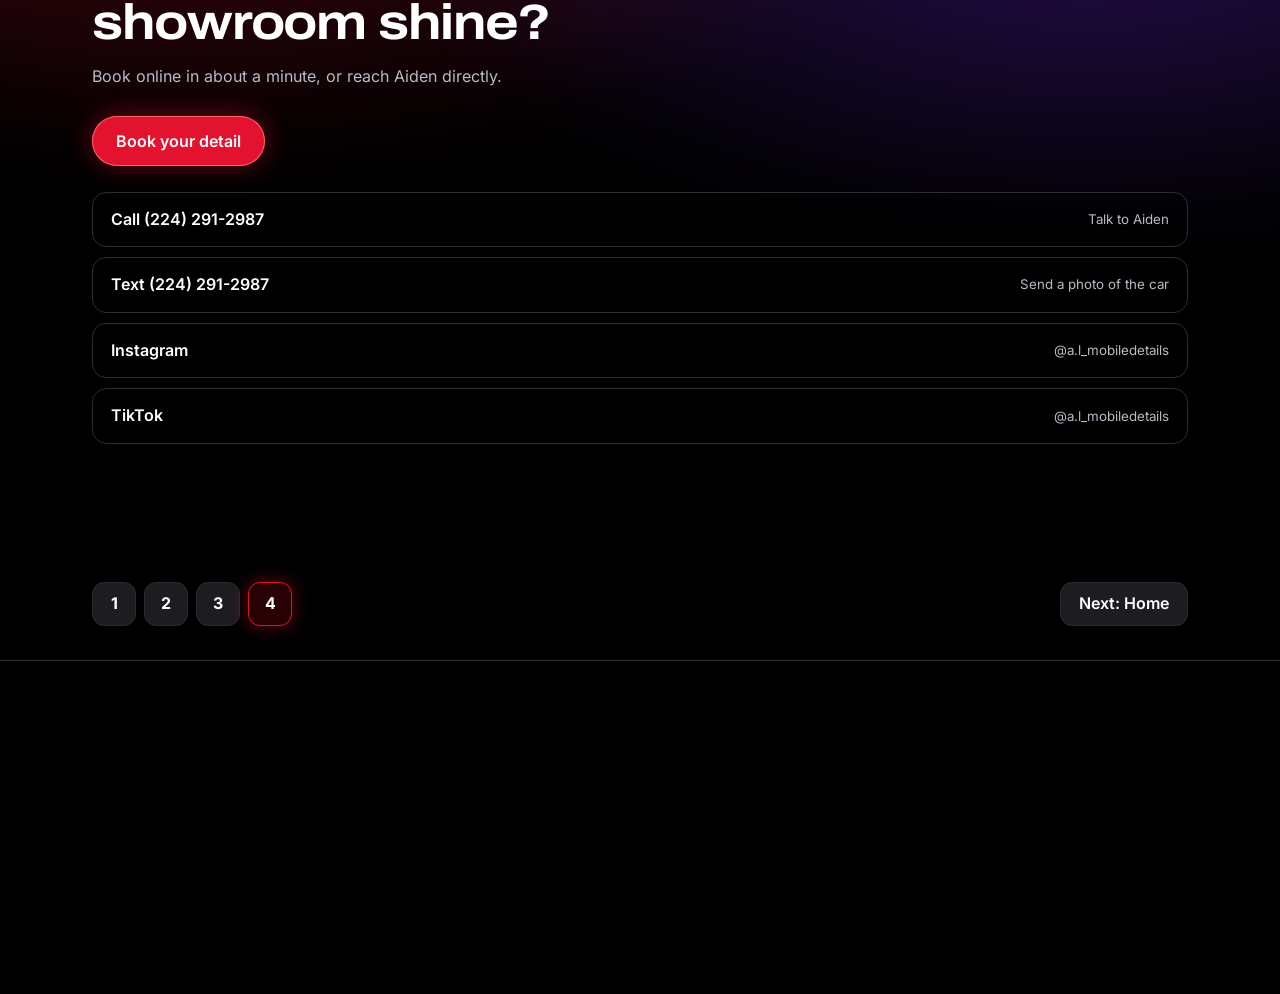
==== commit a55d5510: "Final QA and hardening Co-Authored-By: Claude Opus 5.5 <noreply@anthropic.com> Claude-Session: https" ====
--- a/about/index.html
+++ b/about/index.html
@@ -2,7 +2,7 @@
 <html lang="en" class="load">
 <head>
 <meta charset="utf-8">
-<meta name="viewport" content="width=device-width, initial-scale=1, viewport-fit=cover">
+<meta name="viewport" content="width=device-width, initial-scale=1, viewport-fit=cover"><meta http-equiv="Content-Security-Policy" content="object-src 'none'; base-uri 'self'; upgrade-insecure-requests"><meta name="referrer" content="strict-origin-when-cross-origin">
 <title>About Aiden and A.L Details | Mobile Detailing, Lake in the Hills IL</title>
 <meta name="description" content="Meet Aiden, owner and operator of A.L Details, a licensed and insured mobile detailer in Lake in the Hills, IL. Reviews, socials and contact.">
 <link rel="canonical" href="https://alautodetailing.com/about/">
@@ -89,7 +89,7 @@
    <div><a class="brand" href="/"><img src="/assets/img/logo.png" alt="A.L Details logo" width="40" height="40" loading="lazy">A.L Details</a><p style="margin-top:12px;max-width:34ch">Premium mobile auto detailing based in Lake in the Hills, Illinois. Licensed and fully insured.</p><p style="margin-top:12px"><a href="tel:+12242912987">(224) 291-2987</a></p></div>
    <div><h3>Services</h3><ul><li><a href="/services/">Full Detail</a></li><li><a href="/services/">Interior Detail</a></li><li><a href="/services/">Exterior Detail</a></li><li><a href="/services/">Paint Correction</a></li><li><a href="/services/">Ceramic Coating</a></li></ul></div>
    <div><h3>Service area</h3><ul><li><a href="/areas/lake-in-the-hills/">Lake in the Hills</a></li><li><a href="/areas/crystal-lake/">Crystal Lake</a></li><li><a href="/areas/huntley/">Huntley</a></li><li><a href="/areas/algonquin/">Algonquin</a></li><li><a href="/areas/mchenry/">McHenry</a></li></ul></div>
-   <div><h3>A.L Details</h3><ul><li><a href="/gallery/">Gallery</a></li><li><a href="/about/#reviews">Reviews</a></li><li><a href="/about/">About</a></li><li><a href="/book/" data-book>Book online</a></li><li><a href="https://www.instagram.com/a.l_mobiledetails" target="_blank" rel="noopener">Instagram</a></li><li><a href="https://www.tiktok.com/@a.l_mobiledetails" target="_blank" rel="noopener">TikTok</a></li></ul></div>
+   <div><h3>A.L Details</h3><ul><li><a href="/gallery/">Gallery</a></li><li><a href="/about/">About</a></li><li><a href="/book/" data-book>Book online</a></li><li><a href="https://www.instagram.com/a.l_mobiledetails" target="_blank" rel="noopener">Instagram</a></li><li><a href="https://www.tiktok.com/@a.l_mobiledetails" target="_blank" rel="noopener">TikTok</a></li></ul></div>
   </div>
   <p class="legal">© <span id="yr">2026</span> A.L Details LLC. <span class="built">Website built by <a href="https://onlinepresenceco.com/" target="_blank" rel="noopener">Online Presence Co.</a></span></p>
  </div>
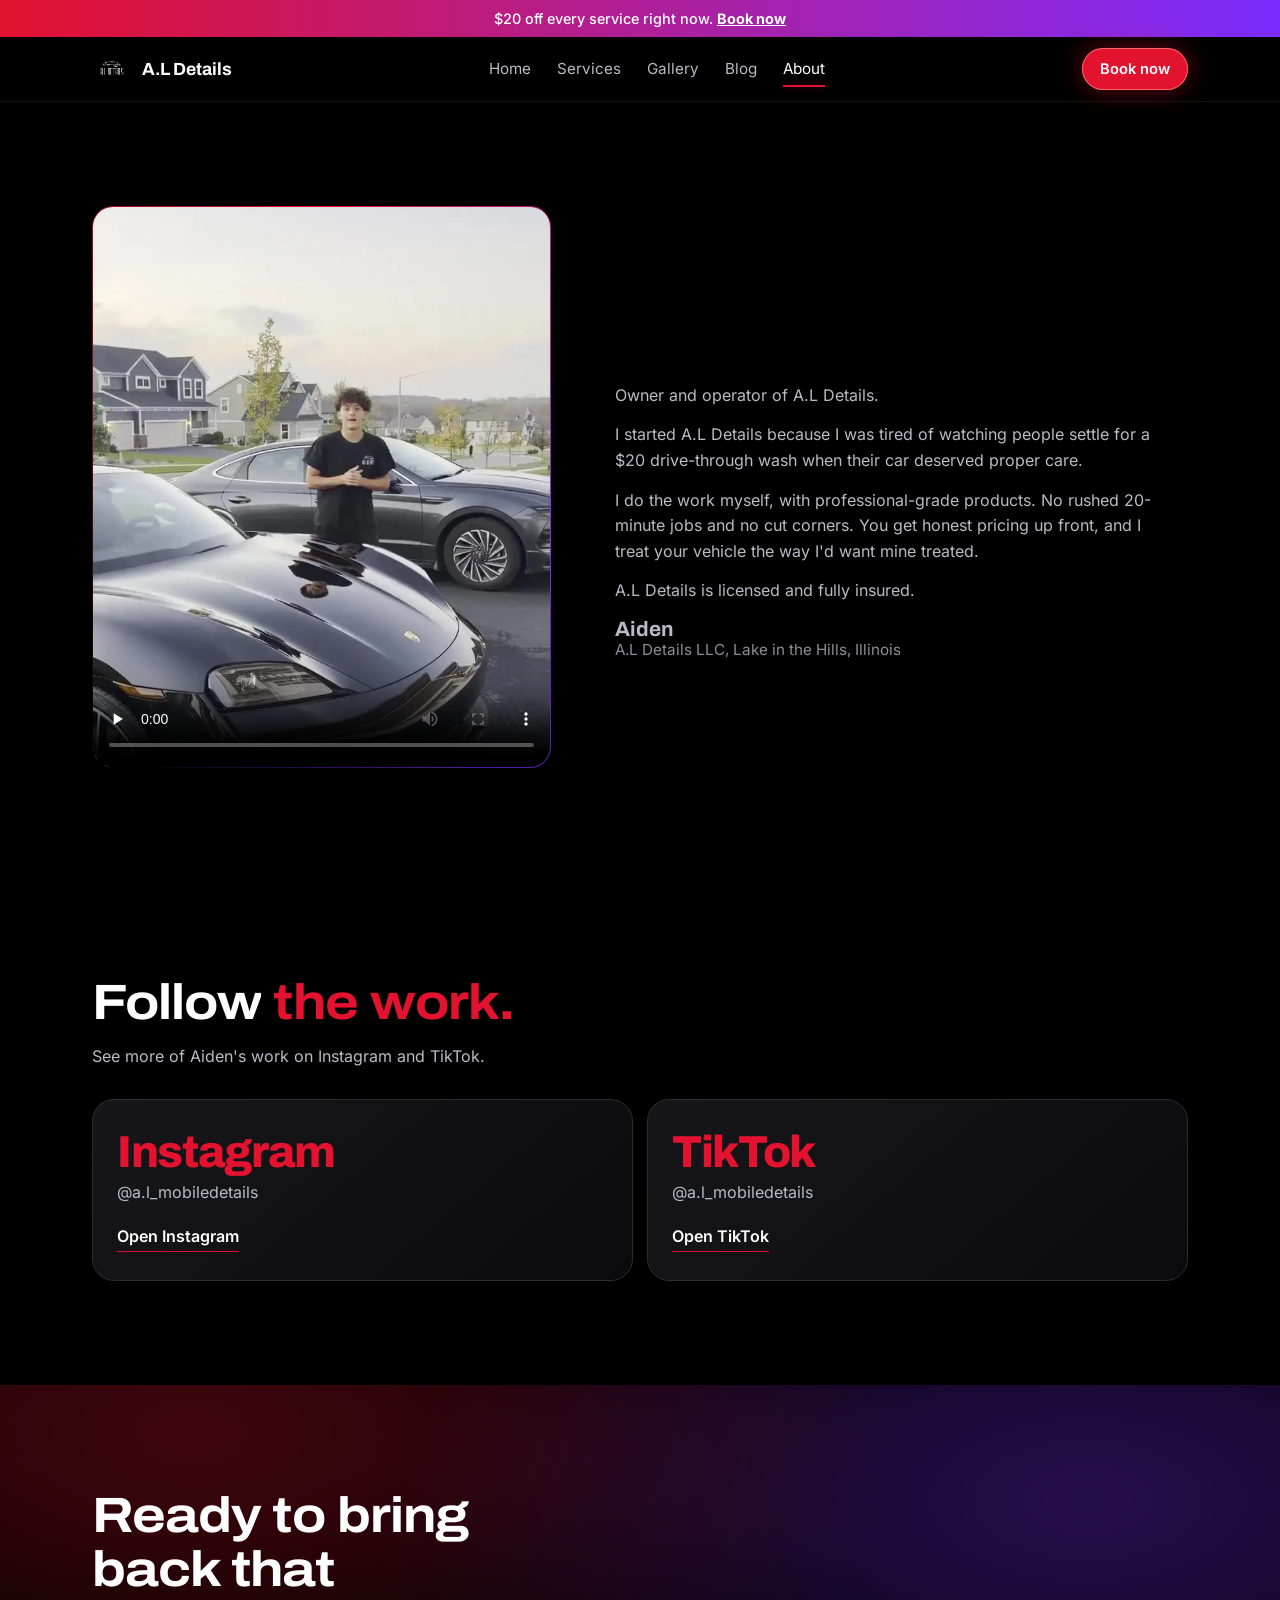
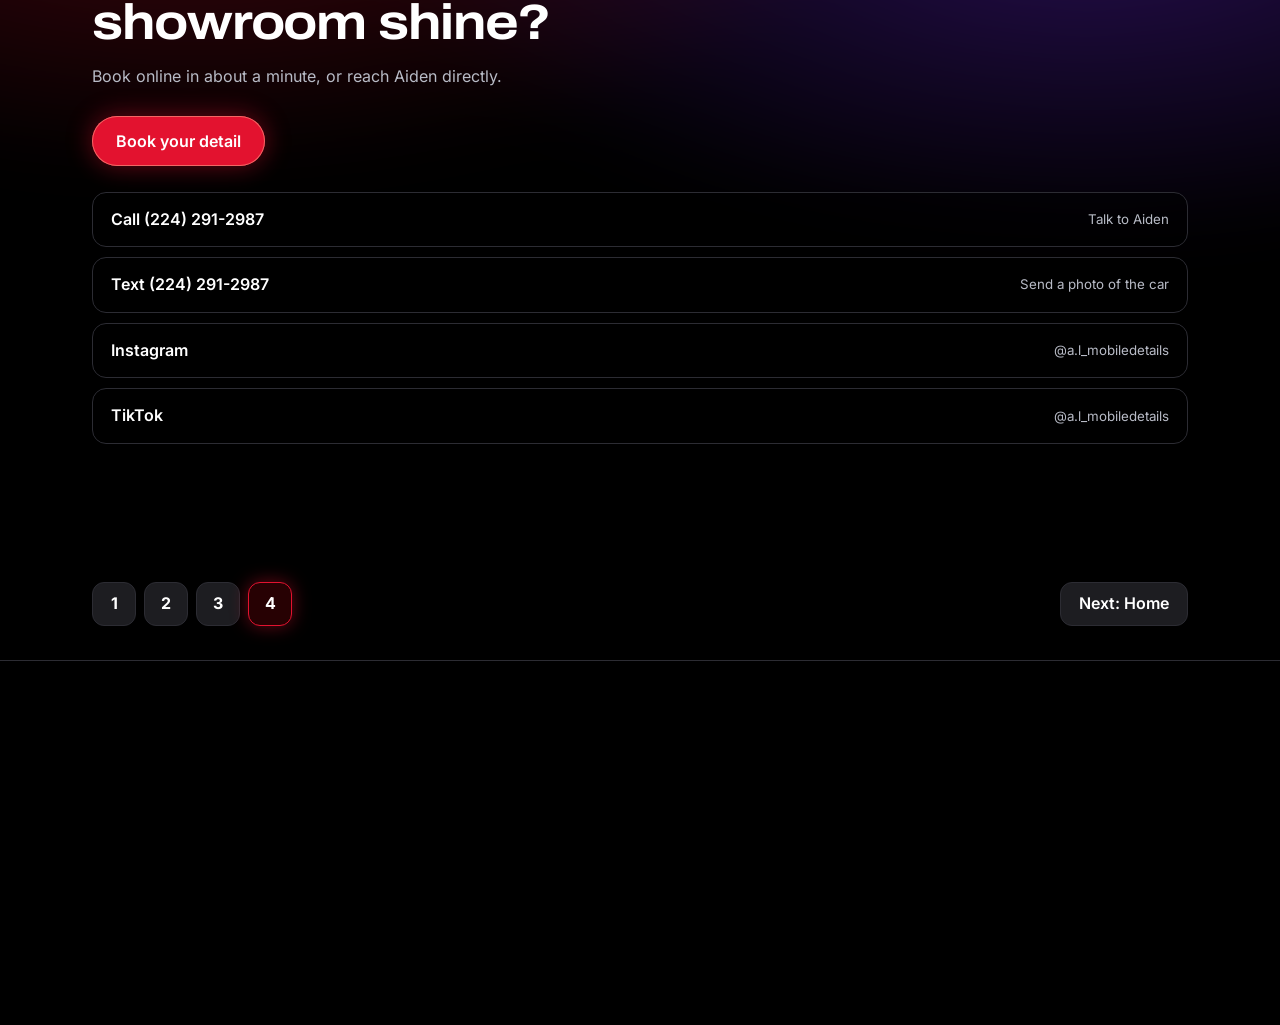
==== commit 2765d905: "Blog page, new before/afters and cover photos Co-Authored-By: Claude Opus 5.5 <noreply@anthropic.com" ====
--- a/about/index.html
+++ b/about/index.html
@@ -24,12 +24,12 @@
 <header class="hdr">
  <div class="wrap">
   <a class="brand" href="/"><img src="/assets/img/logo.png" alt="A.L Details logo" width="40" height="40">A.L Details</a>
-  <nav class="nav" aria-label="Main"><a href="/">Home</a><a href="/services/">Services</a><a href="/gallery/">Gallery</a><a href="/about/" aria-current="page">About</a></nav>
+  <nav class="nav" aria-label="Main"><a href="/">Home</a><a href="/services/">Services</a><a href="/gallery/">Gallery</a><a href="/blog/">Blog</a><a href="/about/" aria-current="page">About</a></nav>
   <a class="btn sheen" href="/book/" data-book>Book now</a>
   <button class="burger" aria-label="Open menu" aria-expanded="false" aria-controls="menu"><span></span></button>
  </div>
  <div class="menu" id="menu">
-  <a href="/">Home</a><a href="/services/">Services</a><a href="/gallery/">Gallery</a><a href="/about/" aria-current="page">About</a>
+  <a href="/">Home</a><a href="/services/">Services</a><a href="/gallery/">Gallery</a><a href="/blog/">Blog</a><a href="/about/" aria-current="page">About</a>
   <a href="https://www.instagram.com/a.l_mobiledetails" target="_blank" rel="noopener" style="font-size:1.2rem">Instagram</a><a href="https://www.tiktok.com/@a.l_mobiledetails" target="_blank" rel="noopener" style="font-size:1.2rem">TikTok</a>
   <a class="btn" href="/book/" data-book>Book your detail</a>
  </div>
@@ -89,7 +89,7 @@
    <div><a class="brand" href="/"><img src="/assets/img/logo.png" alt="A.L Details logo" width="40" height="40" loading="lazy">A.L Details</a><p style="margin-top:12px;max-width:34ch">Premium mobile auto detailing based in Lake in the Hills, Illinois. Licensed and fully insured.</p><p style="margin-top:12px"><a href="tel:+12242912987">(224) 291-2987</a></p></div>
    <div><h3>Services</h3><ul><li><a href="/services/">Full Detail</a></li><li><a href="/services/">Interior Detail</a></li><li><a href="/services/">Exterior Detail</a></li><li><a href="/services/">Paint Correction</a></li><li><a href="/services/">Ceramic Coating</a></li></ul></div>
    <div><h3>Service area</h3><ul><li><a href="/areas/lake-in-the-hills/">Lake in the Hills</a></li><li><a href="/areas/crystal-lake/">Crystal Lake</a></li><li><a href="/areas/huntley/">Huntley</a></li><li><a href="/areas/algonquin/">Algonquin</a></li><li><a href="/areas/mchenry/">McHenry</a></li></ul></div>
-   <div><h3>A.L Details</h3><ul><li><a href="/gallery/">Gallery</a></li><li><a href="/about/">About</a></li><li><a href="/book/" data-book>Book online</a></li><li><a href="https://www.instagram.com/a.l_mobiledetails" target="_blank" rel="noopener">Instagram</a></li><li><a href="https://www.tiktok.com/@a.l_mobiledetails" target="_blank" rel="noopener">TikTok</a></li></ul></div>
+   <div><h3>A.L Details</h3><ul><li><a href="/gallery/">Gallery</a></li><li><a href="/blog/">Blog</a></li><li><a href="/about/">About</a></li><li><a href="/book/" data-book>Book online</a></li><li><a href="https://www.instagram.com/a.l_mobiledetails" target="_blank" rel="noopener">Instagram</a></li><li><a href="https://www.tiktok.com/@a.l_mobiledetails" target="_blank" rel="noopener">TikTok</a></li></ul></div>
   </div>
   <p class="legal">© <span id="yr">2026</span> A.L Details LLC. <span class="built">Website built by <a href="https://onlinepresenceco.com/" target="_blank" rel="noopener">Online Presence Co.</a></span></p>
  </div>
@@ -98,7 +98,7 @@
 <div class="bar"><a href="tel:+12242912987">Call</a><a href="sms:+12242912987">Text</a><a class="go" href="/book/" data-book>Book now</a></div>
 
 <script src="/js/media.js?v=25206481"></script>
-<script src="/js/site-data.js?v=baee737f"></script>
+<script src="/js/site-data.js?v=becd527e"></script>
 <script src="/js/al.js?v=dc5afba0" defer></script>
 </body>
 </html>
